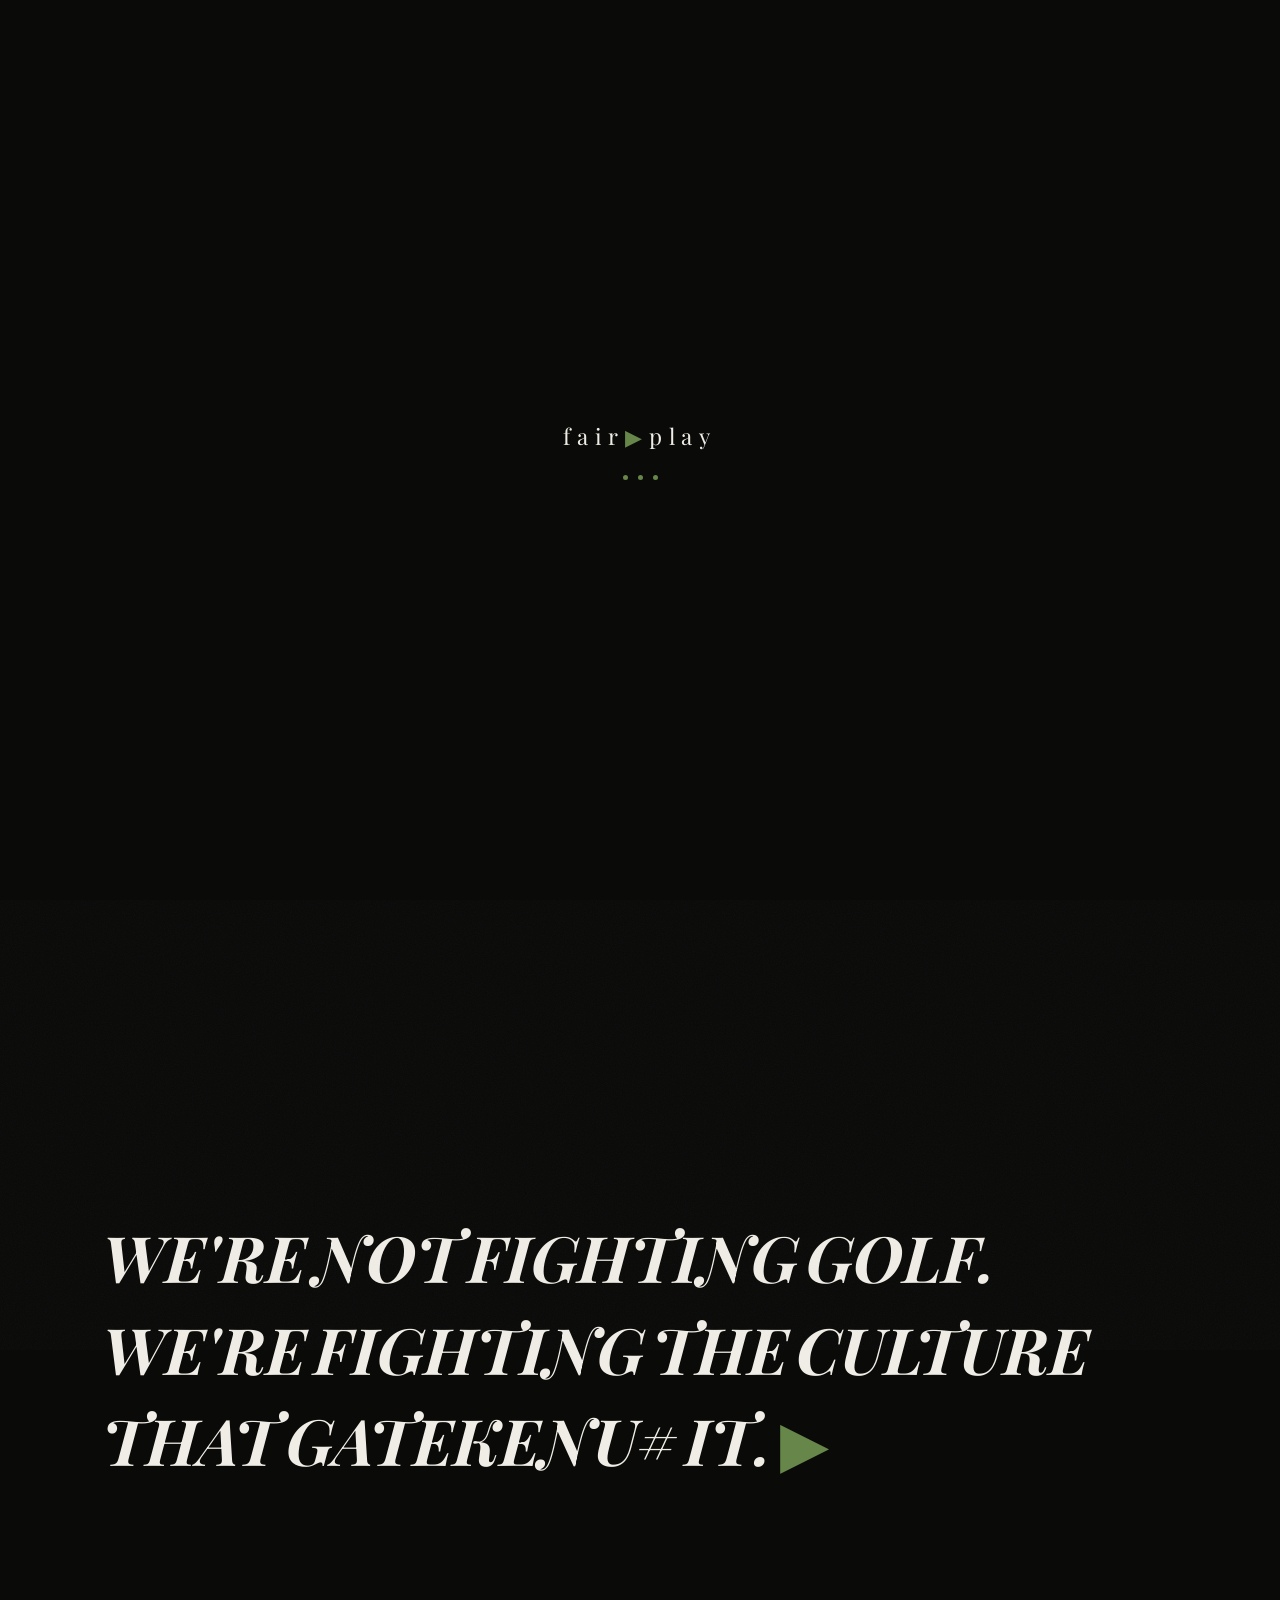
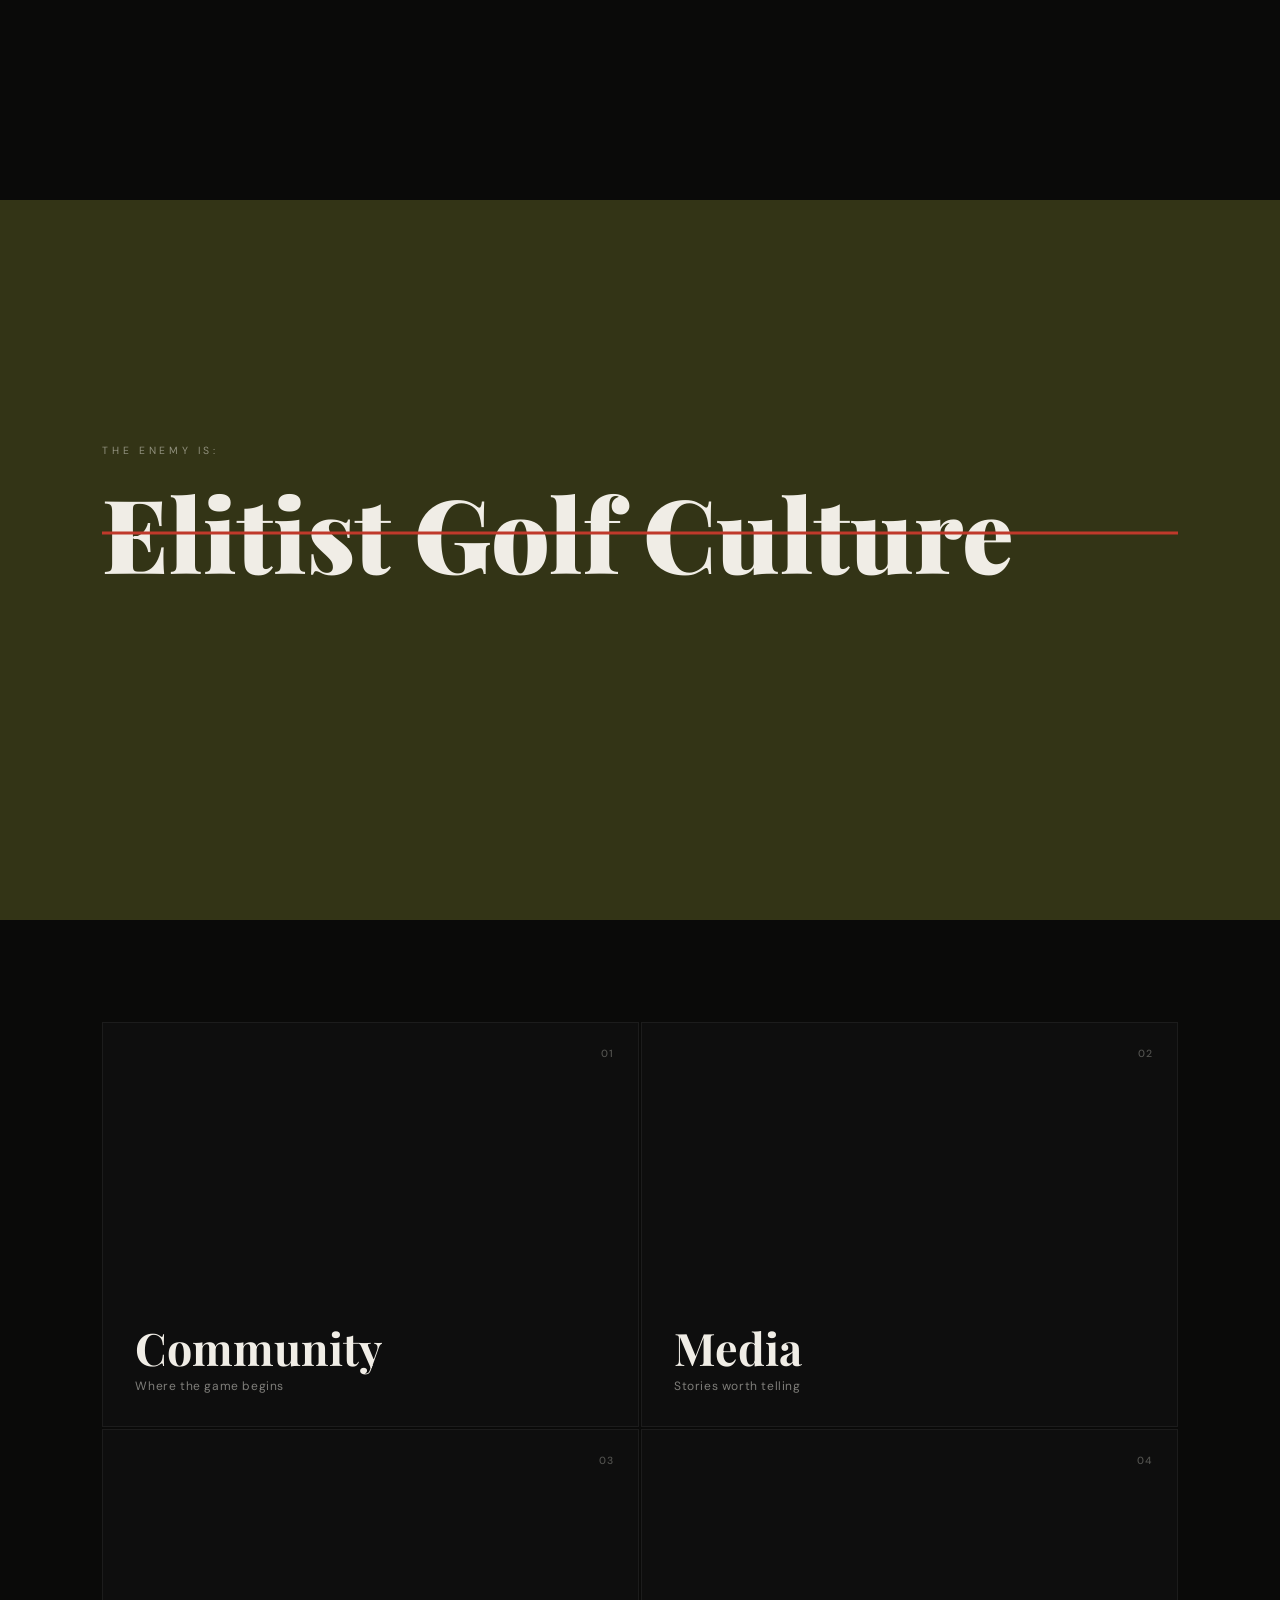
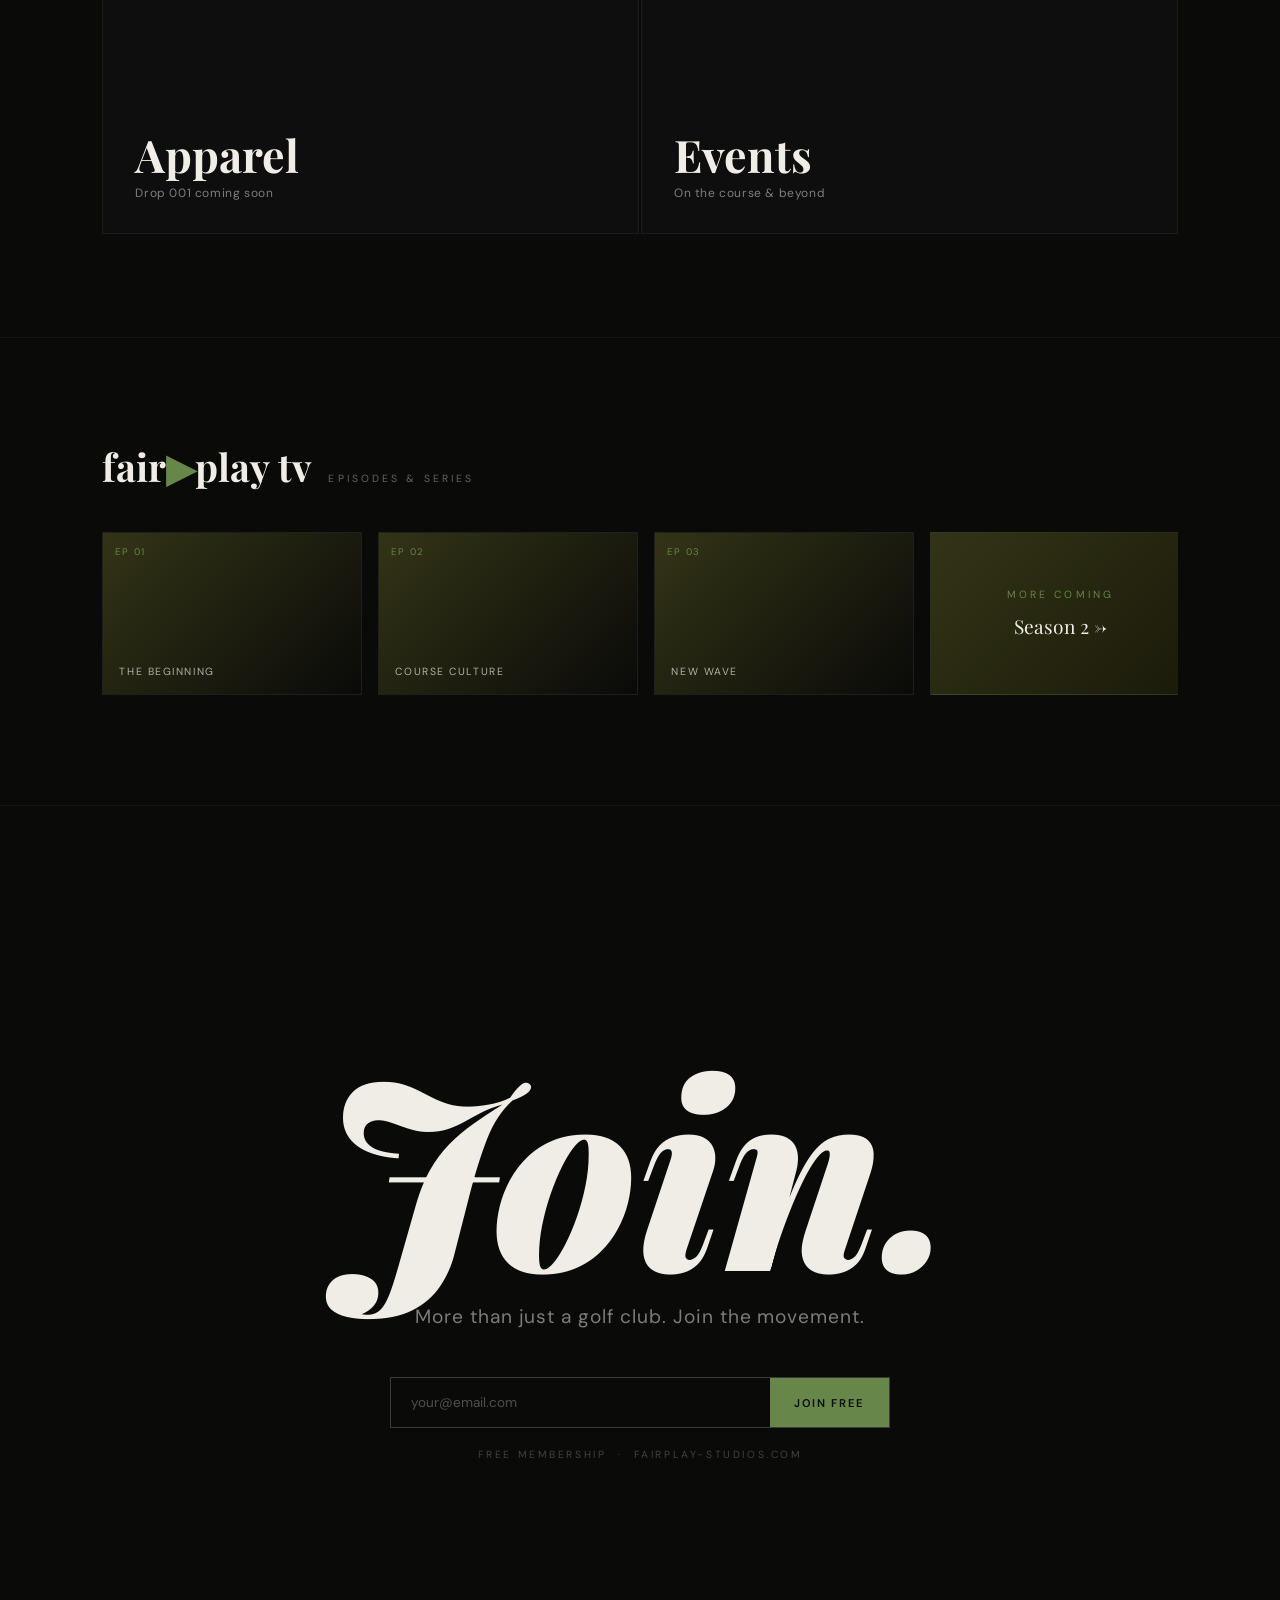
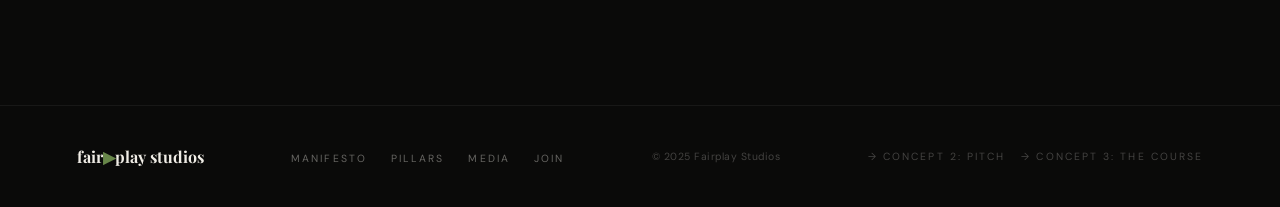
==== concept1/index.html @ d4b08637 "Add 3 concept designs + concept selector hub" ====
<!DOCTYPE html>
<html lang="en">
<head>
  <meta charset="UTF-8" />
  <meta name="viewport" content="width=device-width, initial-scale=1.0" />
  <title>fair▶play — Signal</title>
  <link rel="preconnect" href="https://fonts.googleapis.com" />
  <link rel="preconnect" href="https://fonts.gstatic.com" crossorigin />
  <link href="https://fonts.googleapis.com/css2?family=Playfair+Display:ital,wght@0,400;0,700;0,900;1,400;1,700;1,900&family=DM+Sans:wght@300;400;500;600&display=swap" rel="stylesheet" />
  <style>
    :root {
      --black: #0a0a09;
      --near-black: #0e0e0e;
      --dark-olive: #333416;
      --green: #678649;
      --cream: #F4EDD6;
      --grey: #4A4A4A;
      --white: #f0ede6;
    }

    *, *::before, *::after { margin: 0; padding: 0; box-sizing: border-box; }

    html { scroll-behavior: smooth; }

    body {
      background: var(--black);
      color: var(--white);
      font-family: 'DM Sans', sans-serif;
      overflow-x: hidden;
      cursor: none;
    }

    /* ── GRAIN OVERLAY ── */
    .grain {
      position: fixed;
      inset: -50%;
      width: 200%;
      height: 200%;
      pointer-events: none;
      z-index: 9998;
      opacity: 0.035;
      animation: grainShift 0.4s steps(1) infinite;
      background-image: url("data:image/svg+xml,%3Csvg xmlns='http://www.w3.org/2000/svg' width='300' height='300'%3E%3Cfilter id='n'%3E%3CfeTurbulence type='fractalNoise' baseFrequency='0.9' numOctaves='4' stitchTiles='stitch'/%3E%3C/filter%3E%3Crect width='300' height='300' filter='url(%23n)' opacity='1'/%3E%3C/svg%3E");
    }
    @keyframes grainShift {
      0%   { transform: translate(0, 0); }
      10%  { transform: translate(-2%, -3%); }
      20%  { transform: translate(3%, 1%); }
      30%  { transform: translate(-1%, 4%); }
      40%  { transform: translate(4%, -2%); }
      50%  { transform: translate(-3%, 2%); }
      60%  { transform: translate(2%, -4%); }
      70%  { transform: translate(-4%, 1%); }
      80%  { transform: translate(1%, 3%); }
      90%  { transform: translate(-2%, -1%); }
      100% { transform: translate(3%, -3%); }
    }

    /* ── PAGE VEIL ── */
    .page-veil {
      position: fixed;
      inset: 0;
      background: var(--black);
      z-index: 9997;
      pointer-events: none;
      transition: opacity 0.8s ease;
    }
    .page-veil.hidden { opacity: 0; }

    /* ── CUSTOM CURSOR ── */
    .cursor {
      position: fixed;
      pointer-events: none;
      z-index: 9999;
      top: 0; left: 0;
      transform: translate(-50%, -50%);
    }
    .cursor-cross {
      position: relative;
      width: 20px;
      height: 20px;
    }
    .cursor-cross::before,
    .cursor-cross::after {
      content: '';
      position: absolute;
      background: var(--green);
    }
    .cursor-cross::before {
      width: 1px;
      height: 100%;
      left: 50%;
      top: 0;
      transform: translateX(-50%);
    }
    .cursor-cross::after {
      height: 1px;
      width: 100%;
      top: 50%;
      left: 0;
      transform: translateY(-50%);
    }
    .cursor-dot {
      width: 3px;
      height: 3px;
      background: var(--green);
      border-radius: 50%;
      position: absolute;
      top: 50%; left: 50%;
      transform: translate(-50%, -50%);
    }

    /* ── PRELOADER ── */
    #preloader {
      position: fixed;
      inset: 0;
      background: var(--black);
      z-index: 10000;
      display: flex;
      align-items: center;
      justify-content: center;
      flex-direction: column;
      gap: 24px;
    }
    #preloader .pre-logo {
      font-family: 'Playfair Display', serif;
      font-size: clamp(1rem, 2vw, 1.4rem);
      font-weight: 400;
      letter-spacing: 0.3em;
      color: var(--white);
      opacity: 0;
      transition: opacity 0.4s ease, transform 0.6s ease;
    }
    #preloader.visible .pre-logo { opacity: 1; }
    #preloader.dissolve .pre-logo {
      transform: scale(1.6);
      opacity: 0;
      transition: transform 0.7s ease, opacity 0.7s ease;
    }
    .pre-dots {
      display: flex;
      gap: 10px;
    }
    .pre-dot {
      width: 5px;
      height: 5px;
      background: var(--green);
      border-radius: 50%;
      animation: pulseDot 1s ease-in-out infinite;
      opacity: 0;
      transition: opacity 0.3s ease;
    }
    #preloader.visible .pre-dot { opacity: 1; }
    #preloader.dissolve .pre-dot { opacity: 0; transition: opacity 0.3s ease; }
    .pre-dot:nth-child(2) { animation-delay: 0.2s; }
    .pre-dot:nth-child(3) { animation-delay: 0.4s; }
    @keyframes pulseDot {
      0%, 100% { transform: scale(1); opacity: 0.4; }
      50% { transform: scale(1.5); opacity: 1; }
    }
    #preloader.gone { display: none; }

    /* ── FLOATING NAV ── */
    #float-nav {
      position: fixed;
      top: 24px;
      left: 50%;
      transform: translateX(-50%) translateY(-100px);
      z-index: 1000;
      background: rgba(10, 10, 9, 0.75);
      backdrop-filter: blur(16px);
      -webkit-backdrop-filter: blur(16px);
      border: 1px solid rgba(255,255,255,0.08);
      border-radius: 100px;
      padding: 10px 16px 10px 20px;
      display: flex;
      align-items: center;
      gap: 32px;
      transition: transform 0.5s cubic-bezier(0.16, 1, 0.3, 1);
      white-space: nowrap;
    }
    #float-nav.visible { transform: translateX(-50%) translateY(0); }
    .float-logo {
      font-family: 'Playfair Display', serif;
      font-size: 0.85rem;
      font-weight: 700;
      color: var(--white);
      letter-spacing: 0.05em;
      text-decoration: none;
    }
    .float-logo span { color: var(--green); }
    .float-links {
      display: flex;
      gap: 24px;
      list-style: none;
    }
    .float-links a {
      font-size: 0.7rem;
      text-transform: uppercase;
      letter-spacing: 0.15em;
      color: rgba(240,237,230,0.6);
      text-decoration: none;
      transition: color 0.2s;
    }
    .float-links a:hover { color: var(--white); }
    .float-join {
      background: var(--green);
      color: var(--black);
      font-family: 'DM Sans', sans-serif;
      font-size: 0.7rem;
      font-weight: 600;
      text-transform: uppercase;
      letter-spacing: 0.12em;
      border: none;
      border-radius: 100px;
      padding: 7px 16px;
      cursor: none;
      transition: background 0.2s;
    }
    .float-join:hover { background: var(--white); }

    /* ── HERO ── */
    #hero {
      position: relative;
      height: 100vh;
      min-height: 600px;
      display: flex;
      flex-direction: column;
      justify-content: center;
      overflow: hidden;
      padding: 0 6vw;
    }
    #hero-video {
      position: absolute;
      inset: 0;
      width: 100%;
      height: 100%;
      object-fit: cover;
      opacity: 0.15;
      z-index: 0;
    }
    .hero-video-fallback {
      position: absolute;
      inset: 0;
      background: linear-gradient(135deg, #1a1f0a 0%, #0a0a09 40%, #0d1a0d 100%);
      z-index: 0;
    }
    .hero-content {
      position: relative;
      z-index: 2;
    }
    .hero-line {
      display: block;
      overflow: hidden;
      line-height: 0.95;
    }
    .hero-line-inner {
      display: block;
      transform: translateY(100%);
      transition: transform 0.9s cubic-bezier(0.16, 1, 0.3, 1);
    }
    .hero-line-inner.revealed { transform: translateY(0); }
    .hero-title-thin {
      font-family: 'Playfair Display', serif;
      font-size: clamp(8vw, 14vw, 14vw);
      font-weight: 300;
      font-style: italic;
      color: var(--white);
      letter-spacing: -0.02em;
    }
    .hero-title-bold {
      font-family: 'Playfair Display', serif;
      font-size: clamp(8vw, 14vw, 14vw);
      font-weight: 900;
      font-style: italic;
      color: var(--white);
      letter-spacing: -0.02em;
    }
    .hero-title-outline {
      font-family: 'Playfair Display', serif;
      font-size: clamp(8vw, 14vw, 14vw);
      font-weight: 900;
      font-style: italic;
      color: transparent;
      -webkit-text-stroke: 1.5px var(--white);
      letter-spacing: -0.02em;
    }
    .hero-sub {
      margin-top: 32px;
      font-size: 0.65rem;
      text-transform: uppercase;
      letter-spacing: 0.35em;
      color: rgba(240,237,230,0.3);
      font-family: 'DM Sans', sans-serif;
      opacity: 0;
      transform: translateY(16px);
      transition: opacity 1s ease 1.5s, transform 1s ease 1.5s;
    }
    .hero-sub.revealed { opacity: 1; transform: translateY(0); }
    .hero-cta {
      display: inline-block;
      margin-top: 28px;
      font-size: 0.75rem;
      text-transform: uppercase;
      letter-spacing: 0.2em;
      color: var(--white);
      border: 1px solid rgba(240,237,230,0.4);
      padding: 14px 28px;
      text-decoration: none;
      font-family: 'DM Sans', sans-serif;
      font-weight: 500;
      transition: background 0.3s, color 0.3s, border-color 0.3s;
      opacity: 0;
      transform: translateY(16px);
      transition: opacity 1s ease 1.8s, transform 1s ease 1.8s, background 0.3s, color 0.3s;
      cursor: none;
    }
    .hero-cta.revealed { opacity: 1; transform: translateY(0); }
    .hero-cta:hover { background: var(--green); border-color: var(--green); color: var(--black); }

    /* ── MANIFESTO ── */
    #manifesto {
      min-height: 100vh;
      background: var(--black);
      display: flex;
      align-items: center;
      justify-content: center;
      padding: 10vh 8vw;
    }
    .manifesto-words {
      max-width: 1100px;
      display: flex;
      flex-wrap: wrap;
      gap: 0.4em 0.5em;
      align-items: baseline;
    }
    .mword {
      font-family: 'Playfair Display', serif;
      font-size: clamp(2rem, 5vw, 5rem);
      font-weight: 700;
      font-style: italic;
      color: var(--white);
      transform: translateY(50px);
      opacity: 0;
      transition: transform 0.6s cubic-bezier(0.16, 1, 0.3, 1), opacity 0.6s ease;
      display: inline-block;
    }
    .mword.revealed { transform: translateY(0); opacity: 1; }
    .mword.scrambling { color: var(--green); }
    .mword-mark {
      font-family: 'DM Sans', sans-serif;
      font-size: clamp(2rem, 5vw, 5rem);
      color: var(--green);
      transform: translateY(50px);
      opacity: 0;
      transition: transform 0.6s cubic-bezier(0.16, 1, 0.3, 1), opacity 0.6s ease;
      display: inline-block;
    }
    .mword-mark.revealed { transform: translateY(0); opacity: 1; }

    /* ── ENEMY ── */
    #enemy {
      min-height: 80vh;
      background: var(--dark-olive);
      display: flex;
      flex-direction: column;
      justify-content: center;
      padding: 10vh 8vw;
      overflow: hidden;
    }
    .enemy-label {
      font-family: 'DM Sans', sans-serif;
      font-size: 0.65rem;
      text-transform: uppercase;
      letter-spacing: 0.35em;
      color: rgba(240,237,230,0.5);
      margin-bottom: 24px;
    }
    .enemy-title-wrap {
      position: relative;
      display: inline-block;
      overflow: hidden;
    }
    .enemy-title {
      font-family: 'Playfair Display', serif;
      font-size: clamp(4rem, 8vw, 9rem);
      font-weight: 900;
      color: var(--white);
      line-height: 1;
      position: relative;
    }
    .enemy-strike {
      position: absolute;
      top: 50%;
      left: -5%;
      width: 0%;
      height: 3px;
      background: #c0392b;
      transform: translateY(-50%);
      transition: width 0.8s cubic-bezier(0.16, 1, 0.3, 1);
      z-index: 2;
    }
    .enemy-strike.active { width: 110%; }
    .enemy-different {
      font-family: 'Playfair Display', serif;
      font-size: clamp(1.5rem, 3vw, 3rem);
      color: var(--cream);
      margin-top: 40px;
      font-style: italic;
      opacity: 0;
      transform: translateY(20px);
      transition: opacity 0.8s ease 0.5s, transform 0.8s ease 0.5s;
    }
    .enemy-different.revealed { opacity: 1; transform: translateY(0); }

    /* ── BENTO GRID ── */
    #pillars {
      padding: 8vw;
      background: var(--black);
    }
    .bento-grid {
      display: grid;
      grid-template-columns: 1fr 1fr;
      gap: 2px;
    }
    .bento-cell {
      position: relative;
      height: 45vh;
      min-height: 280px;
      border: 1px solid rgba(255,255,255,0.06);
      overflow: hidden;
      display: flex;
      align-items: flex-end;
      padding: 32px;
      cursor: none;
      transition: background 0.4s ease;
      background: var(--near-black);
    }
    .bento-cell:hover { background: var(--green); }
    .bento-cell:hover .bento-num,
    .bento-cell:hover .bento-name { color: var(--black); }
    .bento-cell:hover .bento-tagline { color: rgba(0,0,0,0.6); }
    .bento-num {
      position: absolute;
      top: 24px;
      right: 24px;
      font-size: 0.65rem;
      font-family: 'DM Sans', sans-serif;
      font-weight: 500;
      color: rgba(240,237,230,0.3);
      letter-spacing: 0.1em;
      transition: color 0.4s ease;
    }
    .bento-name {
      font-family: 'Playfair Display', serif;
      font-size: clamp(2rem, 3.5vw, 4rem);
      font-weight: 700;
      color: var(--white);
      transition: color 0.4s ease;
      line-height: 1;
    }
    .bento-tagline {
      font-size: 0.75rem;
      font-family: 'DM Sans', sans-serif;
      color: rgba(240,237,230,0.5);
      margin-top: 8px;
      letter-spacing: 0.05em;
      transition: color 0.4s ease;
    }
    .bento-text { position: relative; z-index: 1; }

    /* ── MEDIA REEL ── */
    #media-reel {
      padding: 8vw;
      background: var(--black);
      border-top: 1px solid rgba(255,255,255,0.05);
    }
    .reel-header {
      display: flex;
      align-items: baseline;
      gap: 16px;
      margin-bottom: 40px;
    }
    .reel-title {
      font-family: 'Playfair Display', serif;
      font-size: clamp(1.5rem, 3vw, 2.5rem);
      font-weight: 700;
      color: var(--white);
    }
    .reel-title span { color: var(--green); }
    .reel-subtitle {
      font-size: 0.65rem;
      text-transform: uppercase;
      letter-spacing: 0.3em;
      color: rgba(240,237,230,0.4);
    }
    .reel-track {
      display: flex;
      gap: 16px;
      overflow-x: auto;
      scrollbar-width: none;
      padding-bottom: 8px;
    }
    .reel-track::-webkit-scrollbar { display: none; }
    .video-card {
      flex: 0 0 calc(25% - 12px);
      min-width: 260px;
      aspect-ratio: 16/10;
      background: var(--near-black);
      border: 1px solid rgba(255,255,255,0.07);
      position: relative;
      overflow: hidden;
      cursor: none;
    }
    .video-card video {
      width: 100%;
      height: 100%;
      object-fit: cover;
      opacity: 0.5;
      transition: opacity 0.3s;
    }
    .video-card-fallback {
      position: absolute;
      inset: 0;
      background: linear-gradient(135deg, var(--dark-olive), var(--black));
    }
    .video-card:hover video { opacity: 0.8; }
    .video-card-play {
      position: absolute;
      inset: 0;
      display: flex;
      align-items: center;
      justify-content: center;
      opacity: 0;
      transition: opacity 0.3s;
      font-size: 2rem;
      color: var(--white);
    }
    .video-card:hover .video-card-play { opacity: 1; }
    .video-card-label {
      position: absolute;
      bottom: 16px;
      left: 16px;
      font-size: 0.65rem;
      text-transform: uppercase;
      letter-spacing: 0.15em;
      color: rgba(240,237,230,0.7);
      font-family: 'DM Sans', sans-serif;
    }
    .video-card-ep {
      position: absolute;
      top: 12px;
      left: 12px;
      font-size: 0.6rem;
      color: var(--green);
      letter-spacing: 0.15em;
      text-transform: uppercase;
      font-family: 'DM Sans', sans-serif;
    }

    /* ── JOIN ── */
    #join {
      min-height: 100vh;
      background: var(--black);
      display: flex;
      flex-direction: column;
      align-items: center;
      justify-content: center;
      padding: 10vh 6vw;
      text-align: center;
      border-top: 1px solid rgba(255,255,255,0.05);
    }
    .join-headline {
      font-family: 'Playfair Display', serif;
      font-size: clamp(12vw, 20vw, 20vw);
      font-weight: 900;
      font-style: italic;
      color: var(--white);
      line-height: 0.9;
      transform: translateY(40px);
      opacity: 0;
      transition: transform 1s cubic-bezier(0.16, 1, 0.3, 1), opacity 1s ease;
    }
    .join-headline.revealed { transform: translateY(0); opacity: 1; }
    .join-tagline {
      font-family: 'DM Sans', sans-serif;
      font-size: clamp(0.9rem, 1.5vw, 1.2rem);
      color: rgba(240,237,230,0.5);
      margin-top: 24px;
      letter-spacing: 0.05em;
    }
    .join-form {
      display: flex;
      gap: 0;
      margin-top: 48px;
      max-width: 500px;
      width: 100%;
      border: 1px solid rgba(255,255,255,0.2);
    }
    .join-input {
      flex: 1;
      background: transparent;
      border: none;
      outline: none;
      padding: 16px 20px;
      font-family: 'DM Sans', sans-serif;
      font-size: 0.85rem;
      color: var(--white);
      caret-color: var(--green);
    }
    .join-input::placeholder { color: rgba(240,237,230,0.3); }
    .join-btn {
      background: var(--green);
      border: none;
      padding: 16px 24px;
      font-family: 'DM Sans', sans-serif;
      font-size: 0.7rem;
      font-weight: 600;
      text-transform: uppercase;
      letter-spacing: 0.15em;
      color: var(--black);
      cursor: none;
      transition: background 0.2s;
    }
    .join-btn:hover { background: var(--white); }
    .join-meta {
      margin-top: 20px;
      font-size: 0.65rem;
      text-transform: uppercase;
      letter-spacing: 0.25em;
      color: rgba(240,237,230,0.25);
    }

    /* ── FOOTER ── */
    footer {
      background: var(--black);
      border-top: 1px solid rgba(255,255,255,0.06);
      padding: 40px 6vw;
      display: flex;
      align-items: center;
      justify-content: space-between;
      flex-wrap: wrap;
      gap: 20px;
    }
    .footer-logo {
      font-family: 'Playfair Display', serif;
      font-size: 1rem;
      font-weight: 700;
      color: var(--white);
      text-decoration: none;
    }
    .footer-logo span { color: var(--green); }
    .footer-links {
      display: flex;
      gap: 24px;
      list-style: none;
    }
    .footer-links a {
      font-size: 0.65rem;
      text-transform: uppercase;
      letter-spacing: 0.2em;
      color: rgba(240,237,230,0.4);
      text-decoration: none;
      transition: color 0.2s;
    }
    .footer-links a:hover { color: var(--green); }
    .footer-copy {
      font-size: 0.65rem;
      color: rgba(240,237,230,0.25);
      letter-spacing: 0.05em;
    }
    .concept-switch {
      font-size: 0.65rem;
      text-transform: uppercase;
      letter-spacing: 0.2em;
      color: rgba(240,237,230,0.25);
      text-decoration: none;
      transition: color 0.2s;
      cursor: pointer;
    }
    .concept-switch:hover { color: var(--green); }

    /* ── SCROLL REVEAL BASE ── */
    .reveal { opacity: 0; transform: translateY(32px); transition: opacity 0.8s ease, transform 0.8s cubic-bezier(0.16, 1, 0.3, 1); }
    .reveal.revealed { opacity: 1; transform: translateY(0); }

    /* ── MOBILE ── */
    @media (max-width: 768px) {
      .bento-grid { grid-template-columns: 1fr; }
      .bento-cell { height: 40vw; min-height: 200px; }
      .float-links { display: none; }
      #float-nav { padding: 10px 14px; gap: 16px; }
      .video-card { flex: 0 0 80vw; }
      footer { flex-direction: column; align-items: flex-start; }
      .reel-track { gap: 12px; }
      .join-form { flex-direction: column; }
      .join-btn { padding: 14px; }
    }

    /* ── HAMBURGER ── */
    .ham-btn {
      display: none;
      flex-direction: column;
      gap: 5px;
      background: none;
      border: none;
      cursor: none;
      padding: 4px;
    }
    .ham-btn span {
      display: block;
      width: 22px;
      height: 1px;
      background: var(--white);
      transition: transform 0.3s, opacity 0.3s;
    }
    @media (max-width: 768px) {
      .ham-btn { display: flex; }
    }

    /* ── MOBILE NAV OVERLAY ── */
    #mobile-nav {
      display: none;
      position: fixed;
      inset: 0;
      background: var(--black);
      z-index: 999;
      flex-direction: column;
      align-items: center;
      justify-content: center;
      gap: 32px;
    }
    #mobile-nav.open { display: flex; }
    .mobile-nav-link {
      font-family: 'Playfair Display', serif;
      font-size: 2.5rem;
      font-weight: 700;
      color: var(--white);
      text-decoration: none;
      letter-spacing: 0.05em;
    }
    .mobile-nav-link:hover { color: var(--green); }
    .mobile-close {
      position: absolute;
      top: 24px;
      right: 24px;
      background: none;
      border: none;
      color: var(--white);
      font-size: 1.5rem;
      cursor: none;
    }
  </style>
</head>
<body>

  <!-- Grain -->
  <div class="grain"></div>

  <!-- Page veil -->
  <div class="page-veil" id="page-veil"></div>

  <!-- Custom cursor -->
  <div class="cursor" id="cursor">
    <div class="cursor-cross">
      <div class="cursor-dot"></div>
    </div>
  </div>

  <!-- Preloader -->
  <div id="preloader">
    <div class="pre-logo">fair<span style="color:#678649">▶</span>play</div>
    <div class="pre-dots">
      <div class="pre-dot"></div>
      <div class="pre-dot"></div>
      <div class="pre-dot"></div>
    </div>
  </div>

  <!-- Mobile Nav Overlay -->
  <div id="mobile-nav">
    <button class="mobile-close" id="mobile-close">✕</button>
    <a href="#hero" class="mobile-nav-link">Home</a>
    <a href="#manifesto" class="mobile-nav-link">Manifesto</a>
    <a href="#pillars" class="mobile-nav-link">Pillars</a>
    <a href="#media-reel" class="mobile-nav-link">Media</a>
    <a href="#join" class="mobile-nav-link">Join</a>
  </div>

  <!-- Floating Nav -->
  <nav id="float-nav">
    <a href="#hero" class="float-logo">fair<span>▶</span>play</a>
    <ul class="float-links">
      <li><a href="#manifesto">Manifesto</a></li>
      <li><a href="#pillars">Pillars</a></li>
      <li><a href="#media-reel">Media</a></li>
      <li><a href="#join">Join</a></li>
    </ul>
    <button class="float-join" onclick="document.getElementById('join').scrollIntoView({behavior:'smooth'})">Join</button>
    <button class="ham-btn" id="ham-btn"><span></span><span></span><span></span></button>
  </nav>

  <!-- Hero -->
  <section id="hero">
    <video id="hero-video" autoplay muted loop playsinline>
      <source src="../video1.mov" type="video/quicktime" />
      <source src="../video1.mov" type="video/mp4" />
    </video>
    <div class="hero-video-fallback" id="hero-fallback" style="display:none"></div>
    <div class="hero-content">
      <span class="hero-line"><span class="hero-line-inner hero-title-thin">More Than</span></span>
      <span class="hero-line"><span class="hero-line-inner hero-title-bold">Just A</span></span>
      <span class="hero-line"><span class="hero-line-inner hero-title-outline">Golf Club.</span></span>
      <p class="hero-sub">New Era &nbsp;·&nbsp; Golf Culture &nbsp;·&nbsp; Community &nbsp;·&nbsp; Media &nbsp;·&nbsp; Apparel</p>
      <a href="#join" class="hero-cta">▶ Enter the Club</a>
    </div>
  </section>

  <!-- Manifesto -->
  <section id="manifesto">
    <div class="manifesto-words" id="manifesto-words"></div>
  </section>

  <!-- Enemy -->
  <section id="enemy">
    <p class="enemy-label">The Enemy Is:</p>
    <div class="enemy-title-wrap">
      <div class="enemy-title" id="enemy-title">Elitist Golf Culture</div>
      <div class="enemy-strike" id="enemy-strike"></div>
    </div>
    <p class="enemy-different" id="enemy-different">We built something different.</p>
  </section>

  <!-- Bento Pillars -->
  <section id="pillars">
    <div class="bento-grid">
      <div class="bento-cell">
        <span class="bento-num">01</span>
        <div class="bento-text">
          <div class="bento-name">Community</div>
          <div class="bento-tagline">Where the game begins</div>
        </div>
      </div>
      <div class="bento-cell">
        <span class="bento-num">02</span>
        <div class="bento-text">
          <div class="bento-name">Media</div>
          <div class="bento-tagline">Stories worth telling</div>
        </div>
      </div>
      <div class="bento-cell">
        <span class="bento-num">03</span>
        <div class="bento-text">
          <div class="bento-name">Apparel</div>
          <div class="bento-tagline">Drop 001 coming soon</div>
        </div>
      </div>
      <div class="bento-cell">
        <span class="bento-num">04</span>
        <div class="bento-text">
          <div class="bento-name">Events</div>
          <div class="bento-tagline">On the course &amp; beyond</div>
        </div>
      </div>
    </div>
  </section>

  <!-- Media Reel -->
  <section id="media-reel">
    <div class="reel-header">
      <h2 class="reel-title">fair<span>▶</span>play tv</h2>
      <span class="reel-subtitle">Episodes &amp; Series</span>
    </div>
    <div class="reel-track">
      <div class="video-card">
        <div class="video-card-fallback"></div>
        <video muted loop playsinline id="rvc1">
          <source src="../video1.mov" type="video/quicktime" />
        </video>
        <span class="video-card-ep">EP 01</span>
        <span class="video-card-label">The Beginning</span>
        <div class="video-card-play">▶</div>
      </div>
      <div class="video-card">
        <div class="video-card-fallback"></div>
        <video muted loop playsinline id="rvc2">
          <source src="../video2.mov" type="video/quicktime" />
        </video>
        <span class="video-card-ep">EP 02</span>
        <span class="video-card-label">Course Culture</span>
        <div class="video-card-play">▶</div>
      </div>
      <div class="video-card">
        <div class="video-card-fallback"></div>
        <video muted loop playsinline id="rvc3">
          <source src="../video3.mov" type="video/quicktime" />
        </video>
        <span class="video-card-ep">EP 03</span>
        <span class="video-card-label">New Wave</span>
        <div class="video-card-play">▶</div>
      </div>
      <div class="video-card" style="background: linear-gradient(135deg, var(--dark-olive), #1a1a0a); display:flex; align-items:center; justify-content:center;">
        <div style="text-align:center;">
          <div style="font-size:0.65rem;text-transform:uppercase;letter-spacing:0.3em;color:var(--green);margin-bottom:12px;">More Coming</div>
          <div style="font-family:'Playfair Display',serif;font-size:1.2rem;color:var(--white);">Season 2 →</div>
        </div>
      </div>
    </div>
  </section>

  <!-- Join -->
  <section id="join">
    <div class="join-headline" id="join-headline">Join.</div>
    <p class="join-tagline">More than just a golf club. Join the movement.</p>
    <form class="join-form" onsubmit="handleJoin(event)">
      <input class="join-input" type="email" placeholder="your@email.com" required />
      <button class="join-btn" type="submit">Join Free</button>
    </form>
    <p class="join-meta">Free membership &nbsp;·&nbsp; fairplay-studios.com</p>
  </section>

  <!-- Footer -->
  <footer>
    <a href="#hero" class="footer-logo">fair<span>▶</span>play studios</a>
    <ul class="footer-links">
      <li><a href="#manifesto">Manifesto</a></li>
      <li><a href="#pillars">Pillars</a></li>
      <li><a href="#media-reel">Media</a></li>
      <li><a href="#join">Join</a></li>
    </ul>
    <span class="footer-copy">© 2025 Fairplay Studios</span>
    <div style="display:flex;gap:16px;flex-wrap:wrap;">
      <a href="../concept2/index.html" class="concept-switch">→ Concept 2: Pitch</a>
      <a href="../concept3/index.html" class="concept-switch">→ Concept 3: The Course</a>
    </div>
  </footer>

  <script>
    // ── CURSOR ──
    const cursor = document.getElementById('cursor');
    let cx = window.innerWidth / 2, cy = window.innerHeight / 2;
    document.addEventListener('mousemove', e => {
      cx = e.clientX; cy = e.clientY;
      cursor.style.left = cx + 'px';
      cursor.style.top = cy + 'px';
    });

    // ── VIDEO FALLBACK ──
    const heroVideo = document.getElementById('hero-video');
    const heroFallback = document.getElementById('hero-fallback');
    heroVideo.addEventListener('error', () => {
      heroVideo.style.display = 'none';
      heroFallback.style.display = 'block';
    });
    heroVideo.addEventListener('loadeddata', () => { heroFallback.style.display = 'none'; });

    // Reel video fallbacks
    ['rvc1','rvc2','rvc3'].forEach(id => {
      const v = document.getElementById(id);
      if (v) v.addEventListener('error', () => { v.style.display = 'none'; });
    });

    // ── PRELOADER ──
    const preloader = document.getElementById('preloader');
    setTimeout(() => { preloader.classList.add('visible'); }, 100);
    setTimeout(() => {
      preloader.classList.add('dissolve');
    }, 1300);
    setTimeout(() => {
      preloader.classList.add('gone');
      document.getElementById('page-veil').classList.add('hidden');
      revealHero();
    }, 2100);

    // ── HERO REVEAL ──
    function revealHero() {
      const lines = document.querySelectorAll('.hero-line-inner');
      lines.forEach((l, i) => {
        setTimeout(() => l.classList.add('revealed'), i * 120);
      });
      setTimeout(() => document.querySelector('.hero-sub').classList.add('revealed'), 500);
      setTimeout(() => document.querySelector('.hero-cta').classList.add('revealed'), 700);
    }

    // ── FLOAT NAV ON SCROLL ──
    const floatNav = document.getElementById('float-nav');
    window.addEventListener('scroll', () => {
      floatNav.classList.toggle('visible', window.scrollY > 80);
    });

    // ── MANIFESTO WORDS ──
    const manifestoText = "WE'RE NOT FIGHTING GOLF. WE'RE FIGHTING THE CULTURE THAT GATEKEEPS IT.";
    const manifestoEl = document.getElementById('manifesto-words');
    const words = manifestoText.split(' ');
    words.forEach((w, i) => {
      if (w === 'IT.') {
        // Last word: replace period with green ▶
        const span = document.createElement('span');
        span.className = 'mword';
        span.dataset.final = w;
        span.style.transitionDelay = (i * 0.05) + 's';
        span.textContent = w.replace('.', '');
        manifestoEl.appendChild(span);
        const mark = document.createElement('span');
        mark.className = 'mword-mark';
        mark.style.transitionDelay = (i * 0.05 + 0.05) + 's';
        mark.textContent = '▶';
        manifestoEl.appendChild(mark);
      } else {
        const span = document.createElement('span');
        span.className = 'mword';
        span.dataset.final = w;
        span.style.transitionDelay = (i * 0.05) + 's';
        span.textContent = w;
        manifestoEl.appendChild(span);
      }
    });

    // ── TEXT SCRAMBLE ──
    const chars = 'ABCDEFGHIJKLMNOPQRSTUVWXYZ!@#$%&';
    function scramble(el) {
      const final = el.dataset.final || el.textContent;
      let iter = 0;
      const interval = setInterval(() => {
        el.textContent = final.split('').map((c, idx) => {
          if (idx < iter) return final[idx];
          if (c === ' ' || c === '.' || c === '\'') return c;
          return chars[Math.floor(Math.random() * chars.length)];
        }).join('');
        if (iter >= final.length) clearInterval(interval);
        iter += 0.5;
      }, 30);
    }

    // ── INTERSECTION OBSERVER ──
    const io = new IntersectionObserver((entries) => {
      entries.forEach(e => {
        if (e.isIntersecting) {
          if (e.target.classList.contains('mword') || e.target.classList.contains('mword-mark')) {
            e.target.classList.add('revealed');
            if (e.target.classList.contains('mword') && e.target.dataset.final) {
              setTimeout(() => scramble(e.target), parseFloat(e.target.style.transitionDelay || 0) * 1000 + 200);
            }
          } else {
            e.target.classList.add('revealed');
          }
        }
      });
    }, { threshold: 0.1, rootMargin: '0px 0px -60px 0px' });

    document.querySelectorAll('.mword, .mword-mark').forEach(el => io.observe(el));
    document.querySelectorAll('.reveal').forEach(el => io.observe(el));

    // ── ENEMY SECTION ──
    const enemySection = document.getElementById('enemy');
    const enemyStrike = document.getElementById('enemy-strike');
    const enemyDiff = document.getElementById('enemy-different');
    const enemyObs = new IntersectionObserver(entries => {
      if (entries[0].isIntersecting) {
        setTimeout(() => enemyStrike.classList.add('active'), 400);
        setTimeout(() => enemyDiff.classList.add('revealed'), 900);
        enemyObs.disconnect();
      }
    }, { threshold: 0.4 });
    enemyObs.observe(enemySection);

    // ── JOIN HEADLINE REVEAL ──
    const joinHL = document.getElementById('join-headline');
    const joinObs = new IntersectionObserver(entries => {
      if (entries[0].isIntersecting) { joinHL.classList.add('revealed'); joinObs.disconnect(); }
    }, { threshold: 0.3 });
    joinObs.observe(joinHL);

    // ── HAMBURGER ──
    const hamBtn = document.getElementById('ham-btn');
    const mobileNav = document.getElementById('mobile-nav');
    const mobileClose = document.getElementById('mobile-close');
    hamBtn.addEventListener('click', () => mobileNav.classList.add('open'));
    mobileClose.addEventListener('click', () => mobileNav.classList.remove('open'));
    mobileNav.querySelectorAll('a').forEach(a => a.addEventListener('click', () => mobileNav.classList.remove('open')));

    // ── JOIN FORM ──
    function handleJoin(e) {
      e.preventDefault();
      const btn = e.target.querySelector('.join-btn');
      btn.textContent = 'Welcome ▶';
      btn.style.background = 'var(--white)';
    }

    // ── VIDEO HOVER PLAY ──
    document.querySelectorAll('.video-card').forEach(card => {
      const v = card.querySelector('video');
      if (!v) return;
      card.addEventListener('mouseenter', () => v.play());
      card.addEventListener('mouseleave', () => v.pause());
    });

    // ── PAGE VEIL ──
    document.querySelectorAll('a[href]').forEach(a => {
      const href = a.getAttribute('href');
      if (href && !href.startsWith('#')) {
        a.addEventListener('click', e => {
          e.preventDefault();
          const veil = document.getElementById('page-veil');
          veil.classList.remove('hidden');
          setTimeout(() => { window.location.href = href; }, 700);
        });
      }
    });
  </script>
</body>
</html>
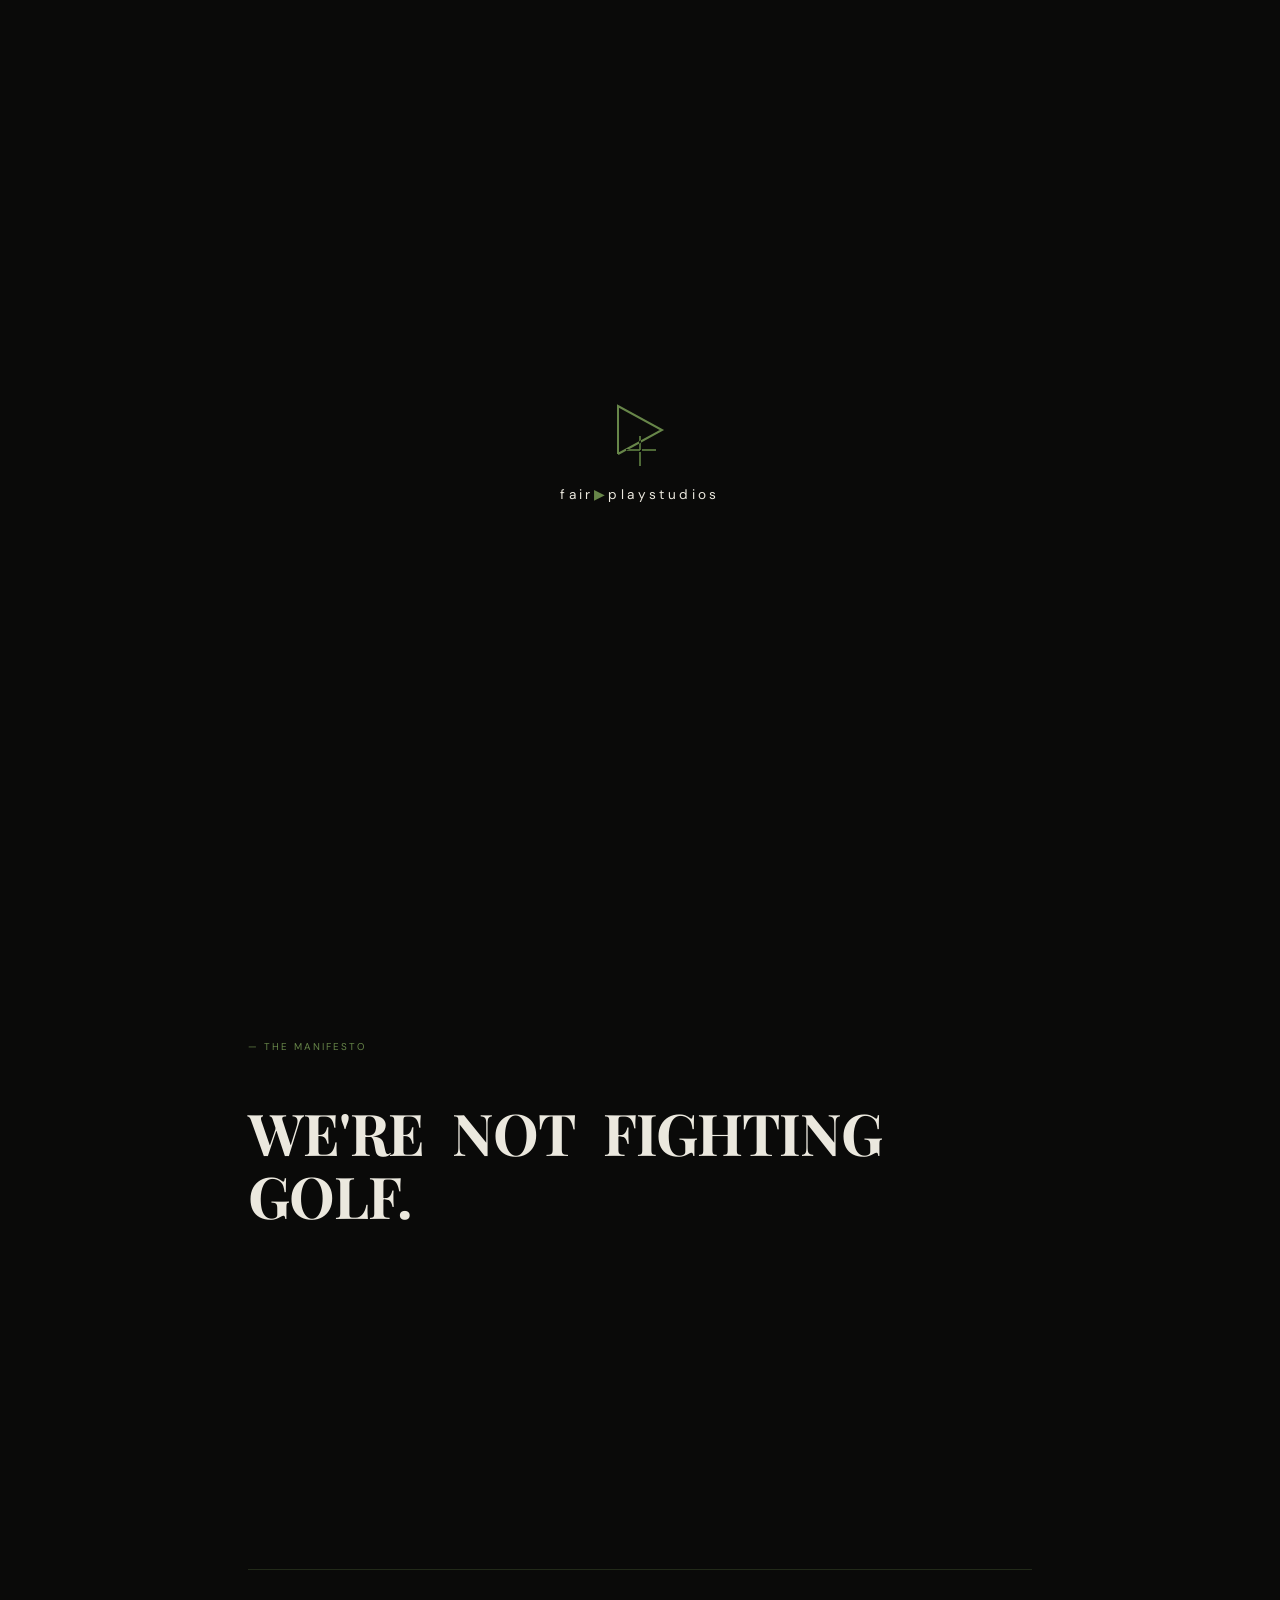
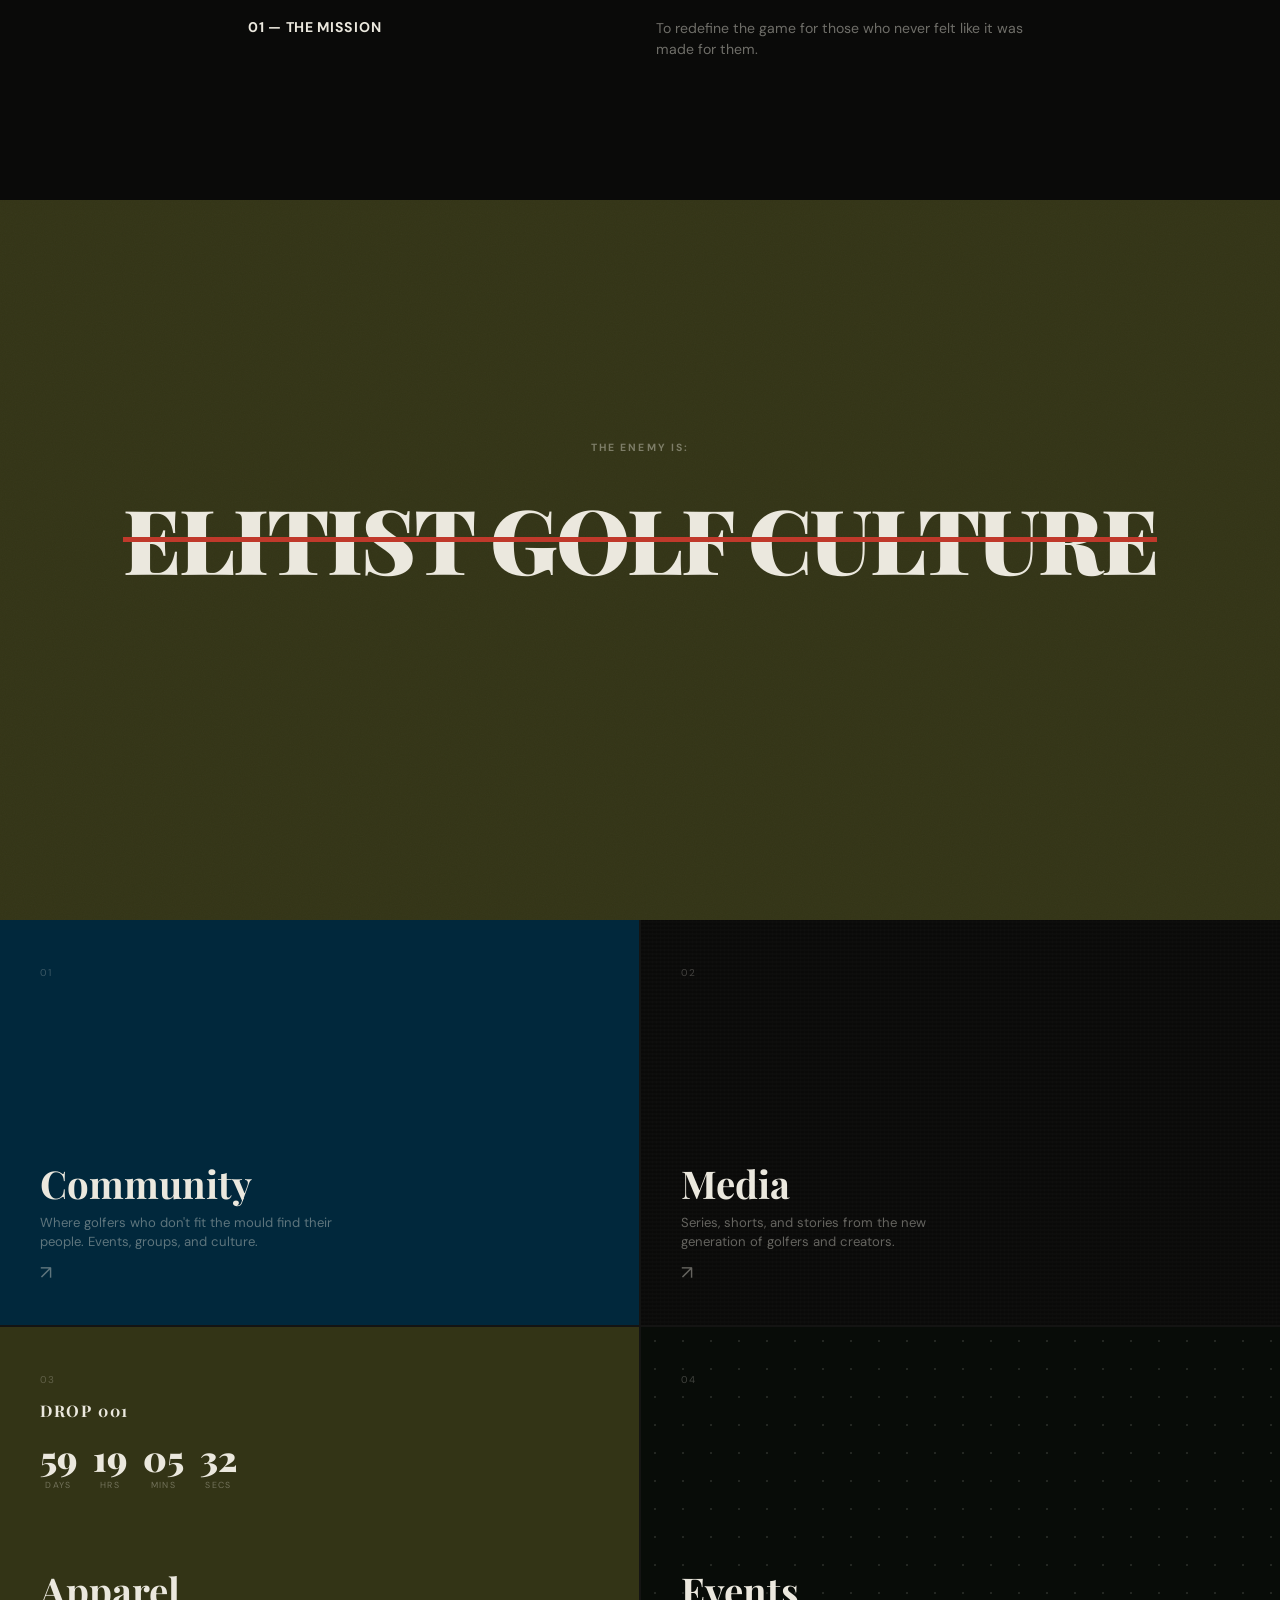
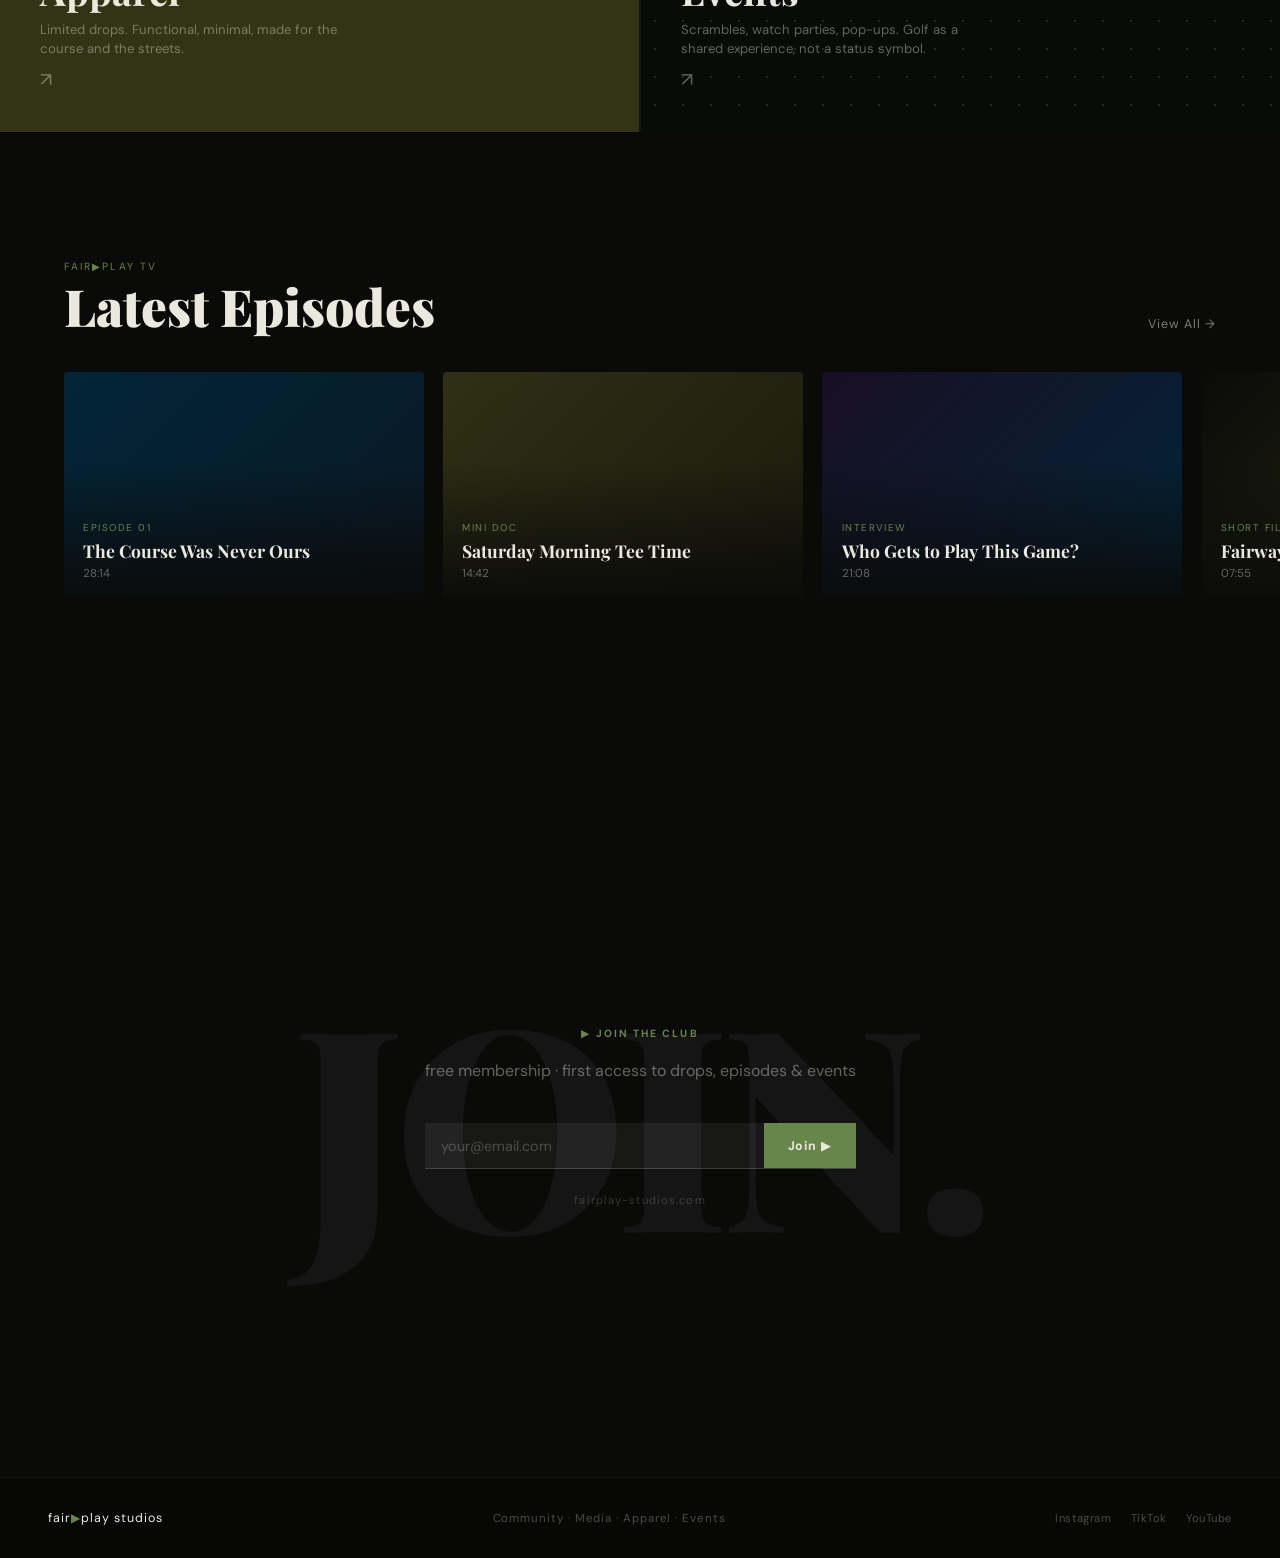
==== commit f881d3e7: "Rebuild concepts 1–3 with premium design, add concept 4 - Concept 1 (SIGNAL): preloader SVG draw, te" ====
--- a/concept1/index.html
+++ b/concept1/index.html
@@ -3,1110 +3,2003 @@
 <head>
   <meta charset="UTF-8" />
   <meta name="viewport" content="width=device-width, initial-scale=1.0" />
-  <title>fair▶play — Signal</title>
+  <title>Fairplay Studios — More Than Just a Golf Club</title>
   <link rel="preconnect" href="https://fonts.googleapis.com" />
   <link rel="preconnect" href="https://fonts.gstatic.com" crossorigin />
-  <link href="https://fonts.googleapis.com/css2?family=Playfair+Display:ital,wght@0,400;0,700;0,900;1,400;1,700;1,900&family=DM+Sans:wght@300;400;500;600&display=swap" rel="stylesheet" />
+  <link href="https://fonts.googleapis.com/css2?family=Playfair+Display:ital,wght@0,700;0,900;1,700;1,900&family=DM+Sans:wght@400;500;700&display=swap" rel="stylesheet" />
   <style>
     :root {
       --black: #0a0a09;
-      --near-black: #0e0e0e;
-      --dark-olive: #333416;
       --green: #678649;
-      --cream: #F4EDD6;
-      --grey: #4A4A4A;
-      --white: #f0ede6;
-    }
-
-    *, *::before, *::after { margin: 0; padding: 0; box-sizing: border-box; }
-
-    html { scroll-behavior: smooth; }
+      --olive: #333416;
+      --cream: #EBE8DE;
+      --navy: #01283C;
+      --red: #c0392b;
+    }
+
+    *, *::before, *::after {
+      margin: 0;
+      padding: 0;
+      box-sizing: border-box;
+    }
+
+    html {
+      scroll-behavior: smooth;
+    }
 
     body {
       background: var(--black);
-      color: var(--white);
+      color: var(--cream);
       font-family: 'DM Sans', sans-serif;
       overflow-x: hidden;
       cursor: none;
     }
 
-    /* ── GRAIN OVERLAY ── */
-    .grain {
-      position: fixed;
-      inset: -50%;
-      width: 200%;
-      height: 200%;
+    body.preloader-active {
+      overflow: hidden;
+    }
+
+    /* ── GRAIN FILTER ── */
+    .grain-overlay {
+      position: absolute;
+      inset: 0;
       pointer-events: none;
-      z-index: 9998;
-      opacity: 0.035;
-      animation: grainShift 0.4s steps(1) infinite;
-      background-image: url("data:image/svg+xml,%3Csvg xmlns='http://www.w3.org/2000/svg' width='300' height='300'%3E%3Cfilter id='n'%3E%3CfeTurbulence type='fractalNoise' baseFrequency='0.9' numOctaves='4' stitchTiles='stitch'/%3E%3C/filter%3E%3Crect width='300' height='300' filter='url(%23n)' opacity='1'/%3E%3C/svg%3E");
-    }
-    @keyframes grainShift {
-      0%   { transform: translate(0, 0); }
-      10%  { transform: translate(-2%, -3%); }
-      20%  { transform: translate(3%, 1%); }
-      30%  { transform: translate(-1%, 4%); }
-      40%  { transform: translate(4%, -2%); }
-      50%  { transform: translate(-3%, 2%); }
-      60%  { transform: translate(2%, -4%); }
-      70%  { transform: translate(-4%, 1%); }
-      80%  { transform: translate(1%, 3%); }
-      90%  { transform: translate(-2%, -1%); }
-      100% { transform: translate(3%, -3%); }
-    }
-
-    /* ── PAGE VEIL ── */
-    .page-veil {
-      position: fixed;
-      inset: 0;
-      background: var(--black);
-      z-index: 9997;
-      pointer-events: none;
-      transition: opacity 0.8s ease;
-    }
-    .page-veil.hidden { opacity: 0; }
-
-    /* ── CUSTOM CURSOR ── */
-    .cursor {
-      position: fixed;
-      pointer-events: none;
-      z-index: 9999;
-      top: 0; left: 0;
-      transform: translate(-50%, -50%);
-    }
-    .cursor-cross {
-      position: relative;
-      width: 20px;
-      height: 20px;
-    }
-    .cursor-cross::before,
-    .cursor-cross::after {
-      content: '';
-      position: absolute;
-      background: var(--green);
-    }
-    .cursor-cross::before {
-      width: 1px;
-      height: 100%;
-      left: 50%;
-      top: 0;
-      transform: translateX(-50%);
-    }
-    .cursor-cross::after {
-      height: 1px;
-      width: 100%;
-      top: 50%;
-      left: 0;
-      transform: translateY(-50%);
-    }
-    .cursor-dot {
-      width: 3px;
-      height: 3px;
-      background: var(--green);
-      border-radius: 50%;
-      position: absolute;
-      top: 50%; left: 50%;
-      transform: translate(-50%, -50%);
-    }
-
-    /* ── PRELOADER ── */
+      z-index: 2;
+      opacity: 0.04;
+      background-image: url("data:image/svg+xml,%3Csvg viewBox='0 0 256 256' xmlns='http://www.w3.org/2000/svg'%3E%3Cfilter id='noise'%3E%3CfeTurbulence type='fractalNoise' baseFrequency='0.9' numOctaves='4' stitchTiles='stitch'/%3E%3C/filter%3E%3Crect width='100%25' height='100%25' filter='url(%23noise)'/%3E%3C/svg%3E");
+      background-size: 256px 256px;
+      animation: grain-shift 0.4s steps(1) infinite;
+    }
+
+    @keyframes grain-shift {
+      0%   { transform: translate(0,0); }
+      10%  { transform: translate(-5%,-10%); }
+      20%  { transform: translate(-15%,5%); }
+      30%  { transform: translate(7%,-25%); }
+      40%  { transform: translate(-5%,25%); }
+      50%  { transform: translate(-15%,10%); }
+      60%  { transform: translate(15%,0%); }
+      70%  { transform: translate(0%,15%); }
+      80%  { transform: translate(3%,35%); }
+      90%  { transform: translate(-10%,10%); }
+      100% { transform: translate(0,0); }
+    }
+
+    /* ══════════════════════════════════════
+       PRELOADER
+    ══════════════════════════════════════ */
     #preloader {
       position: fixed;
       inset: 0;
-      background: var(--black);
-      z-index: 10000;
+      z-index: 9999;
+      background: #0a0a09;
       display: flex;
       align-items: center;
       justify-content: center;
       flex-direction: column;
-      gap: 24px;
-    }
-    #preloader .pre-logo {
-      font-family: 'Playfair Display', serif;
-      font-size: clamp(1rem, 2vw, 1.4rem);
-      font-weight: 400;
-      letter-spacing: 0.3em;
-      color: var(--white);
+      gap: 2rem;
+    }
+
+    #preloader .grain-overlay {
+      opacity: 0.05;
+    }
+
+    #preloader-top,
+    #preloader-bottom {
+      position: absolute;
+      left: 0;
+      right: 0;
+      height: 50%;
+      background: #0a0a09;
+      transition: transform 0.6s cubic-bezier(0.76, 0, 0.24, 1);
+      z-index: 3;
+    }
+
+    #preloader-top {
+      top: 0;
+    }
+
+    #preloader-bottom {
+      bottom: 0;
+    }
+
+    body.preloader-split #preloader-top {
+      transform: translateY(-100%);
+    }
+
+    body.preloader-split #preloader-bottom {
+      transform: translateY(100%);
+    }
+
+    body.preloader-done #preloader {
+      pointer-events: none;
+    }
+
+    .preloader-content {
+      position: relative;
+      z-index: 4;
+      display: flex;
+      flex-direction: column;
+      align-items: center;
+      gap: 1.5rem;
+    }
+
+    #triangle-svg {
+      width: 64px;
+      height: 64px;
+    }
+
+    #triangle-path {
+      stroke: var(--green);
+      stroke-width: 2;
+      fill: none;
+      stroke-dasharray: 200;
+      stroke-dashoffset: 200;
+      animation: draw-triangle 1s ease forwards;
+    }
+
+    @keyframes draw-triangle {
+      to { stroke-dashoffset: 0; }
+    }
+
+    .preloader-wordmark {
+      font-family: 'DM Sans', sans-serif;
+      font-size: 0.85rem;
+      letter-spacing: 0.25em;
+      text-transform: lowercase;
+      color: var(--cream);
+      display: flex;
+      gap: 0;
+    }
+
+    .preloader-wordmark span {
       opacity: 0;
-      transition: opacity 0.4s ease, transform 0.6s ease;
-    }
-    #preloader.visible .pre-logo { opacity: 1; }
-    #preloader.dissolve .pre-logo {
-      transform: scale(1.6);
-      opacity: 0;
-      transition: transform 0.7s ease, opacity 0.7s ease;
-    }
-    .pre-dots {
-      display: flex;
-      gap: 10px;
-    }
-    .pre-dot {
-      width: 5px;
-      height: 5px;
-      background: var(--green);
-      border-radius: 50%;
-      animation: pulseDot 1s ease-in-out infinite;
-      opacity: 0;
-      transition: opacity 0.3s ease;
-    }
-    #preloader.visible .pre-dot { opacity: 1; }
-    #preloader.dissolve .pre-dot { opacity: 0; transition: opacity 0.3s ease; }
-    .pre-dot:nth-child(2) { animation-delay: 0.2s; }
-    .pre-dot:nth-child(3) { animation-delay: 0.4s; }
-    @keyframes pulseDot {
-      0%, 100% { transform: scale(1); opacity: 0.4; }
-      50% { transform: scale(1.5); opacity: 1; }
-    }
-    #preloader.gone { display: none; }
-
-    /* ── FLOATING NAV ── */
-    #float-nav {
+      animation: letter-fade 0.05s ease forwards;
+    }
+
+    .preloader-wordmark .play-arrow {
+      color: var(--green);
+    }
+
+    @keyframes letter-fade {
+      to { opacity: 1; }
+    }
+
+    /* ══════════════════════════════════════
+       CUSTOM CURSOR
+    ══════════════════════════════════════ */
+    #cursor {
       position: fixed;
-      top: 24px;
+      top: 0;
+      left: 0;
+      pointer-events: none;
+      z-index: 99999;
+      mix-blend-mode: difference;
+      transform: translate(-50%, -50%);
+    }
+
+    .cursor-line {
+      position: absolute;
+      background: rgba(103, 134, 73, 0.85);
+    }
+
+    .cursor-top,
+    .cursor-bottom {
+      width: 2px;
+      height: 14px;
       left: 50%;
-      transform: translateX(-50%) translateY(-100px);
+      transform: translateX(-50%);
+    }
+
+    .cursor-top    { top: -14px; }
+    .cursor-bottom { top: 2px; }
+
+    .cursor-left,
+    .cursor-right {
+      width: 14px;
+      height: 2px;
+      top: 50%;
+      transform: translateY(-50%);
+    }
+
+    .cursor-left  { left: -14px; }
+    .cursor-right { left: 2px; }
+
+    @media (max-width: 768px) {
+      #cursor { display: none; }
+      body { cursor: auto; }
+    }
+
+    /* ══════════════════════════════════════
+       FLOATING PILL NAV
+    ══════════════════════════════════════ */
+    #pill-nav {
+      position: fixed;
+      top: 1.5rem;
+      left: 50%;
+      transform: translateX(-50%) translateY(-120%);
       z-index: 1000;
-      background: rgba(10, 10, 9, 0.75);
-      backdrop-filter: blur(16px);
-      -webkit-backdrop-filter: blur(16px);
-      border: 1px solid rgba(255,255,255,0.08);
       border-radius: 100px;
-      padding: 10px 16px 10px 20px;
+      background: rgba(10, 10, 9, 0.88);
+      backdrop-filter: blur(24px);
+      -webkit-backdrop-filter: blur(24px);
+      border: 1px solid rgba(255, 255, 255, 0.08);
+      padding: 0.55rem 0.8rem 0.55rem 1.5rem;
       display: flex;
       align-items: center;
-      gap: 32px;
+      gap: 0;
       transition: transform 0.5s cubic-bezier(0.16, 1, 0.3, 1);
       white-space: nowrap;
     }
-    #float-nav.visible { transform: translateX(-50%) translateY(0); }
-    .float-logo {
-      font-family: 'Playfair Display', serif;
-      font-size: 0.85rem;
-      font-weight: 700;
-      color: var(--white);
-      letter-spacing: 0.05em;
+
+    #pill-nav.visible {
+      transform: translateX(-50%) translateY(0);
+    }
+
+    .pill-logo {
+      font-family: 'DM Sans', sans-serif;
+      font-size: 0.72rem;
+      letter-spacing: 0.08em;
+      color: var(--cream);
+      margin-right: 2rem;
       text-decoration: none;
     }
-    .float-logo span { color: var(--green); }
-    .float-links {
-      display: flex;
-      gap: 24px;
-      list-style: none;
-    }
-    .float-links a {
-      font-size: 0.7rem;
+
+    .pill-logo .play-arrow {
+      color: var(--green);
+    }
+
+    .pill-links {
+      display: flex;
+      gap: 1.5rem;
+      margin-right: 1.5rem;
+    }
+
+    .pill-links a {
+      font-family: 'DM Sans', sans-serif;
+      font-size: 0.72rem;
+      letter-spacing: 0.12em;
       text-transform: uppercase;
-      letter-spacing: 0.15em;
-      color: rgba(240,237,230,0.6);
+      color: rgba(235, 232, 222, 0.55);
       text-decoration: none;
       transition: color 0.2s;
     }
-    .float-links a:hover { color: var(--white); }
-    .float-join {
+
+    .pill-links a:hover {
+      color: var(--cream);
+    }
+
+    .pill-join {
+      font-family: 'DM Sans', sans-serif;
+      font-size: 0.72rem;
+      letter-spacing: 0.1em;
+      text-transform: uppercase;
       background: var(--green);
-      color: var(--black);
-      font-family: 'DM Sans', sans-serif;
-      font-size: 0.7rem;
-      font-weight: 600;
-      text-transform: uppercase;
-      letter-spacing: 0.12em;
+      color: var(--cream);
+      padding: 0.45rem 1rem;
+      border-radius: 100px;
+      text-decoration: none;
+      transition: background 0.2s, opacity 0.2s;
+    }
+
+    .pill-join:hover {
+      background: #7a9c58;
+    }
+
+    /* Mobile pill nav */
+    @media (max-width: 768px) {
+      #pill-nav {
+        left: 1rem;
+        right: 1rem;
+        width: auto;
+        transform: translateY(-120%);
+        border-radius: 14px;
+        padding: 0.75rem 1rem;
+        justify-content: space-between;
+      }
+
+      #pill-nav.visible {
+        transform: translateY(0);
+      }
+
+      .pill-links {
+        display: none;
+      }
+
+      #mobile-hamburger {
+        display: flex;
+        flex-direction: column;
+        gap: 4px;
+        cursor: pointer;
+        background: none;
+        border: none;
+        padding: 4px;
+      }
+
+      #mobile-hamburger span {
+        display: block;
+        width: 22px;
+        height: 2px;
+        background: var(--cream);
+        transition: transform 0.3s, opacity 0.3s;
+      }
+    }
+
+    @media (min-width: 769px) {
+      #mobile-hamburger { display: none; }
+    }
+
+    /* Mobile Drawer */
+    #mobile-drawer {
+      position: fixed;
+      inset: 0;
+      z-index: 990;
+      background: var(--black);
+      display: flex;
+      flex-direction: column;
+      align-items: flex-start;
+      justify-content: center;
+      padding: 3rem;
+      transform: translateX(100%);
+      transition: transform 0.5s cubic-bezier(0.76, 0, 0.24, 1);
+    }
+
+    #mobile-drawer.open {
+      transform: translateX(0);
+    }
+
+    #mobile-drawer a {
+      font-family: 'Playfair Display', serif;
+      font-size: clamp(2.5rem, 10vw, 4rem);
+      font-weight: 700;
+      color: var(--cream);
+      text-decoration: none;
+      line-height: 1.2;
+      display: block;
+      margin-bottom: 0.5rem;
+      transition: color 0.2s;
+    }
+
+    #mobile-drawer a:hover {
+      color: var(--green);
+    }
+
+    #drawer-close {
+      position: absolute;
+      top: 2rem;
+      right: 2rem;
+      background: none;
       border: none;
-      border-radius: 100px;
-      padding: 7px 16px;
-      cursor: none;
-      transition: background 0.2s;
-    }
-    .float-join:hover { background: var(--white); }
-
-    /* ── HERO ── */
+      color: var(--cream);
+      font-size: 1.5rem;
+      cursor: pointer;
+    }
+
+    /* ══════════════════════════════════════
+       HERO
+    ══════════════════════════════════════ */
     #hero {
       position: relative;
+      width: 100%;
       height: 100vh;
-      min-height: 600px;
-      display: flex;
-      flex-direction: column;
-      justify-content: center;
       overflow: hidden;
-      padding: 0 6vw;
-    }
+      background: var(--black);
+    }
+
     #hero-video {
       position: absolute;
       inset: 0;
       width: 100%;
       height: 100%;
       object-fit: cover;
-      opacity: 0.15;
+      opacity: 0.3;
+      filter: grayscale(20%);
       z-index: 0;
     }
-    .hero-video-fallback {
+
+    .hero-overlay {
       position: absolute;
       inset: 0;
-      background: linear-gradient(135deg, #1a1f0a 0%, #0a0a09 40%, #0d1a0d 100%);
-      z-index: 0;
-    }
+      background: linear-gradient(to top, rgba(10,10,9,0.95) 0%, rgba(10,10,9,0.3) 60%, rgba(10,10,9,0.1) 100%);
+      z-index: 1;
+    }
+
     .hero-content {
-      position: relative;
-      z-index: 2;
-    }
-    .hero-line {
+      position: absolute;
+      bottom: 0;
+      left: 0;
+      right: 0;
+      padding: 0 5vw 6vh;
+      z-index: 3;
+    }
+
+    .hero-title-wrap {
+      overflow: hidden;
+      line-height: 1;
+    }
+
+    .hero-title-inner {
       display: block;
-      overflow: hidden;
+      transform: translateY(110%);
+      transition: transform 0.9s cubic-bezier(0.16, 1, 0.3, 1);
+    }
+
+    .hero-title-inner.revealed {
+      transform: translateY(0);
+    }
+
+    .line-1 {
+      font-family: 'Playfair Display', serif;
+      font-style: italic;
+      font-weight: 700;
+      font-size: clamp(4rem, 11vw, 12rem);
+      color: var(--cream);
+      display: block;
       line-height: 0.95;
     }
-    .hero-line-inner {
+
+    .line-2 {
+      font-family: 'Playfair Display', serif;
+      font-weight: 900;
+      font-size: clamp(4rem, 11vw, 12rem);
+      color: var(--cream);
       display: block;
-      transform: translateY(100%);
-      transition: transform 0.9s cubic-bezier(0.16, 1, 0.3, 1);
-    }
-    .hero-line-inner.revealed { transform: translateY(0); }
-    .hero-title-thin {
+      line-height: 0.95;
+    }
+
+    .line-3 {
       font-family: 'Playfair Display', serif;
-      font-size: clamp(8vw, 14vw, 14vw);
-      font-weight: 300;
-      font-style: italic;
-      color: var(--white);
-      letter-spacing: -0.02em;
-    }
-    .hero-title-bold {
-      font-family: 'Playfair Display', serif;
-      font-size: clamp(8vw, 14vw, 14vw);
       font-weight: 900;
-      font-style: italic;
-      color: var(--white);
-      letter-spacing: -0.02em;
-    }
-    .hero-title-outline {
-      font-family: 'Playfair Display', serif;
-      font-size: clamp(8vw, 14vw, 14vw);
-      font-weight: 900;
-      font-style: italic;
+      font-size: clamp(4rem, 11vw, 12rem);
+      -webkit-text-stroke: 2px rgba(240, 237, 230, 0.5);
       color: transparent;
-      -webkit-text-stroke: 1.5px var(--white);
-      letter-spacing: -0.02em;
-    }
-    .hero-sub {
-      margin-top: 32px;
-      font-size: 0.65rem;
+      display: block;
+      line-height: 0.95;
+    }
+
+    @media (max-width: 768px) {
+      .line-1, .line-2, .line-3 {
+        font-size: clamp(2.8rem, 13vw, 5rem);
+      }
+    }
+
+    .hero-tagline-wrap {
+      margin-top: 1.5rem;
+      display: flex;
+      align-items: center;
+      gap: 1.2rem;
+      opacity: 0;
+      transform: translateY(12px);
+      transition: opacity 0.6s ease, transform 0.6s ease;
+    }
+
+    .hero-tagline-wrap.revealed {
+      opacity: 1;
+      transform: translateY(0);
+    }
+
+    .hero-rule {
+      height: 1px;
+      background: var(--green);
+      width: 0;
+      transition: width 0.7s ease;
+      flex-shrink: 0;
+    }
+
+    .hero-rule.expanded {
+      width: 100px;
+    }
+
+    .hero-tagline {
+      font-family: 'DM Sans', sans-serif;
+      font-size: 0.62rem;
       text-transform: uppercase;
-      letter-spacing: 0.35em;
-      color: rgba(240,237,230,0.3);
-      font-family: 'DM Sans', sans-serif;
+      letter-spacing: 0.15em;
+      color: rgba(235, 232, 222, 0.38);
+    }
+
+    .hero-cta-wrap {
+      margin-top: 2.5rem;
       opacity: 0;
-      transform: translateY(16px);
-      transition: opacity 1s ease 1.5s, transform 1s ease 1.5s;
-    }
-    .hero-sub.revealed { opacity: 1; transform: translateY(0); }
+      transform: translateY(12px);
+      transition: opacity 0.6s ease 0.2s, transform 0.6s ease 0.2s;
+    }
+
+    .hero-cta-wrap.revealed {
+      opacity: 1;
+      transform: translateY(0);
+    }
+
     .hero-cta {
-      display: inline-block;
-      margin-top: 28px;
-      font-size: 0.75rem;
+      display: inline-flex;
+      align-items: center;
+      gap: 0.6rem;
+      border: 1px solid rgba(240, 237, 230, 0.3);
+      padding: 1rem 2.2rem;
+      background: transparent;
+      color: var(--cream);
+      font-family: 'DM Sans', sans-serif;
+      font-size: 0.78rem;
+      letter-spacing: 0.15em;
       text-transform: uppercase;
+      text-decoration: none;
+      cursor: none;
+      transition: background 0.3s, border-color 0.3s, color 0.3s;
+    }
+
+    .hero-cta:hover {
+      background: var(--green);
+      border-color: var(--green);
+    }
+
+    /* Rotating text top-right */
+    .rotating-text-wrap {
+      position: absolute;
+      top: 2rem;
+      right: 2rem;
+      width: 100px;
+      height: 100px;
+      z-index: 5;
+    }
+
+    .rotating-text-wrap svg {
+      width: 100%;
+      height: 100%;
+      animation: rotate-cw 14s linear infinite;
+    }
+
+    @keyframes rotate-cw {
+      from { transform: rotate(0deg); }
+      to   { transform: rotate(360deg); }
+    }
+
+    .rotating-text-wrap textPath {
+      font-family: 'DM Sans', sans-serif;
+      font-size: 7.2px;
+      fill: rgba(235, 232, 222, 0.5);
+      letter-spacing: 1.7px;
+      text-transform: uppercase;
+    }
+
+    /* Scroll indicator */
+    .scroll-indicator {
+      position: absolute;
+      bottom: 4vh;
+      right: 3vw;
+      display: flex;
+      flex-direction: column;
+      align-items: center;
+      gap: 0.5rem;
+      z-index: 5;
+      opacity: 0;
+      transition: opacity 0.5s ease;
+    }
+
+    .scroll-indicator.revealed {
+      opacity: 1;
+    }
+
+    .scroll-label {
+      font-family: 'DM Sans', sans-serif;
+      font-size: 0.55rem;
       letter-spacing: 0.2em;
-      color: var(--white);
-      border: 1px solid rgba(240,237,230,0.4);
-      padding: 14px 28px;
-      text-decoration: none;
-      font-family: 'DM Sans', sans-serif;
-      font-weight: 500;
-      transition: background 0.3s, color 0.3s, border-color 0.3s;
-      opacity: 0;
-      transform: translateY(16px);
-      transition: opacity 1s ease 1.8s, transform 1s ease 1.8s, background 0.3s, color 0.3s;
-      cursor: none;
-    }
-    .hero-cta.revealed { opacity: 1; transform: translateY(0); }
-    .hero-cta:hover { background: var(--green); border-color: var(--green); color: var(--black); }
-
-    /* ── MANIFESTO ── */
+      text-transform: uppercase;
+      color: rgba(235, 232, 222, 0.35);
+      writing-mode: vertical-rl;
+      transform: rotate(180deg);
+    }
+
+    .scroll-line {
+      width: 1px;
+      height: 0;
+      background: rgba(235, 232, 222, 0.3);
+      animation: scroll-line-grow 1.5s ease forwards;
+      animation-delay: 4s;
+    }
+
+    @keyframes scroll-line-grow {
+      to { height: 50px; }
+    }
+
+    /* ══════════════════════════════════════
+       MANIFESTO
+    ══════════════════════════════════════ */
     #manifesto {
       min-height: 100vh;
       background: var(--black);
       display: flex;
       align-items: center;
-      justify-content: center;
-      padding: 10vh 8vw;
-    }
-    .manifesto-words {
-      max-width: 1100px;
-      display: flex;
-      flex-wrap: wrap;
-      gap: 0.4em 0.5em;
-      align-items: baseline;
-    }
-    .mword {
+    }
+
+    .manifesto-inner {
+      max-width: 880px;
+      margin: 0 auto;
+      padding: 15vh 3rem;
+    }
+
+    .section-label {
+      font-family: 'DM Sans', sans-serif;
+      font-size: 0.62rem;
+      color: var(--green);
+      letter-spacing: 0.2em;
+      text-transform: uppercase;
+      margin-bottom: 3rem;
+    }
+
+    .scramble-text {
       font-family: 'Playfair Display', serif;
-      font-size: clamp(2rem, 5vw, 5rem);
       font-weight: 700;
-      font-style: italic;
-      color: var(--white);
-      transform: translateY(50px);
+      font-size: clamp(2.2rem, 4.5vw, 5rem);
+      color: var(--cream);
+      line-height: 1.1;
+      letter-spacing: -0.02em;
+      margin-bottom: 0.4em;
+    }
+
+    .scramble-text .word {
+      display: inline-block;
+      margin-right: 0.28em;
       opacity: 0;
-      transition: transform 0.6s cubic-bezier(0.16, 1, 0.3, 1), opacity 0.6s ease;
+      transition: opacity 0.05s;
+    }
+
+    .manifesto-play {
+      font-size: 2rem;
+      color: var(--green);
+      opacity: 0;
+      transition: opacity 0.5s ease;
+      margin-top: 1rem;
       display: inline-block;
     }
-    .mword.revealed { transform: translateY(0); opacity: 1; }
-    .mword.scrambling { color: var(--green); }
-    .mword-mark {
-      font-family: 'DM Sans', sans-serif;
-      font-size: clamp(2rem, 5vw, 5rem);
-      color: var(--green);
-      transform: translateY(50px);
-      opacity: 0;
-      transition: transform 0.6s cubic-bezier(0.16, 1, 0.3, 1), opacity 0.6s ease;
-      display: inline-block;
-    }
-    .mword-mark.revealed { transform: translateY(0); opacity: 1; }
-
-    /* ── ENEMY ── */
+
+    .manifesto-rule {
+      width: 100%;
+      height: 1px;
+      background: var(--green);
+      opacity: 0.25;
+      margin: 3rem 0;
+    }
+
+    .manifesto-stats {
+      display: grid;
+      grid-template-columns: 1fr 1fr;
+      gap: 2rem;
+    }
+
+    @media (max-width: 768px) {
+      .manifesto-stats {
+        grid-template-columns: 1fr;
+      }
+    }
+
+    .stat-label {
+      font-family: 'DM Sans', sans-serif;
+      font-size: 0.88rem;
+      color: var(--cream);
+      font-weight: 700;
+      letter-spacing: 0.05em;
+    }
+
+    .stat-value {
+      font-family: 'DM Sans', sans-serif;
+      font-size: 0.88rem;
+      color: rgba(235, 232, 222, 0.45);
+      line-height: 1.5;
+    }
+
+    /* ══════════════════════════════════════
+       ENEMY SECTION
+    ══════════════════════════════════════ */
     #enemy {
       min-height: 80vh;
-      background: var(--dark-olive);
-      display: flex;
-      flex-direction: column;
+      background: var(--olive);
+      display: flex;
+      align-items: center;
       justify-content: center;
-      padding: 10vh 8vw;
+      position: relative;
       overflow: hidden;
-    }
-    .enemy-label {
+      text-align: center;
+    }
+
+    .enemy-inner {
+      position: relative;
+      z-index: 3;
+    }
+
+    .enemy-eyebrow {
       font-family: 'DM Sans', sans-serif;
       font-size: 0.65rem;
+      font-weight: 700;
+      letter-spacing: 0.2em;
       text-transform: uppercase;
-      letter-spacing: 0.35em;
-      color: rgba(240,237,230,0.5);
-      margin-bottom: 24px;
-    }
-    .enemy-title-wrap {
+      color: rgba(235, 232, 222, 0.4);
+      margin-bottom: 1.5rem;
+    }
+
+    .enemy-title {
+      font-family: 'Playfair Display', serif;
+      font-weight: 900;
+      font-size: clamp(3rem, 7vw, 8rem);
+      color: var(--cream);
+      letter-spacing: -0.025em;
       position: relative;
       display: inline-block;
-      overflow: hidden;
-    }
-    .enemy-title {
-      font-family: 'Playfair Display', serif;
-      font-size: clamp(4rem, 8vw, 9rem);
-      font-weight: 900;
-      color: var(--white);
-      line-height: 1;
-      position: relative;
-    }
-    .enemy-strike {
+    }
+
+    .enemy-strikethrough {
       position: absolute;
       top: 50%;
-      left: -5%;
-      width: 0%;
-      height: 3px;
-      background: #c0392b;
-      transform: translateY(-50%);
-      transition: width 0.8s cubic-bezier(0.16, 1, 0.3, 1);
-      z-index: 2;
-    }
-    .enemy-strike.active { width: 110%; }
-    .enemy-different {
+      left: 0;
+      height: 5px;
+      width: 100%;
+      background: var(--red);
+      transform-origin: left;
+      transform: scaleX(0);
+      transition: transform 0.7s cubic-bezier(0.16, 1, 0.3, 1);
+    }
+
+    .enemy-strikethrough.active {
+      transform: scaleX(1);
+    }
+
+    .enemy-response {
       font-family: 'Playfair Display', serif;
-      font-size: clamp(1.5rem, 3vw, 3rem);
-      color: var(--cream);
-      margin-top: 40px;
       font-style: italic;
+      font-size: clamp(1.2rem, 2.5vw, 2rem);
+      color: var(--green);
+      margin-top: 2.5rem;
       opacity: 0;
-      transform: translateY(20px);
-      transition: opacity 0.8s ease 0.5s, transform 0.8s ease 0.5s;
-    }
-    .enemy-different.revealed { opacity: 1; transform: translateY(0); }
-
-    /* ── BENTO GRID ── */
-    #pillars {
-      padding: 8vw;
-      background: var(--black);
-    }
-    .bento-grid {
+      transition: opacity 0.7s ease;
+    }
+
+    .enemy-response.revealed {
+      opacity: 1;
+    }
+
+    /* ══════════════════════════════════════
+       BENTO GRID
+    ══════════════════════════════════════ */
+    #bento {
       display: grid;
       grid-template-columns: 1fr 1fr;
       gap: 2px;
-    }
+      background: rgba(255, 255, 255, 0.04);
+    }
+
+    @media (max-width: 768px) {
+      #bento {
+        grid-template-columns: 1fr;
+      }
+    }
+
     .bento-cell {
-      position: relative;
-      height: 45vh;
-      min-height: 280px;
-      border: 1px solid rgba(255,255,255,0.06);
-      overflow: hidden;
-      display: flex;
-      align-items: flex-end;
-      padding: 32px;
-      cursor: none;
-      transition: background 0.4s ease;
-      background: var(--near-black);
-    }
-    .bento-cell:hover { background: var(--green); }
-    .bento-cell:hover .bento-num,
-    .bento-cell:hover .bento-name { color: var(--black); }
-    .bento-cell:hover .bento-tagline { color: rgba(0,0,0,0.6); }
-    .bento-num {
-      position: absolute;
-      top: 24px;
-      right: 24px;
-      font-size: 0.65rem;
-      font-family: 'DM Sans', sans-serif;
-      font-weight: 500;
-      color: rgba(240,237,230,0.3);
-      letter-spacing: 0.1em;
-      transition: color 0.4s ease;
-    }
-    .bento-name {
-      font-family: 'Playfair Display', serif;
-      font-size: clamp(2rem, 3.5vw, 4rem);
-      font-weight: 700;
-      color: var(--white);
-      transition: color 0.4s ease;
-      line-height: 1;
-    }
-    .bento-tagline {
-      font-size: 0.75rem;
-      font-family: 'DM Sans', sans-serif;
-      color: rgba(240,237,230,0.5);
-      margin-top: 8px;
-      letter-spacing: 0.05em;
-      transition: color 0.4s ease;
-    }
-    .bento-text { position: relative; z-index: 1; }
-
-    /* ── MEDIA REEL ── */
-    #media-reel {
-      padding: 8vw;
-      background: var(--black);
-      border-top: 1px solid rgba(255,255,255,0.05);
-    }
-    .reel-header {
-      display: flex;
-      align-items: baseline;
-      gap: 16px;
-      margin-bottom: 40px;
-    }
-    .reel-title {
-      font-family: 'Playfair Display', serif;
-      font-size: clamp(1.5rem, 3vw, 2.5rem);
-      font-weight: 700;
-      color: var(--white);
-    }
-    .reel-title span { color: var(--green); }
-    .reel-subtitle {
-      font-size: 0.65rem;
-      text-transform: uppercase;
-      letter-spacing: 0.3em;
-      color: rgba(240,237,230,0.4);
-    }
-    .reel-track {
-      display: flex;
-      gap: 16px;
-      overflow-x: auto;
-      scrollbar-width: none;
-      padding-bottom: 8px;
-    }
-    .reel-track::-webkit-scrollbar { display: none; }
-    .video-card {
-      flex: 0 0 calc(25% - 12px);
-      min-width: 260px;
-      aspect-ratio: 16/10;
-      background: var(--near-black);
-      border: 1px solid rgba(255,255,255,0.07);
+      min-height: 45vh;
       position: relative;
       overflow: hidden;
+      padding: 2.5rem;
+      display: flex;
+      flex-direction: column;
+      justify-content: space-between;
       cursor: none;
     }
-    .video-card video {
+
+    .bento-cell-01 { background: var(--navy); }
+    .bento-cell-02 { background: var(--black); }
+    .bento-cell-03 { background: var(--olive); }
+    .bento-cell-04 { background: #080c08; }
+
+    /* TV static for cell 02 */
+    .bento-cell-02::before {
+      content: '';
+      position: absolute;
+      inset: 0;
+      background-image:
+        repeating-linear-gradient(
+          0deg,
+          transparent,
+          transparent 2px,
+          rgba(255,255,255,0.012) 2px,
+          rgba(255,255,255,0.012) 4px
+        ),
+        repeating-linear-gradient(
+          90deg,
+          transparent,
+          transparent 3px,
+          rgba(255,255,255,0.008) 3px,
+          rgba(255,255,255,0.008) 4px
+        );
+      pointer-events: none;
+      z-index: 1;
+    }
+
+    /* Dot grid for cell 04 */
+    .bento-cell-04::before {
+      content: '';
+      position: absolute;
+      inset: 0;
+      background-image: radial-gradient(circle, rgba(235,232,222,0.12) 1px, transparent 1px);
+      background-size: 28px 28px;
+      pointer-events: none;
+      z-index: 1;
+      transition: background-size 0.4s ease;
+    }
+
+    .bento-cell-04:hover::before {
+      background-size: 24px 24px;
+    }
+
+    /* Green hover flood for cell 01 */
+    .bento-cell-01::after {
+      content: '';
+      position: absolute;
+      inset: 0;
+      background: var(--green);
+      transform-origin: bottom;
+      transform: scaleY(0);
+      transition: transform 0.4s cubic-bezier(0.16, 1, 0.3, 1);
+      z-index: 0;
+    }
+
+    .bento-cell-01:hover::after {
+      transform: scaleY(1);
+    }
+
+    .bento-cell-01:hover .bento-num,
+    .bento-cell-01:hover .bento-name,
+    .bento-cell-01:hover .bento-desc,
+    .bento-cell-01:hover .bento-arrow {
+      color: rgba(10, 10, 9, 0.8);
+    }
+
+    /* Video for cell 02 */
+    .bento-bg-video {
+      position: absolute;
+      inset: 0;
       width: 100%;
       height: 100%;
       object-fit: cover;
-      opacity: 0.5;
-      transition: opacity 0.3s;
-    }
-    .video-card-fallback {
+      opacity: 0;
+      transition: opacity 0.4s ease;
+      z-index: 0;
+    }
+
+    .bento-cell-02:hover .bento-bg-video {
+      opacity: 0.3;
+    }
+
+    .bento-top,
+    .bento-bottom {
+      position: relative;
+      z-index: 2;
+    }
+
+    .bento-num {
+      font-family: 'DM Sans', sans-serif;
+      font-size: 0.62rem;
+      color: rgba(235, 232, 222, 0.25);
+      letter-spacing: 0.08em;
+      transition: color 0.4s;
+    }
+
+    .bento-name {
+      font-family: 'Playfair Display', serif;
+      font-weight: 700;
+      font-size: clamp(1.8rem, 3vw, 2.8rem);
+      color: var(--cream);
+      margin-bottom: 0.5rem;
+      transition: color 0.4s;
+      line-height: 1.1;
+    }
+
+    .bento-desc {
+      font-family: 'DM Sans', sans-serif;
+      font-size: 0.82rem;
+      color: rgba(235, 232, 222, 0.4);
+      line-height: 1.5;
+      max-width: 300px;
+      transition: color 0.4s;
+    }
+
+    .bento-arrow {
+      font-size: 1.2rem;
+      color: rgba(235, 232, 222, 0.4);
+      text-decoration: none;
+      display: inline-block;
+      transition: color 0.4s, transform 0.3s;
+      margin-top: 0.5rem;
+      align-self: flex-end;
+    }
+
+    .bento-cell:hover .bento-arrow {
+      transform: translate(4px, -4px);
+    }
+
+    /* Countdown */
+    .bento-countdown-label {
+      font-family: 'Playfair Display', serif;
+      font-weight: 700;
+      font-size: 1rem;
+      color: var(--cream);
+      letter-spacing: 0.1em;
+      margin-bottom: 1.2rem;
+    }
+
+    .countdown-blocks {
+      display: flex;
+      gap: 1rem;
+    }
+
+    .countdown-block {
+      display: flex;
+      flex-direction: column;
+      align-items: center;
+    }
+
+    .countdown-num {
+      font-family: 'Playfair Display', serif;
+      font-size: clamp(1.5rem, 3vw, 2.2rem);
+      font-weight: 900;
+      color: var(--cream);
+      line-height: 1;
+    }
+
+    .countdown-unit {
+      font-family: 'DM Sans', sans-serif;
+      font-size: 0.55rem;
+      letter-spacing: 0.15em;
+      text-transform: uppercase;
+      color: rgba(235, 232, 222, 0.35);
+      margin-top: 0.25rem;
+    }
+
+    /* ══════════════════════════════════════
+       MEDIA REEL
+    ══════════════════════════════════════ */
+    #media-reel {
+      background: var(--black);
+      padding: 8rem 0;
+    }
+
+    .reel-header {
+      display: flex;
+      align-items: flex-end;
+      justify-content: space-between;
+      padding: 0 5vw;
+      margin-bottom: 2.5rem;
+    }
+
+    .reel-header-left {
+      display: flex;
+      flex-direction: column;
+      gap: 0.5rem;
+    }
+
+    .reel-eyebrow {
+      font-family: 'DM Sans', sans-serif;
+      font-size: 0.65rem;
+      color: var(--green);
+      letter-spacing: 0.2em;
+      text-transform: uppercase;
+    }
+
+    .reel-title {
+      font-family: 'Playfair Display', serif;
+      font-weight: 900;
+      font-size: clamp(2rem, 4vw, 3.5rem);
+      color: var(--cream);
+      line-height: 1;
+    }
+
+    .reel-view-all {
+      font-family: 'DM Sans', sans-serif;
+      font-size: 0.78rem;
+      color: rgba(235, 232, 222, 0.5);
+      text-decoration: none;
+      letter-spacing: 0.08em;
+      transition: color 0.2s;
+    }
+
+    .reel-view-all:hover {
+      color: var(--cream);
+    }
+
+    .reel-track-wrap {
+      overflow-x: auto;
+      scrollbar-width: none;
+      -ms-overflow-style: none;
+      padding: 0 5vw 2rem;
+      cursor: grab;
+      user-select: none;
+    }
+
+    .reel-track-wrap::-webkit-scrollbar { display: none; }
+    .reel-track-wrap.grabbing { cursor: grabbing; }
+
+    .reel-track {
+      display: flex;
+      gap: 1.2rem;
+      width: max-content;
+    }
+
+    .reel-card {
+      width: 360px;
+      flex-shrink: 0;
+      aspect-ratio: 16/10;
+      position: relative;
+      overflow: hidden;
+      border-radius: 4px;
+      transition: transform 0.4s cubic-bezier(0.16, 1, 0.3, 1), box-shadow 0.4s ease;
+      cursor: none;
+    }
+
+    @media (max-width: 768px) {
+      .reel-card { width: 280px; }
+    }
+
+    .reel-card:hover {
+      transform: translateY(-6px);
+      box-shadow: 0 20px 60px rgba(0, 0, 0, 0.5);
+    }
+
+    .reel-card-bg {
       position: absolute;
       inset: 0;
-      background: linear-gradient(135deg, var(--dark-olive), var(--black));
-    }
-    .video-card:hover video { opacity: 0.8; }
-    .video-card-play {
+      background: linear-gradient(135deg, var(--navy) 0%, var(--olive) 100%);
+    }
+
+    .reel-card-bg:nth-child(1) { background: linear-gradient(135deg, #01283C 0%, #333416 100%); }
+
+    .reel-card-overlay {
       position: absolute;
       inset: 0;
+      background: linear-gradient(to top, rgba(10,10,9,0.92) 0%, rgba(10,10,9,0.1) 60%);
+    }
+
+    .reel-card-info {
+      position: absolute;
+      bottom: 0;
+      left: 0;
+      right: 0;
+      padding: 1.2rem 1.2rem 1rem;
+      display: flex;
+      flex-direction: column;
+      gap: 0.35rem;
+    }
+
+    .reel-card-tag {
+      font-family: 'DM Sans', sans-serif;
+      font-size: 0.62rem;
+      letter-spacing: 0.15em;
+      text-transform: uppercase;
+      color: var(--green);
+    }
+
+    .reel-card-title {
+      font-family: 'Playfair Display', serif;
+      font-size: 1.1rem;
+      font-weight: 700;
+      color: var(--cream);
+      line-height: 1.2;
+    }
+
+    .reel-card-duration {
+      font-family: 'DM Sans', sans-serif;
+      font-size: 0.72rem;
+      color: rgba(235, 232, 222, 0.4);
+    }
+
+    .reel-play-btn {
+      position: absolute;
+      top: 50%;
+      left: 50%;
+      transform: translate(-50%, -50%) scale(0.7);
+      width: 52px;
+      height: 52px;
+      border: 1.5px solid rgba(235, 232, 222, 0.6);
+      border-radius: 50%;
       display: flex;
       align-items: center;
       justify-content: center;
       opacity: 0;
-      transition: opacity 0.3s;
-      font-size: 2rem;
-      color: var(--white);
-    }
-    .video-card:hover .video-card-play { opacity: 1; }
-    .video-card-label {
-      position: absolute;
-      bottom: 16px;
-      left: 16px;
-      font-size: 0.65rem;
-      text-transform: uppercase;
-      letter-spacing: 0.15em;
-      color: rgba(240,237,230,0.7);
-      font-family: 'DM Sans', sans-serif;
-    }
-    .video-card-ep {
-      position: absolute;
-      top: 12px;
-      left: 12px;
-      font-size: 0.6rem;
-      color: var(--green);
-      letter-spacing: 0.15em;
-      text-transform: uppercase;
-      font-family: 'DM Sans', sans-serif;
-    }
-
-    /* ── JOIN ── */
+      transition: opacity 0.3s ease, transform 0.3s ease;
+      color: var(--cream);
+      font-size: 1rem;
+      padding-left: 3px;
+    }
+
+    .reel-card:hover .reel-play-btn {
+      opacity: 1;
+      transform: translate(-50%, -50%) scale(1);
+    }
+
+    /* ══════════════════════════════════════
+       JOIN SECTION
+    ══════════════════════════════════════ */
     #join {
-      min-height: 100vh;
       background: var(--black);
-      display: flex;
-      flex-direction: column;
+      min-height: 80vh;
+      position: relative;
+      display: flex;
       align-items: center;
       justify-content: center;
-      padding: 10vh 6vw;
+    }
+
+    .join-watermark {
+      position: absolute;
+      font-family: 'Playfair Display', serif;
+      font-weight: 900;
+      font-size: clamp(8rem, 22vw, 20rem);
+      color: rgba(235, 232, 222, 0.05);
+      letter-spacing: -0.03em;
+      user-select: none;
+      pointer-events: none;
+      line-height: 1;
+    }
+
+    .join-content {
+      position: relative;
+      z-index: 2;
       text-align: center;
-      border-top: 1px solid rgba(255,255,255,0.05);
-    }
-    .join-headline {
-      font-family: 'Playfair Display', serif;
-      font-size: clamp(12vw, 20vw, 20vw);
-      font-weight: 900;
-      font-style: italic;
-      color: var(--white);
-      line-height: 0.9;
-      transform: translateY(40px);
-      opacity: 0;
-      transition: transform 1s cubic-bezier(0.16, 1, 0.3, 1), opacity 1s ease;
-    }
-    .join-headline.revealed { transform: translateY(0); opacity: 1; }
-    .join-tagline {
-      font-family: 'DM Sans', sans-serif;
-      font-size: clamp(0.9rem, 1.5vw, 1.2rem);
-      color: rgba(240,237,230,0.5);
-      margin-top: 24px;
-      letter-spacing: 0.05em;
-    }
+      max-width: 560px;
+      padding: 4rem 2rem;
+    }
+
+    .join-eyebrow {
+      font-family: 'DM Sans', sans-serif;
+      font-size: 0.65rem;
+      font-weight: 700;
+      color: var(--green);
+      letter-spacing: 0.2em;
+      text-transform: uppercase;
+      margin-bottom: 1.2rem;
+    }
+
+    .join-sub {
+      font-family: 'DM Sans', sans-serif;
+      font-size: 1rem;
+      color: rgba(235, 232, 222, 0.4);
+      margin-bottom: 2.5rem;
+      line-height: 1.5;
+    }
+
     .join-form {
       display: flex;
       gap: 0;
-      margin-top: 48px;
-      max-width: 500px;
-      width: 100%;
-      border: 1px solid rgba(255,255,255,0.2);
-    }
+      border-bottom: 1px solid rgba(255, 255, 255, 0.2);
+      margin-bottom: 1.5rem;
+    }
+
     .join-input {
       flex: 1;
-      background: transparent;
+      background: rgba(255, 255, 255, 0.06);
       border: none;
+      color: var(--cream);
+      font-family: 'DM Sans', sans-serif;
+      font-size: 0.9rem;
+      padding: 0.85rem 1rem;
       outline: none;
-      padding: 16px 20px;
-      font-family: 'DM Sans', sans-serif;
-      font-size: 0.85rem;
-      color: var(--white);
       caret-color: var(--green);
     }
-    .join-input::placeholder { color: rgba(240,237,230,0.3); }
+
+    .join-input::placeholder {
+      color: rgba(235, 232, 222, 0.25);
+    }
+
     .join-btn {
       background: var(--green);
+      color: var(--cream);
       border: none;
-      padding: 16px 24px;
+      font-family: 'DM Sans', sans-serif;
+      font-size: 0.78rem;
+      font-weight: 700;
+      letter-spacing: 0.08em;
+      padding: 0.85rem 1.5rem;
+      cursor: pointer;
+      transition: background 0.2s;
+    }
+
+    .join-btn:hover {
+      background: #7a9c58;
+    }
+
+    .join-url {
       font-family: 'DM Sans', sans-serif;
       font-size: 0.7rem;
-      font-weight: 600;
-      text-transform: uppercase;
-      letter-spacing: 0.15em;
-      color: var(--black);
-      cursor: none;
-      transition: background 0.2s;
-    }
-    .join-btn:hover { background: var(--white); }
-    .join-meta {
-      margin-top: 20px;
-      font-size: 0.65rem;
-      text-transform: uppercase;
-      letter-spacing: 0.25em;
-      color: rgba(240,237,230,0.25);
-    }
-
-    /* ── FOOTER ── */
-    footer {
-      background: var(--black);
-      border-top: 1px solid rgba(255,255,255,0.06);
-      padding: 40px 6vw;
+      color: rgba(235, 232, 222, 0.2);
+      letter-spacing: 0.1em;
+    }
+
+    /* ══════════════════════════════════════
+       FOOTER
+    ══════════════════════════════════════ */
+    #footer {
+      background: #070705;
+      padding: 2rem 3rem;
+      border-top: 1px solid rgba(255, 255, 255, 0.05);
+    }
+
+    .footer-inner {
       display: flex;
       align-items: center;
       justify-content: space-between;
-      flex-wrap: wrap;
-      gap: 20px;
-    }
+      gap: 1.5rem;
+    }
+
+    @media (max-width: 768px) {
+      .footer-inner {
+        flex-direction: column;
+        text-align: center;
+        gap: 1rem;
+      }
+
+      #footer {
+        padding: 1.5rem;
+      }
+    }
+
     .footer-logo {
-      font-family: 'Playfair Display', serif;
-      font-size: 1rem;
-      font-weight: 700;
-      color: var(--white);
+      font-family: 'DM Sans', sans-serif;
+      font-size: 0.78rem;
+      letter-spacing: 0.08em;
+      color: var(--cream);
       text-decoration: none;
     }
-    .footer-logo span { color: var(--green); }
+
+    .footer-logo .play-arrow {
+      color: var(--green);
+    }
+
     .footer-links {
-      display: flex;
-      gap: 24px;
-      list-style: none;
-    }
-    .footer-links a {
-      font-size: 0.65rem;
-      text-transform: uppercase;
-      letter-spacing: 0.2em;
-      color: rgba(240,237,230,0.4);
-      text-decoration: none;
-      transition: color 0.2s;
-    }
-    .footer-links a:hover { color: var(--green); }
-    .footer-copy {
-      font-size: 0.65rem;
-      color: rgba(240,237,230,0.25);
-      letter-spacing: 0.05em;
-    }
-    .concept-switch {
-      font-size: 0.65rem;
-      text-transform: uppercase;
-      letter-spacing: 0.2em;
-      color: rgba(240,237,230,0.25);
-      text-decoration: none;
-      transition: color 0.2s;
-      cursor: pointer;
-    }
-    .concept-switch:hover { color: var(--green); }
-
-    /* ── SCROLL REVEAL BASE ── */
-    .reveal { opacity: 0; transform: translateY(32px); transition: opacity 0.8s ease, transform 0.8s cubic-bezier(0.16, 1, 0.3, 1); }
-    .reveal.revealed { opacity: 1; transform: translateY(0); }
-
-    /* ── MOBILE ── */
-    @media (max-width: 768px) {
-      .bento-grid { grid-template-columns: 1fr; }
-      .bento-cell { height: 40vw; min-height: 200px; }
-      .float-links { display: none; }
-      #float-nav { padding: 10px 14px; gap: 16px; }
-      .video-card { flex: 0 0 80vw; }
-      footer { flex-direction: column; align-items: flex-start; }
-      .reel-track { gap: 12px; }
-      .join-form { flex-direction: column; }
-      .join-btn { padding: 14px; }
-    }
-
-    /* ── HAMBURGER ── */
-    .ham-btn {
-      display: none;
-      flex-direction: column;
-      gap: 5px;
-      background: none;
-      border: none;
-      cursor: none;
-      padding: 4px;
-    }
-    .ham-btn span {
-      display: block;
-      width: 22px;
-      height: 1px;
-      background: var(--white);
-      transition: transform 0.3s, opacity 0.3s;
-    }
-    @media (max-width: 768px) {
-      .ham-btn { display: flex; }
-    }
-
-    /* ── MOBILE NAV OVERLAY ── */
-    #mobile-nav {
-      display: none;
-      position: fixed;
-      inset: 0;
-      background: var(--black);
-      z-index: 999;
-      flex-direction: column;
-      align-items: center;
-      justify-content: center;
-      gap: 32px;
-    }
-    #mobile-nav.open { display: flex; }
-    .mobile-nav-link {
-      font-family: 'Playfair Display', serif;
-      font-size: 2.5rem;
-      font-weight: 700;
-      color: var(--white);
+      font-family: 'DM Sans', sans-serif;
+      font-size: 0.72rem;
+      color: rgba(235, 232, 222, 0.3);
+      letter-spacing: 0.08em;
+    }
+
+    .footer-social {
+      display: flex;
+      gap: 1.2rem;
+    }
+
+    .footer-social a {
+      font-family: 'DM Sans', sans-serif;
+      font-size: 0.7rem;
+      color: rgba(235, 232, 222, 0.3);
       text-decoration: none;
       letter-spacing: 0.05em;
-    }
-    .mobile-nav-link:hover { color: var(--green); }
-    .mobile-close {
-      position: absolute;
-      top: 24px;
-      right: 24px;
-      background: none;
-      border: none;
-      color: var(--white);
-      font-size: 1.5rem;
-      cursor: none;
+      transition: color 0.2s;
+    }
+
+    .footer-social a:hover {
+      color: var(--cream);
+    }
+
+    /* ══════════════════════════════════════
+       PAGE LEAVE TRANSITION
+    ══════════════════════════════════════ */
+    #page-transition {
+      position: fixed;
+      top: 0;
+      left: -100%;
+      width: 100%;
+      height: 3px;
+      background: var(--green);
+      z-index: 99998;
+      transition: left 0.5s cubic-bezier(0.16, 1, 0.3, 1);
+    }
+
+    #page-transition.active {
+      left: 100%;
+    }
+
+    /* ══════════════════════════════════════
+       INTERSECTION OBSERVER REVEAL BASE
+    ══════════════════════════════════════ */
+    .reveal-fade {
+      opacity: 0;
+      transform: translateY(24px);
+      transition: opacity 0.7s ease, transform 0.7s ease;
+    }
+
+    .reveal-fade.in-view {
+      opacity: 1;
+      transform: translateY(0);
     }
   </style>
 </head>
-<body>
-
-  <!-- Grain -->
-  <div class="grain"></div>
-
-  <!-- Page veil -->
-  <div class="page-veil" id="page-veil"></div>
-
-  <!-- Custom cursor -->
-  <div class="cursor" id="cursor">
-    <div class="cursor-cross">
-      <div class="cursor-dot"></div>
+<body class="preloader-active">
+
+  <!-- PAGE LEAVE TRANSITION -->
+  <div id="page-transition"></div>
+
+  <!-- CUSTOM CURSOR -->
+  <div id="cursor">
+    <div class="cursor-line cursor-top"></div>
+    <div class="cursor-line cursor-bottom"></div>
+    <div class="cursor-line cursor-left"></div>
+    <div class="cursor-line cursor-right"></div>
+  </div>
+
+  <!-- ══════════════════════════════════════
+       PRELOADER
+  ══════════════════════════════════════ -->
+  <div id="preloader">
+    <div class="grain-overlay"></div>
+    <div id="preloader-top"></div>
+    <div id="preloader-bottom"></div>
+    <div class="preloader-content">
+      <svg id="triangle-svg" viewBox="0 0 64 64" xmlns="http://www.w3.org/2000/svg">
+        <path id="triangle-path" d="M 10 56 L 54 32 L 10 8 Z" />
+      </svg>
+      <div class="preloader-wordmark" id="preloader-wordmark"></div>
     </div>
   </div>
 
-  <!-- Preloader -->
-  <div id="preloader">
-    <div class="pre-logo">fair<span style="color:#678649">▶</span>play</div>
-    <div class="pre-dots">
-      <div class="pre-dot"></div>
-      <div class="pre-dot"></div>
-      <div class="pre-dot"></div>
+  <!-- ══════════════════════════════════════
+       FLOATING PILL NAV
+  ══════════════════════════════════════ -->
+  <nav id="pill-nav">
+    <a href="#" class="pill-logo">fair<span class="play-arrow">▶</span>play studios</a>
+    <div class="pill-links">
+      <a href="#bento">Community</a>
+      <a href="#media-reel">Media</a>
+      <a href="#bento">Drops</a>
     </div>
+    <a href="#join" class="pill-join">Join</a>
+    <button id="mobile-hamburger" aria-label="Menu">
+      <span></span><span></span><span></span>
+    </button>
+  </nav>
+
+  <!-- MOBILE DRAWER -->
+  <div id="mobile-drawer">
+    <button id="drawer-close">✕</button>
+    <a href="#bento" class="drawer-link">Community</a>
+    <a href="#media-reel" class="drawer-link">Media</a>
+    <a href="#bento" class="drawer-link">Drops</a>
+    <a href="#enemy" class="drawer-link">About</a>
+    <a href="#join" class="drawer-link">Join</a>
   </div>
 
-  <!-- Mobile Nav Overlay -->
-  <div id="mobile-nav">
-    <button class="mobile-close" id="mobile-close">✕</button>
-    <a href="#hero" class="mobile-nav-link">Home</a>
-    <a href="#manifesto" class="mobile-nav-link">Manifesto</a>
-    <a href="#pillars" class="mobile-nav-link">Pillars</a>
-    <a href="#media-reel" class="mobile-nav-link">Media</a>
-    <a href="#join" class="mobile-nav-link">Join</a>
-  </div>
-
-  <!-- Floating Nav -->
-  <nav id="float-nav">
-    <a href="#hero" class="float-logo">fair<span>▶</span>play</a>
-    <ul class="float-links">
-      <li><a href="#manifesto">Manifesto</a></li>
-      <li><a href="#pillars">Pillars</a></li>
-      <li><a href="#media-reel">Media</a></li>
-      <li><a href="#join">Join</a></li>
-    </ul>
-    <button class="float-join" onclick="document.getElementById('join').scrollIntoView({behavior:'smooth'})">Join</button>
-    <button class="ham-btn" id="ham-btn"><span></span><span></span><span></span></button>
-  </nav>
-
-  <!-- Hero -->
+  <!-- ══════════════════════════════════════
+       HERO
+  ══════════════════════════════════════ -->
   <section id="hero">
     <video id="hero-video" autoplay muted loop playsinline>
-      <source src="../video1.mov" type="video/quicktime" />
       <source src="../video1.mov" type="video/mp4" />
     </video>
-    <div class="hero-video-fallback" id="hero-fallback" style="display:none"></div>
+    <div class="hero-overlay"></div>
+    <div class="grain-overlay" style="opacity:0.04;"></div>
+
+    <!-- Rotating text top-right -->
+    <div class="rotating-text-wrap">
+      <svg viewBox="0 0 100 100" xmlns="http://www.w3.org/2000/svg">
+        <defs>
+          <path id="circle-path" d="M 50,50 m -37,0 a 37,37 0 1,1 74,0 a 37,37 0 1,1 -74,0" />
+        </defs>
+        <text>
+          <textPath href="#circle-path">FAIRPLAY STUDIOS ® · GOLF CULTURE · EST. 2025 ·</textPath>
+        </text>
+      </svg>
+    </div>
+
     <div class="hero-content">
-      <span class="hero-line"><span class="hero-line-inner hero-title-thin">More Than</span></span>
-      <span class="hero-line"><span class="hero-line-inner hero-title-bold">Just A</span></span>
-      <span class="hero-line"><span class="hero-line-inner hero-title-outline">Golf Club.</span></span>
-      <p class="hero-sub">New Era &nbsp;·&nbsp; Golf Culture &nbsp;·&nbsp; Community &nbsp;·&nbsp; Media &nbsp;·&nbsp; Apparel</p>
-      <a href="#join" class="hero-cta">▶ Enter the Club</a>
+      <div class="hero-title-wrap">
+        <span class="hero-title-inner" id="hero-line-1"><span class="line-1">MORE THAN</span></span>
+      </div>
+      <div class="hero-title-wrap">
+        <span class="hero-title-inner" id="hero-line-2"><span class="line-2">JUST A</span></span>
+      </div>
+      <div class="hero-title-wrap">
+        <span class="hero-title-inner" id="hero-line-3"><span class="line-3">GOLF CLUB.</span></span>
+      </div>
+
+      <div class="hero-tagline-wrap" id="hero-tagline">
+        <div class="hero-rule" id="hero-rule"></div>
+        <span class="hero-tagline">NEW ERA · COMMUNITY · MEDIA · APPAREL · EVENTS</span>
+      </div>
+
+      <div class="hero-cta-wrap" id="hero-cta">
+        <a href="#join" class="hero-cta">▶ ENTER THE CLUB</a>
+      </div>
+    </div>
+
+    <!-- Scroll indicator -->
+    <div class="scroll-indicator" id="scroll-indicator">
+      <span class="scroll-label">Scroll</span>
+      <div class="scroll-line"></div>
     </div>
   </section>
 
-  <!-- Manifesto -->
+  <!-- ══════════════════════════════════════
+       MANIFESTO
+  ══════════════════════════════════════ -->
   <section id="manifesto">
-    <div class="manifesto-words" id="manifesto-words"></div>
-  </section>
-
-  <!-- Enemy -->
-  <section id="enemy">
-    <p class="enemy-label">The Enemy Is:</p>
-    <div class="enemy-title-wrap">
-      <div class="enemy-title" id="enemy-title">Elitist Golf Culture</div>
-      <div class="enemy-strike" id="enemy-strike"></div>
-    </div>
-    <p class="enemy-different" id="enemy-different">We built something different.</p>
-  </section>
-
-  <!-- Bento Pillars -->
-  <section id="pillars">
-    <div class="bento-grid">
-      <div class="bento-cell">
-        <span class="bento-num">01</span>
-        <div class="bento-text">
-          <div class="bento-name">Community</div>
-          <div class="bento-tagline">Where the game begins</div>
+    <div class="manifesto-inner">
+      <p class="section-label">— THE MANIFESTO</p>
+
+      <p class="scramble-text" id="scramble-1">
+        <span class="word" data-word="WE'RE">WE'RE</span>
+        <span class="word" data-word="NOT">NOT</span>
+        <span class="word" data-word="FIGHTING">FIGHTING</span>
+        <span class="word" data-word="GOLF.">GOLF.</span>
+      </p>
+
+      <p class="scramble-text" id="scramble-2">
+        <span class="word" data-word="WE'RE">WE'RE</span>
+        <span class="word" data-word="FIGHTING">FIGHTING</span>
+        <span class="word" data-word="THE">THE</span>
+        <span class="word" data-word="CULTURE">CULTURE</span>
+        <span class="word" data-word="THAT">THAT</span>
+        <span class="word" data-word="GATEKEEPS">GATEKEEPS</span>
+        <span class="word" data-word="IT.">IT.</span>
+      </p>
+
+      <div class="manifesto-play" id="manifesto-play">▶</div>
+
+      <div class="manifesto-rule"></div>
+
+      <div class="manifesto-stats">
+        <div>
+          <p class="stat-label">01 — THE MISSION</p>
         </div>
-      </div>
-      <div class="bento-cell">
-        <span class="bento-num">02</span>
-        <div class="bento-text">
-          <div class="bento-name">Media</div>
-          <div class="bento-tagline">Stories worth telling</div>
-        </div>
-      </div>
-      <div class="bento-cell">
-        <span class="bento-num">03</span>
-        <div class="bento-text">
-          <div class="bento-name">Apparel</div>
-          <div class="bento-tagline">Drop 001 coming soon</div>
-        </div>
-      </div>
-      <div class="bento-cell">
-        <span class="bento-num">04</span>
-        <div class="bento-text">
-          <div class="bento-name">Events</div>
-          <div class="bento-tagline">On the course &amp; beyond</div>
+        <div>
+          <p class="stat-value">To redefine the game for those who never felt like it was made for them.</p>
         </div>
       </div>
     </div>
   </section>
 
-  <!-- Media Reel -->
-  <section id="media-reel">
-    <div class="reel-header">
-      <h2 class="reel-title">fair<span>▶</span>play tv</h2>
-      <span class="reel-subtitle">Episodes &amp; Series</span>
+  <!-- ══════════════════════════════════════
+       ENEMY
+  ══════════════════════════════════════ -->
+  <section id="enemy">
+    <div class="grain-overlay" style="opacity:0.03;"></div>
+    <div class="enemy-inner">
+      <p class="enemy-eyebrow">THE ENEMY IS:</p>
+      <div style="display:inline-block; position:relative;">
+        <h2 class="enemy-title" id="enemy-title">ELITIST GOLF CULTURE</h2>
+        <div class="enemy-strikethrough" id="enemy-strike"></div>
+      </div>
+      <p class="enemy-response" id="enemy-response">WE BUILT SOMETHING DIFFERENT.</p>
     </div>
-    <div class="reel-track">
-      <div class="video-card">
-        <div class="video-card-fallback"></div>
-        <video muted loop playsinline id="rvc1">
-          <source src="../video1.mov" type="video/quicktime" />
-        </video>
-        <span class="video-card-ep">EP 01</span>
-        <span class="video-card-label">The Beginning</span>
-        <div class="video-card-play">▶</div>
+  </section>
+
+  <!-- ══════════════════════════════════════
+       BENTO GRID
+  ══════════════════════════════════════ -->
+  <section id="bento">
+    <!-- 01 COMMUNITY -->
+    <div class="bento-cell bento-cell-01">
+      <div class="bento-top">
+        <span class="bento-num">01</span>
       </div>
-      <div class="video-card">
-        <div class="video-card-fallback"></div>
-        <video muted loop playsinline id="rvc2">
-          <source src="../video2.mov" type="video/quicktime" />
-        </video>
-        <span class="video-card-ep">EP 02</span>
-        <span class="video-card-label">Course Culture</span>
-        <div class="video-card-play">▶</div>
+      <div class="bento-bottom">
+        <h3 class="bento-name">Community</h3>
+        <p class="bento-desc">Where golfers who don't fit the mould find their people. Events, groups, and culture.</p>
+        <a href="#" class="bento-arrow">↗</a>
       </div>
-      <div class="video-card">
-        <div class="video-card-fallback"></div>
-        <video muted loop playsinline id="rvc3">
-          <source src="../video3.mov" type="video/quicktime" />
-        </video>
-        <span class="video-card-ep">EP 03</span>
-        <span class="video-card-label">New Wave</span>
-        <div class="video-card-play">▶</div>
+    </div>
+
+    <!-- 02 MEDIA -->
+    <div class="bento-cell bento-cell-02">
+      <video class="bento-bg-video" autoplay muted loop playsinline>
+        <source src="../video2.mov" type="video/mp4" />
+      </video>
+      <div class="bento-top">
+        <span class="bento-num">02</span>
       </div>
-      <div class="video-card" style="background: linear-gradient(135deg, var(--dark-olive), #1a1a0a); display:flex; align-items:center; justify-content:center;">
-        <div style="text-align:center;">
-          <div style="font-size:0.65rem;text-transform:uppercase;letter-spacing:0.3em;color:var(--green);margin-bottom:12px;">More Coming</div>
-          <div style="font-family:'Playfair Display',serif;font-size:1.2rem;color:var(--white);">Season 2 →</div>
+      <div class="bento-bottom">
+        <h3 class="bento-name">Media</h3>
+        <p class="bento-desc">Series, shorts, and stories from the new generation of golfers and creators.</p>
+        <a href="#media-reel" class="bento-arrow">↗</a>
+      </div>
+    </div>
+
+    <!-- 03 APPAREL -->
+    <div class="bento-cell bento-cell-03">
+      <div class="bento-top">
+        <span class="bento-num">03</span>
+        <p class="bento-countdown-label" style="margin-top:0.75rem;">DROP 001</p>
+        <div class="countdown-blocks">
+          <div class="countdown-block">
+            <span class="countdown-num" id="cd-days">--</span>
+            <span class="countdown-unit">Days</span>
+          </div>
+          <div class="countdown-block">
+            <span class="countdown-num" id="cd-hrs">--</span>
+            <span class="countdown-unit">Hrs</span>
+          </div>
+          <div class="countdown-block">
+            <span class="countdown-num" id="cd-mins">--</span>
+            <span class="countdown-unit">Mins</span>
+          </div>
+          <div class="countdown-block">
+            <span class="countdown-num" id="cd-secs">--</span>
+            <span class="countdown-unit">Secs</span>
+          </div>
         </div>
+      </div>
+      <div class="bento-bottom">
+        <h3 class="bento-name">Apparel</h3>
+        <p class="bento-desc">Limited drops. Functional, minimal, made for the course and the streets.</p>
+        <a href="#" class="bento-arrow">↗</a>
+      </div>
+    </div>
+
+    <!-- 04 EVENTS -->
+    <div class="bento-cell bento-cell-04">
+      <div class="bento-top">
+        <span class="bento-num">04</span>
+      </div>
+      <div class="bento-bottom">
+        <h3 class="bento-name">Events</h3>
+        <p class="bento-desc">Scrambles, watch parties, pop-ups. Golf as a shared experience, not a status symbol.</p>
+        <a href="#" class="bento-arrow">↗</a>
       </div>
     </div>
   </section>
 
-  <!-- Join -->
+  <!-- ══════════════════════════════════════
+       MEDIA REEL
+  ══════════════════════════════════════ -->
+  <section id="media-reel">
+    <div class="reel-header">
+      <div class="reel-header-left">
+        <span class="reel-eyebrow">fair▶play tv</span>
+        <h2 class="reel-title">Latest Episodes</h2>
+      </div>
+      <a href="#" class="reel-view-all">View All →</a>
+    </div>
+
+    <div class="reel-track-wrap" id="reel-track-wrap">
+      <div class="reel-track" id="reel-track">
+
+        <div class="reel-card">
+          <div class="reel-card-bg" style="background: linear-gradient(135deg, #01283C 0%, #0a1a28 100%);"></div>
+          <div class="reel-card-overlay"></div>
+          <div class="reel-card-info">
+            <span class="reel-card-tag">Episode 01</span>
+            <p class="reel-card-title">The Course Was Never Ours</p>
+            <span class="reel-card-duration">28:14</span>
+          </div>
+          <div class="reel-play-btn">▶</div>
+        </div>
+
+        <div class="reel-card">
+          <div class="reel-card-bg" style="background: linear-gradient(135deg, #333416 0%, #1c1c0d 100%);"></div>
+          <div class="reel-card-overlay"></div>
+          <div class="reel-card-info">
+            <span class="reel-card-tag">Mini Doc</span>
+            <p class="reel-card-title">Saturday Morning Tee Time</p>
+            <span class="reel-card-duration">14:42</span>
+          </div>
+          <div class="reel-play-btn">▶</div>
+        </div>
+
+        <div class="reel-card">
+          <div class="reel-card-bg" style="background: linear-gradient(135deg, #1a0f28 0%, #01283C 100%);"></div>
+          <div class="reel-card-overlay"></div>
+          <div class="reel-card-info">
+            <span class="reel-card-tag">Interview</span>
+            <p class="reel-card-title">Who Gets to Play This Game?</p>
+            <span class="reel-card-duration">21:08</span>
+          </div>
+          <div class="reel-play-btn">▶</div>
+        </div>
+
+        <div class="reel-card">
+          <div class="reel-card-bg" style="background: linear-gradient(135deg, #0a0a09 0%, #333416 100%);"></div>
+          <div class="reel-card-overlay"></div>
+          <div class="reel-card-info">
+            <span class="reel-card-tag">Short Film</span>
+            <p class="reel-card-title">Fairway to Heaven</p>
+            <span class="reel-card-duration">07:55</span>
+          </div>
+          <div class="reel-play-btn">▶</div>
+        </div>
+
+      </div>
+    </div>
+  </section>
+
+  <!-- ══════════════════════════════════════
+       JOIN
+  ══════════════════════════════════════ -->
   <section id="join">
-    <div class="join-headline" id="join-headline">Join.</div>
-    <p class="join-tagline">More than just a golf club. Join the movement.</p>
-    <form class="join-form" onsubmit="handleJoin(event)">
-      <input class="join-input" type="email" placeholder="your@email.com" required />
-      <button class="join-btn" type="submit">Join Free</button>
-    </form>
-    <p class="join-meta">Free membership &nbsp;·&nbsp; fairplay-studios.com</p>
+    <div class="join-watermark">JOIN.</div>
+    <div class="join-content">
+      <p class="join-eyebrow">▶ join the club</p>
+      <p class="join-sub">free membership · first access to drops, episodes &amp; events</p>
+      <form class="join-form" onsubmit="return false;">
+        <input class="join-input" type="email" placeholder="your@email.com" />
+        <button class="join-btn" type="submit">Join ▶</button>
+      </form>
+      <p class="join-url">fairplay-studios.com</p>
+    </div>
   </section>
 
-  <!-- Footer -->
-  <footer>
-    <a href="#hero" class="footer-logo">fair<span>▶</span>play studios</a>
-    <ul class="footer-links">
-      <li><a href="#manifesto">Manifesto</a></li>
-      <li><a href="#pillars">Pillars</a></li>
-      <li><a href="#media-reel">Media</a></li>
-      <li><a href="#join">Join</a></li>
-    </ul>
-    <span class="footer-copy">© 2025 Fairplay Studios</span>
-    <div style="display:flex;gap:16px;flex-wrap:wrap;">
-      <a href="../concept2/index.html" class="concept-switch">→ Concept 2: Pitch</a>
-      <a href="../concept3/index.html" class="concept-switch">→ Concept 3: The Course</a>
+  <!-- ══════════════════════════════════════
+       FOOTER
+  ══════════════════════════════════════ -->
+  <footer id="footer">
+    <div class="footer-inner">
+      <a href="#" class="footer-logo">fair<span class="play-arrow">▶</span>play studios</a>
+      <span class="footer-links">Community · Media · Apparel · Events</span>
+      <div class="footer-social">
+        <a href="#">Instagram</a>
+        <a href="#">TikTok</a>
+        <a href="#">YouTube</a>
+      </div>
     </div>
   </footer>
 
   <script>
-    // ── CURSOR ──
-    const cursor = document.getElementById('cursor');
-    let cx = window.innerWidth / 2, cy = window.innerHeight / 2;
-    document.addEventListener('mousemove', e => {
-      cx = e.clientX; cy = e.clientY;
-      cursor.style.left = cx + 'px';
-      cursor.style.top = cy + 'px';
-    });
-
-    // ── VIDEO FALLBACK ──
-    const heroVideo = document.getElementById('hero-video');
-    const heroFallback = document.getElementById('hero-fallback');
-    heroVideo.addEventListener('error', () => {
-      heroVideo.style.display = 'none';
-      heroFallback.style.display = 'block';
-    });
-    heroVideo.addEventListener('loadeddata', () => { heroFallback.style.display = 'none'; });
-
-    // Reel video fallbacks
-    ['rvc1','rvc2','rvc3'].forEach(id => {
-      const v = document.getElementById(id);
-      if (v) v.addEventListener('error', () => { v.style.display = 'none'; });
-    });
-
-    // ── PRELOADER ──
-    const preloader = document.getElementById('preloader');
-    setTimeout(() => { preloader.classList.add('visible'); }, 100);
-    setTimeout(() => {
-      preloader.classList.add('dissolve');
-    }, 1300);
-    setTimeout(() => {
-      preloader.classList.add('gone');
-      document.getElementById('page-veil').classList.add('hidden');
-      revealHero();
-    }, 2100);
-
-    // ── HERO REVEAL ──
-    function revealHero() {
-      const lines = document.querySelectorAll('.hero-line-inner');
-      lines.forEach((l, i) => {
-        setTimeout(() => l.classList.add('revealed'), i * 120);
+    /* ══════════════════════════════════════
+       PRELOADER
+    ══════════════════════════════════════ */
+    (function initPreloader() {
+      const wordmark = document.getElementById('preloader-wordmark');
+      const text = 'fair▶play studios';
+      const letters = text.split('');
+
+      letters.forEach((ch, i) => {
+        const span = document.createElement('span');
+        span.textContent = ch;
+        if (ch === '▶') span.classList.add('play-arrow');
+        // Each letter fades in: starts at 0.9s, staggered by 70ms
+        const delay = 0.9 + i * 0.065;
+        span.style.animationDelay = delay + 's';
+        wordmark.appendChild(span);
       });
-      setTimeout(() => document.querySelector('.hero-sub').classList.add('revealed'), 500);
-      setTimeout(() => document.querySelector('.hero-cta').classList.add('revealed'), 700);
-    }
-
-    // ── FLOAT NAV ON SCROLL ──
-    const floatNav = document.getElementById('float-nav');
-    window.addEventListener('scroll', () => {
-      floatNav.classList.toggle('visible', window.scrollY > 80);
-    });
-
-    // ── MANIFESTO WORDS ──
-    const manifestoText = "WE'RE NOT FIGHTING GOLF. WE'RE FIGHTING THE CULTURE THAT GATEKEEPS IT.";
-    const manifestoEl = document.getElementById('manifesto-words');
-    const words = manifestoText.split(' ');
-    words.forEach((w, i) => {
-      if (w === 'IT.') {
-        // Last word: replace period with green ▶
-        const span = document.createElement('span');
-        span.className = 'mword';
-        span.dataset.final = w;
-        span.style.transitionDelay = (i * 0.05) + 's';
-        span.textContent = w.replace('.', '');
-        manifestoEl.appendChild(span);
-        const mark = document.createElement('span');
-        mark.className = 'mword-mark';
-        mark.style.transitionDelay = (i * 0.05 + 0.05) + 's';
-        mark.textContent = '▶';
-        manifestoEl.appendChild(mark);
-      } else {
-        const span = document.createElement('span');
-        span.className = 'mword';
-        span.dataset.final = w;
-        span.style.transitionDelay = (i * 0.05) + 's';
-        span.textContent = w;
-        manifestoEl.appendChild(span);
+
+      // After 2.2s trigger split
+      setTimeout(() => {
+        document.body.classList.add('preloader-split');
+      }, 2200);
+
+      // After split completes (2.2s + 0.6s), mark done
+      setTimeout(() => {
+        document.body.classList.remove('preloader-active');
+        document.body.classList.add('preloader-done');
+        triggerHeroReveal();
+      }, 2850);
+    })();
+
+    /* ══════════════════════════════════════
+       HERO REVEAL (after preloader)
+    ══════════════════════════════════════ */
+    function triggerHeroReveal() {
+      // Lines staggered
+      const delays = [0, 150, 300];
+      ['hero-line-1', 'hero-line-2', 'hero-line-3'].forEach((id, i) => {
+        setTimeout(() => {
+          document.getElementById(id).classList.add('revealed');
+        }, delays[i]);
+      });
+
+      // Tagline after lines
+      setTimeout(() => {
+        const tagline = document.getElementById('hero-tagline');
+        tagline.classList.add('revealed');
+        setTimeout(() => {
+          document.getElementById('hero-rule').classList.add('expanded');
+        }, 100);
+      }, 600);
+
+      // CTA
+      setTimeout(() => {
+        document.getElementById('hero-cta').classList.add('revealed');
+      }, 900);
+
+      // Scroll indicator
+      setTimeout(() => {
+        document.getElementById('scroll-indicator').classList.add('revealed');
+      }, 1200);
+    }
+
+    /* ══════════════════════════════════════
+       CUSTOM CURSOR
+    ══════════════════════════════════════ */
+    (function initCursor() {
+      if (window.innerWidth <= 768) return;
+      const cursor = document.getElementById('cursor');
+      let cx = window.innerWidth / 2;
+      let cy = window.innerHeight / 2;
+      let mx = cx, my = cy;
+
+      document.addEventListener('mousemove', e => {
+        mx = e.clientX;
+        my = e.clientY;
+      });
+
+      (function loop() {
+        cx += (mx - cx) * 0.12;
+        cy += (my - cy) * 0.12;
+        cursor.style.left = cx + 'px';
+        cursor.style.top  = cy + 'px';
+        requestAnimationFrame(loop);
+      })();
+    })();
+
+    /* ══════════════════════════════════════
+       PILL NAV — scroll direction detection
+    ══════════════════════════════════════ */
+    (function initPillNav() {
+      const nav = document.getElementById('pill-nav');
+      let lastY = 0;
+      let lastScrollTime = 0;
+      let lastScrollY = 0;
+
+      window.addEventListener('scroll', () => {
+        const y = window.scrollY;
+        const now = performance.now();
+        const delta = y - lastScrollY;
+        const dt = now - lastScrollTime;
+
+        if (y > 80) {
+          if (delta > 5 && dt > 50) {
+            // Scrolling down fast
+            nav.classList.remove('visible');
+          } else if (delta < -1) {
+            // Scrolling up
+            nav.classList.add('visible');
+          } else if (delta === 0 || Math.abs(delta) < 2) {
+            nav.classList.add('visible');
+          }
+        } else {
+          nav.classList.remove('visible');
+        }
+
+        lastScrollY = y;
+        lastScrollTime = now;
+      }, { passive: true });
+
+      // Mobile hamburger
+      const hamburger = document.getElementById('mobile-hamburger');
+      const drawer = document.getElementById('mobile-drawer');
+      const drawerClose = document.getElementById('drawer-close');
+
+      hamburger && hamburger.addEventListener('click', () => {
+        drawer.classList.add('open');
+      });
+
+      drawerClose && drawerClose.addEventListener('click', () => {
+        drawer.classList.remove('open');
+      });
+
+      document.querySelectorAll('.drawer-link').forEach(link => {
+        link.addEventListener('click', () => drawer.classList.remove('open'));
+      });
+    })();
+
+    /* ══════════════════════════════════════
+       TEXT SCRAMBLE
+    ══════════════════════════════════════ */
+    const SCRAMBLE_CHARS = 'ABCDEFGHIJKLMNOPQRSTUVWXYZ0123456789!@#$';
+
+    function scrambleWord(el, finalText, duration) {
+      return new Promise(resolve => {
+        el.style.opacity = '1';
+        const totalFrames = Math.round(duration / 16);
+        let frame = 0;
+
+        (function tick() {
+          if (frame >= totalFrames) {
+            el.textContent = finalText;
+            resolve();
+            return;
+          }
+          const progress = frame / totalFrames;
+          // Reveal characters progressively from left
+          let result = '';
+          for (let i = 0; i < finalText.length; i++) {
+            if (i < Math.floor(progress * finalText.length)) {
+              result += finalText[i];
+            } else if (finalText[i] === ' ') {
+              result += ' ';
+            } else {
+              result += SCRAMBLE_CHARS[Math.floor(Math.random() * SCRAMBLE_CHARS.length)];
+            }
+          }
+          el.textContent = result;
+          frame++;
+          requestAnimationFrame(tick);
+        })();
+      });
+    }
+
+    async function scrambleSentence(containerEl, staggerMs) {
+      const words = containerEl.querySelectorAll('.word');
+      for (let i = 0; i < words.length; i++) {
+        const w = words[i];
+        const target = w.getAttribute('data-word');
+        await new Promise(res => setTimeout(res, i === 0 ? 0 : staggerMs));
+        scrambleWord(w, target, 600);
       }
-    });
-
-    // ── TEXT SCRAMBLE ──
-    const chars = 'ABCDEFGHIJKLMNOPQRSTUVWXYZ!@#$%&';
-    function scramble(el) {
-      const final = el.dataset.final || el.textContent;
-      let iter = 0;
-      const interval = setInterval(() => {
-        el.textContent = final.split('').map((c, idx) => {
-          if (idx < iter) return final[idx];
-          if (c === ' ' || c === '.' || c === '\'') return c;
-          return chars[Math.floor(Math.random() * chars.length)];
-        }).join('');
-        if (iter >= final.length) clearInterval(interval);
-        iter += 0.5;
-      }, 30);
-    }
-
-    // ── INTERSECTION OBSERVER ──
-    const io = new IntersectionObserver((entries) => {
-      entries.forEach(e => {
-        if (e.isIntersecting) {
-          if (e.target.classList.contains('mword') || e.target.classList.contains('mword-mark')) {
-            e.target.classList.add('revealed');
-            if (e.target.classList.contains('mword') && e.target.dataset.final) {
-              setTimeout(() => scramble(e.target), parseFloat(e.target.style.transitionDelay || 0) * 1000 + 200);
-            }
-          } else {
-            e.target.classList.add('revealed');
+      // Return after last word completes
+      return new Promise(res => setTimeout(res, 600 + staggerMs * (words.length - 1)));
+    }
+
+    /* ══════════════════════════════════════
+       INTERSECTION OBSERVER — all reveals
+    ══════════════════════════════════════ */
+    (function initObservers() {
+      // Generic fade reveals
+      const fadeObs = new IntersectionObserver((entries) => {
+        entries.forEach(e => {
+          if (e.isIntersecting) {
+            e.target.classList.add('in-view');
+            fadeObs.unobserve(e.target);
+          }
+        });
+      }, { threshold: 0.1 });
+
+      document.querySelectorAll('.reveal-fade').forEach(el => fadeObs.observe(el));
+
+      // Manifesto scramble
+      const manifestoObs = new IntersectionObserver(async (entries) => {
+        for (const e of entries) {
+          if (e.isIntersecting) {
+            manifestoObs.unobserve(e.target);
+            await scrambleSentence(document.getElementById('scramble-1'), 80);
+            await new Promise(res => setTimeout(res, 200));
+            await scrambleSentence(document.getElementById('scramble-2'), 80);
+            await new Promise(res => setTimeout(res, 300));
+            document.getElementById('manifesto-play').style.opacity = '1';
           }
         }
+      }, { threshold: 0.2 });
+
+      const mSection = document.getElementById('manifesto');
+      if (mSection) manifestoObs.observe(mSection);
+
+      // Enemy strikethrough
+      const enemyObs = new IntersectionObserver((entries) => {
+        entries.forEach(e => {
+          if (e.isIntersecting) {
+            enemyObs.unobserve(e.target);
+            setTimeout(() => {
+              document.getElementById('enemy-strike').classList.add('active');
+            }, 200);
+            setTimeout(() => {
+              document.getElementById('enemy-response').classList.add('revealed');
+            }, 900);
+          }
+        });
+      }, { threshold: 0.3 });
+
+      const enemySec = document.getElementById('enemy');
+      if (enemySec) enemyObs.observe(enemySec);
+    })();
+
+    /* ══════════════════════════════════════
+       COUNTDOWN TIMER
+    ══════════════════════════════════════ */
+    (function initCountdown() {
+      const target = new Date();
+      target.setDate(target.getDate() + 60);
+      target.setHours(0, 0, 0, 0);
+
+      function update() {
+        const now = Date.now();
+        const diff = target.getTime() - now;
+        if (diff <= 0) {
+          document.getElementById('cd-days').textContent = '00';
+          document.getElementById('cd-hrs').textContent  = '00';
+          document.getElementById('cd-mins').textContent = '00';
+          document.getElementById('cd-secs').textContent = '00';
+          return;
+        }
+        const d = Math.floor(diff / 86400000);
+        const h = Math.floor((diff % 86400000) / 3600000);
+        const m = Math.floor((diff % 3600000)  / 60000);
+        const s = Math.floor((diff % 60000)    / 1000);
+        const pad = n => String(n).padStart(2, '0');
+        document.getElementById('cd-days').textContent = pad(d);
+        document.getElementById('cd-hrs').textContent  = pad(h);
+        document.getElementById('cd-mins').textContent = pad(m);
+        document.getElementById('cd-secs').textContent = pad(s);
+      }
+
+      update();
+      setInterval(update, 1000);
+    })();
+
+    /* ══════════════════════════════════════
+       DRAG-TO-SCROLL WITH MOMENTUM
+    ══════════════════════════════════════ */
+    (function initDragScroll() {
+      const wrap = document.getElementById('reel-track-wrap');
+      if (!wrap) return;
+
+      let isDown = false;
+      let startX = 0;
+      let scrollStart = 0;
+      let velX = 0;
+      let lastX = 0;
+      let lastTime = 0;
+      let rafId = null;
+
+      wrap.addEventListener('mousedown', e => {
+        isDown = true;
+        startX = e.pageX;
+        scrollStart = wrap.scrollLeft;
+        lastX = e.pageX;
+        lastTime = Date.now();
+        velX = 0;
+        wrap.classList.add('grabbing');
+        if (rafId) cancelAnimationFrame(rafId);
       });
-    }, { threshold: 0.1, rootMargin: '0px 0px -60px 0px' });
-
-    document.querySelectorAll('.mword, .mword-mark').forEach(el => io.observe(el));
-    document.querySelectorAll('.reveal').forEach(el => io.observe(el));
-
-    // ── ENEMY SECTION ──
-    const enemySection = document.getElementById('enemy');
-    const enemyStrike = document.getElementById('enemy-strike');
-    const enemyDiff = document.getElementById('enemy-different');
-    const enemyObs = new IntersectionObserver(entries => {
-      if (entries[0].isIntersecting) {
-        setTimeout(() => enemyStrike.classList.add('active'), 400);
-        setTimeout(() => enemyDiff.classList.add('revealed'), 900);
-        enemyObs.disconnect();
+
+      document.addEventListener('mousemove', e => {
+        if (!isDown) return;
+        const dx = e.pageX - startX;
+        wrap.scrollLeft = scrollStart - dx;
+
+        const now = Date.now();
+        const dt = now - lastTime;
+        if (dt > 0) velX = (e.pageX - lastX) / dt;
+        lastX = e.pageX;
+        lastTime = now;
+      });
+
+      document.addEventListener('mouseup', () => {
+        if (!isDown) return;
+        isDown = false;
+        wrap.classList.remove('grabbing');
+        applyMomentum();
+      });
+
+      function applyMomentum() {
+        let v = -velX * 15;
+        (function step() {
+          if (Math.abs(v) < 0.5) return;
+          wrap.scrollLeft += v;
+          v *= 0.92;
+          rafId = requestAnimationFrame(step);
+        })();
       }
-    }, { threshold: 0.4 });
-    enemyObs.observe(enemySection);
-
-    // ── JOIN HEADLINE REVEAL ──
-    const joinHL = document.getElementById('join-headline');
-    const joinObs = new IntersectionObserver(entries => {
-      if (entries[0].isIntersecting) { joinHL.classList.add('revealed'); joinObs.disconnect(); }
-    }, { threshold: 0.3 });
-    joinObs.observe(joinHL);
-
-    // ── HAMBURGER ──
-    const hamBtn = document.getElementById('ham-btn');
-    const mobileNav = document.getElementById('mobile-nav');
-    const mobileClose = document.getElementById('mobile-close');
-    hamBtn.addEventListener('click', () => mobileNav.classList.add('open'));
-    mobileClose.addEventListener('click', () => mobileNav.classList.remove('open'));
-    mobileNav.querySelectorAll('a').forEach(a => a.addEventListener('click', () => mobileNav.classList.remove('open')));
-
-    // ── JOIN FORM ──
-    function handleJoin(e) {
-      e.preventDefault();
-      const btn = e.target.querySelector('.join-btn');
-      btn.textContent = 'Welcome ▶';
-      btn.style.background = 'var(--white)';
-    }
-
-    // ── VIDEO HOVER PLAY ──
-    document.querySelectorAll('.video-card').forEach(card => {
-      const v = card.querySelector('video');
-      if (!v) return;
-      card.addEventListener('mouseenter', () => v.play());
-      card.addEventListener('mouseleave', () => v.pause());
-    });
-
-    // ── PAGE VEIL ──
-    document.querySelectorAll('a[href]').forEach(a => {
-      const href = a.getAttribute('href');
-      if (href && !href.startsWith('#')) {
-        a.addEventListener('click', e => {
-          e.preventDefault();
-          const veil = document.getElementById('page-veil');
-          veil.classList.remove('hidden');
-          setTimeout(() => { window.location.href = href; }, 700);
-        });
-      }
-    });
+
+      // Touch support
+      let touchStartX = 0;
+      let touchScrollStart = 0;
+
+      wrap.addEventListener('touchstart', e => {
+        touchStartX = e.touches[0].pageX;
+        touchScrollStart = wrap.scrollLeft;
+      }, { passive: true });
+
+      wrap.addEventListener('touchmove', e => {
+        const dx = e.touches[0].pageX - touchStartX;
+        wrap.scrollLeft = touchScrollStart - dx;
+      }, { passive: true });
+    })();
+
+    /* ══════════════════════════════════════
+       PAGE LEAVE TRANSITION
+    ══════════════════════════════════════ */
+    (function initPageTransition() {
+      const bar = document.getElementById('page-transition');
+
+      document.querySelectorAll('a[href]').forEach(link => {
+        const href = link.getAttribute('href');
+        // Only external or real page links (not anchors)
+        if (href && !href.startsWith('#') && !href.startsWith('javascript')) {
+          link.addEventListener('click', e => {
+            e.preventDefault();
+            bar.style.left = '-100%';
+            bar.style.transition = 'none';
+            bar.offsetHeight; // reflow
+            bar.style.transition = 'left 0.5s cubic-bezier(0.16, 1, 0.3, 1)';
+            bar.classList.add('active');
+            setTimeout(() => {
+              window.location.href = href;
+            }, 520);
+          });
+        }
+      });
+    })();
   </script>
 </body>
 </html>
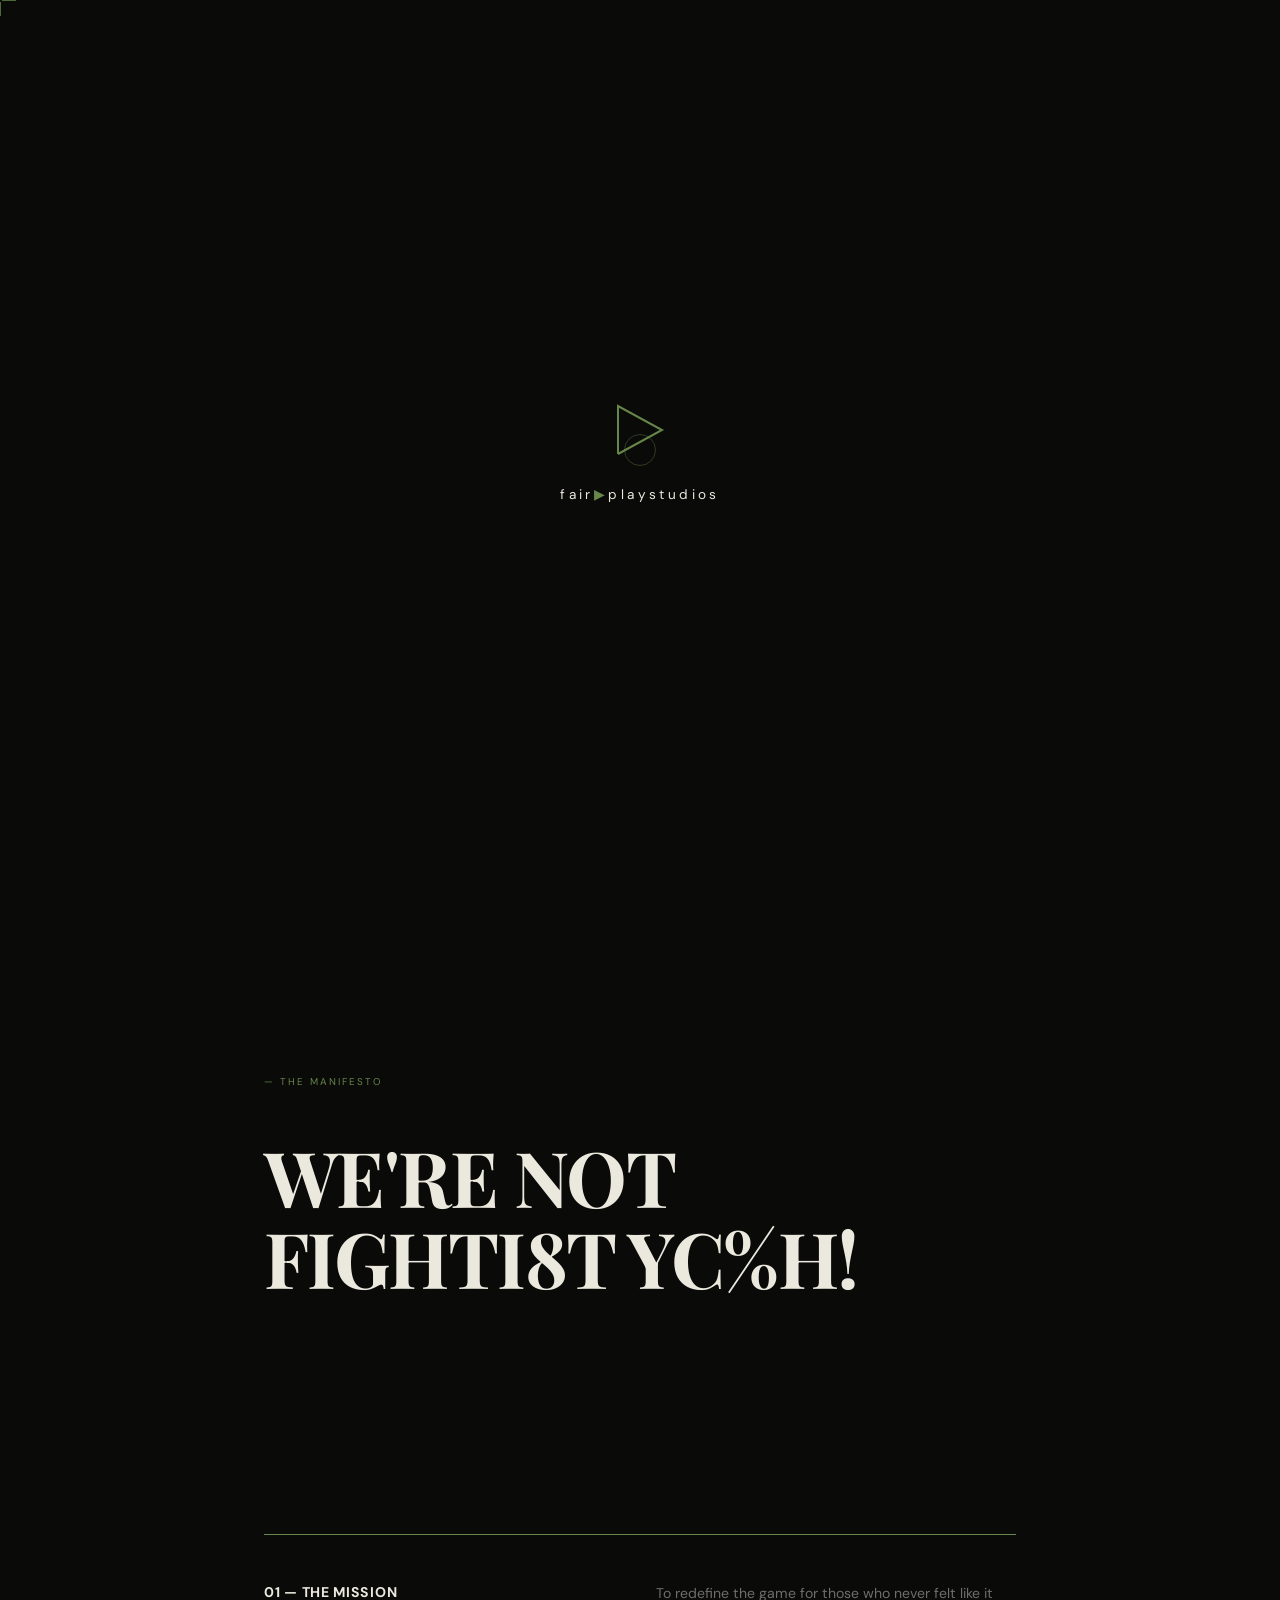
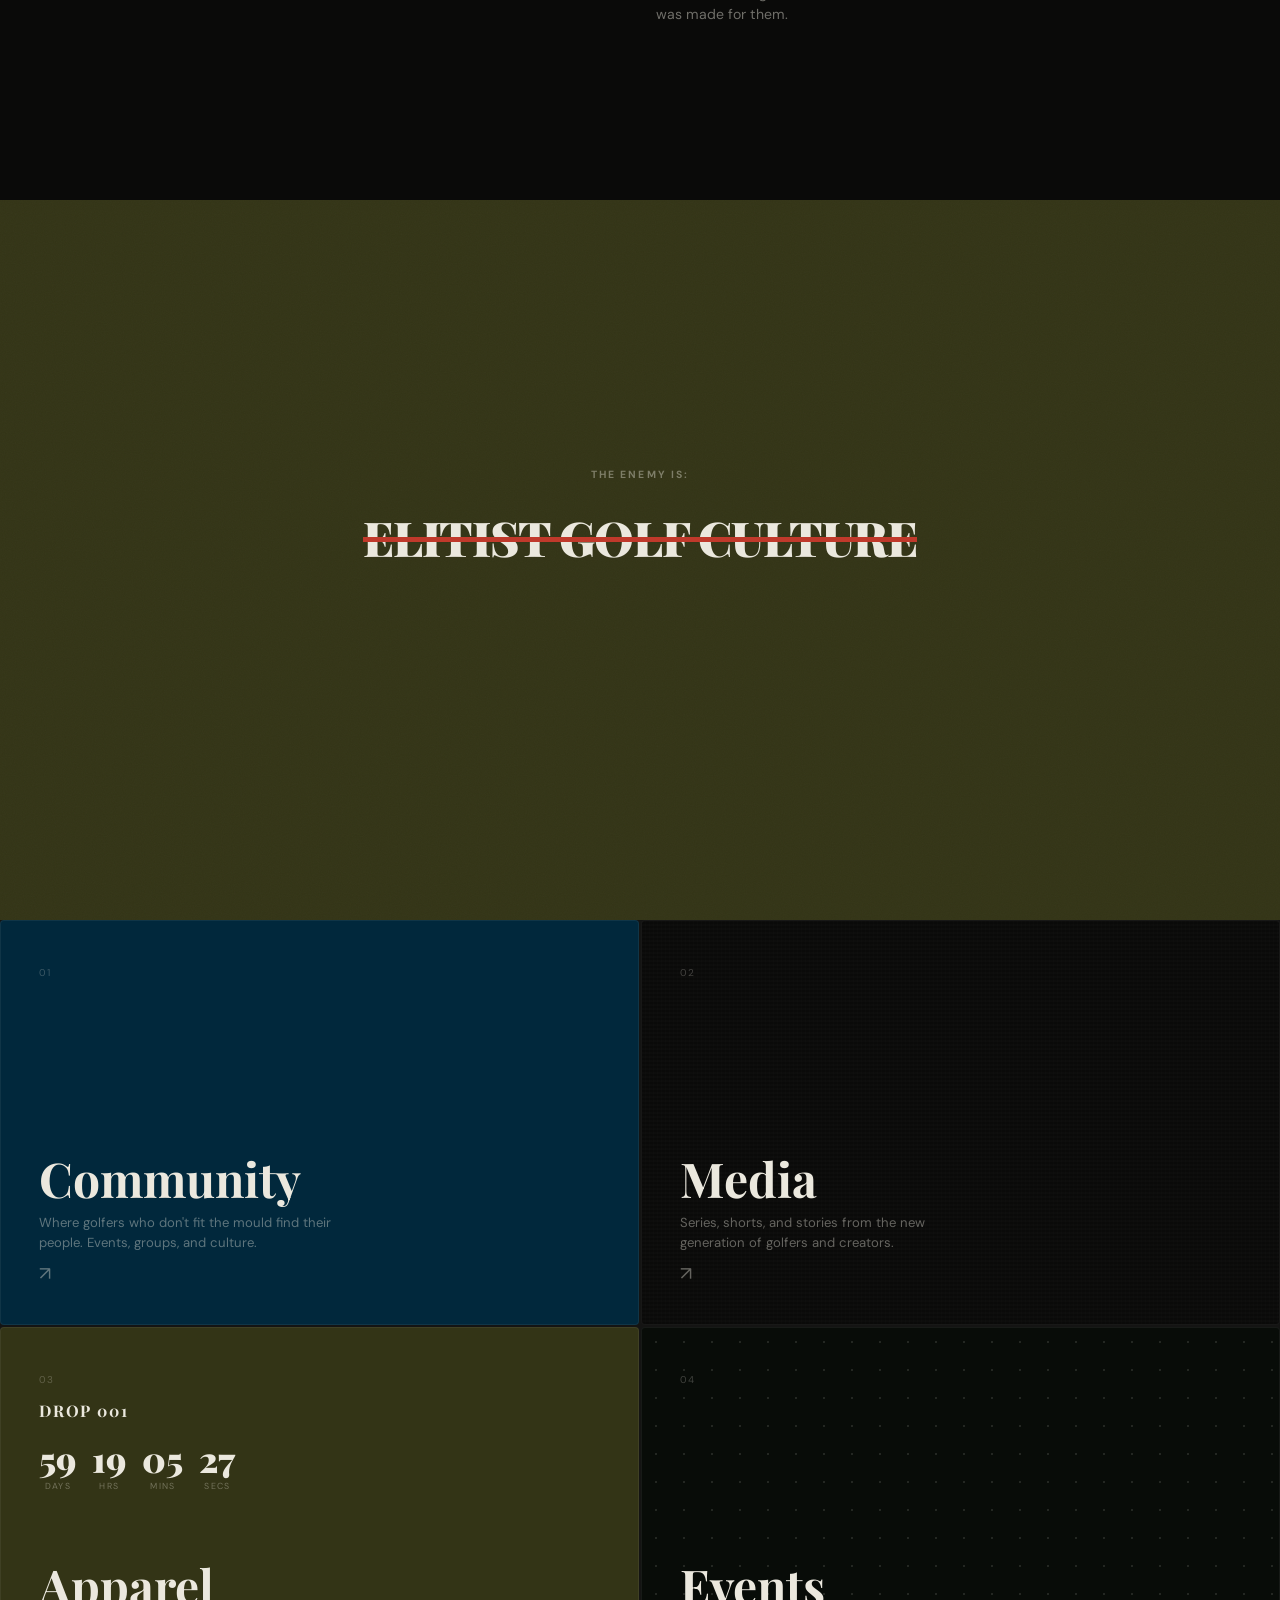
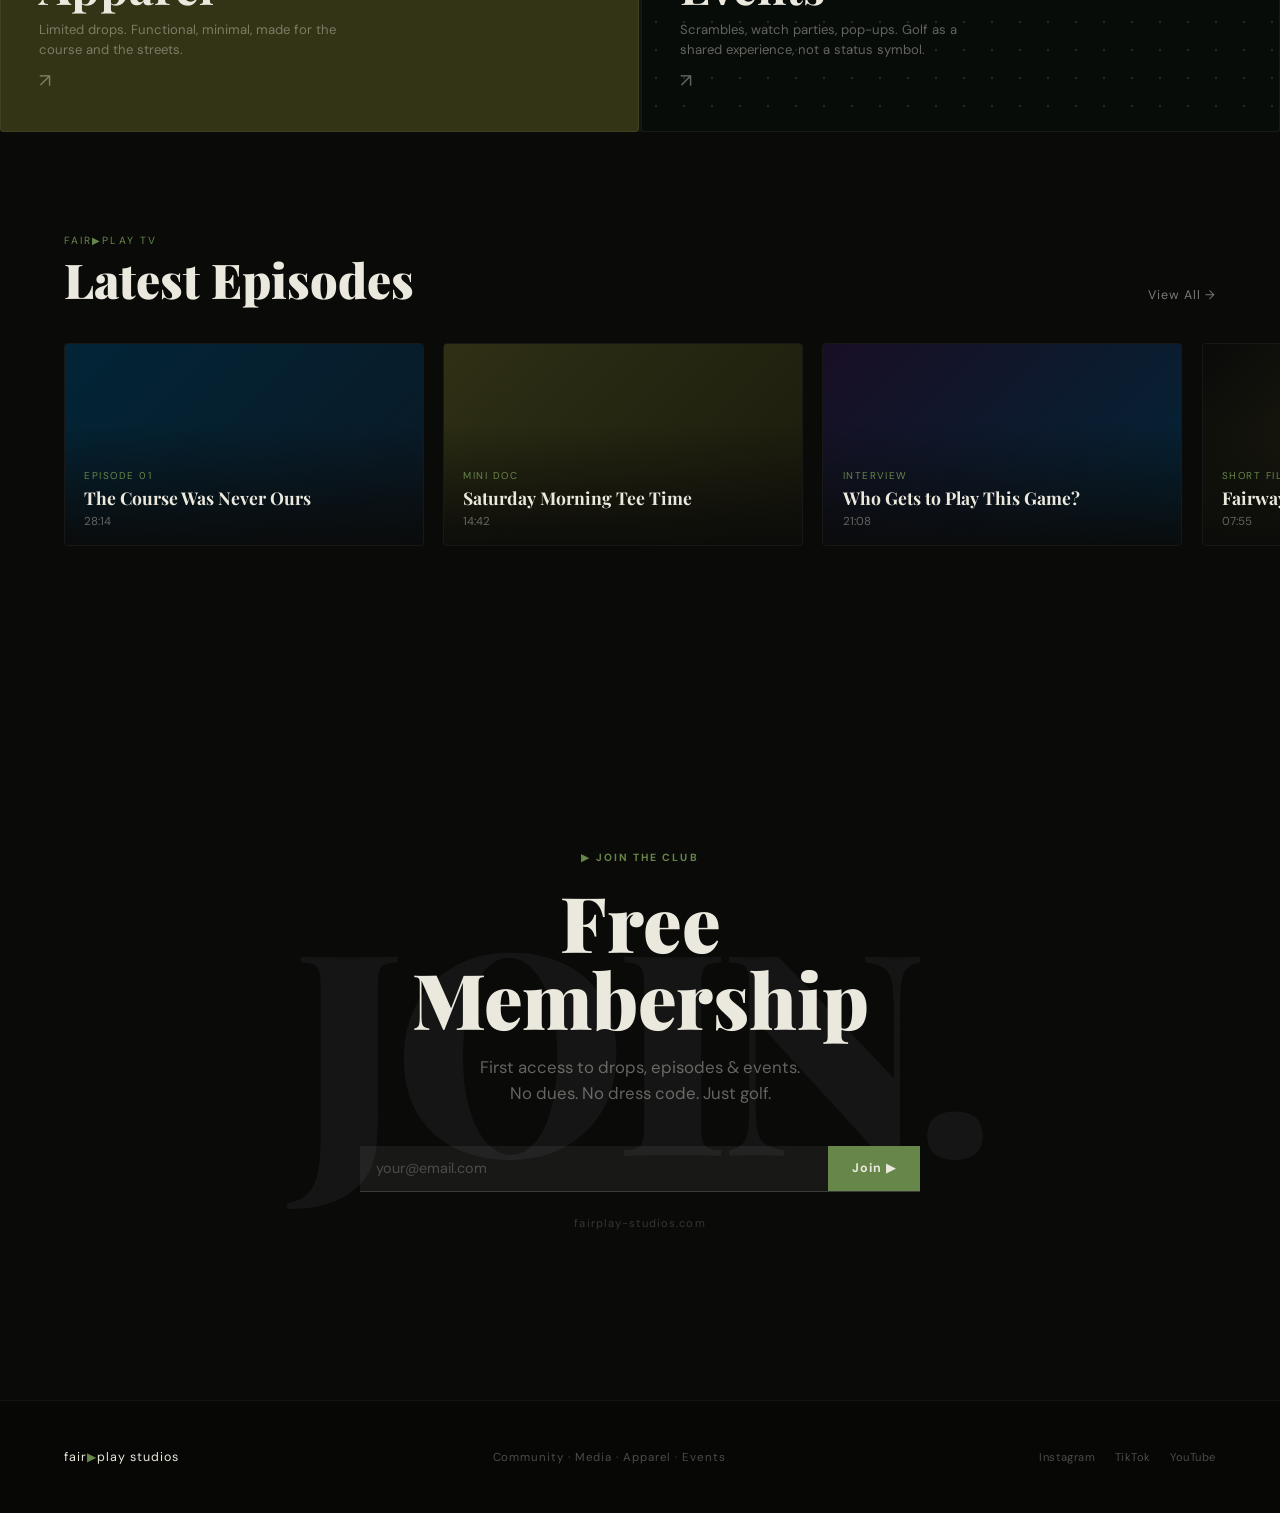
==== commit 18061051: "Ultra-premium polish pass across all 4 concepts - All concepts: back-pill nav, prefers-reduced-motio" ====
--- a/concept1/index.html
+++ b/concept1/index.html
@@ -8,15 +8,26 @@
   <link rel="preconnect" href="https://fonts.gstatic.com" crossorigin />
   <link href="https://fonts.googleapis.com/css2?family=Playfair+Display:ital,wght@0,700;0,900;1,700;1,900&family=DM+Sans:wght@400;500;700&display=swap" rel="stylesheet" />
   <style>
+
+    /* ══════════════════════════════════════
+       CSS CUSTOM PROPERTIES
+    ══════════════════════════════════════ */
     :root {
-      --black: #0a0a09;
-      --green: #678649;
-      --olive: #333416;
-      --cream: #EBE8DE;
-      --navy: #01283C;
-      --red: #c0392b;
-    }
-
+      --black:  #0a0a09;
+      --green:  #678649;
+      --olive:  #333416;
+      --cream:  #EBE8DE;
+      --navy:   #01283C;
+      --red:    #c0392b;
+
+      /* Timing functions */
+      --ease-out-expo: cubic-bezier(0.16, 1, 0.3, 1);
+      --ease-hover:    cubic-bezier(0.25, 0.46, 0.45, 0.94);
+    }
+
+    /* ══════════════════════════════════════
+       RESET & BASE
+    ══════════════════════════════════════ */
     *, *::before, *::after {
       margin: 0;
       padding: 0;
@@ -25,12 +36,14 @@
 
     html {
       scroll-behavior: smooth;
+      scroll-padding-top: 80px;
     }
 
     body {
       background: var(--black);
       color: var(--cream);
       font-family: 'DM Sans', sans-serif;
+      font-size: clamp(0.9rem, 1.5vw, 1.05rem);
       overflow-x: hidden;
       cursor: none;
     }
@@ -39,7 +52,13 @@
       overflow: hidden;
     }
 
-    /* ── GRAIN FILTER ── */
+    body.drawer-open {
+      overflow: hidden;
+    }
+
+    /* ══════════════════════════════════════
+       GRAIN OVERLAY (reusable)
+    ══════════════════════════════════════ */
     .grain-overlay {
       position: absolute;
       inset: 0;
@@ -52,17 +71,17 @@
     }
 
     @keyframes grain-shift {
-      0%   { transform: translate(0,0); }
-      10%  { transform: translate(-5%,-10%); }
-      20%  { transform: translate(-15%,5%); }
-      30%  { transform: translate(7%,-25%); }
-      40%  { transform: translate(-5%,25%); }
-      50%  { transform: translate(-15%,10%); }
-      60%  { transform: translate(15%,0%); }
-      70%  { transform: translate(0%,15%); }
-      80%  { transform: translate(3%,35%); }
-      90%  { transform: translate(-10%,10%); }
-      100% { transform: translate(0,0); }
+      0%   { transform: translate(0, 0); }
+      10%  { transform: translate(-5%, -10%); }
+      20%  { transform: translate(-15%, 5%); }
+      30%  { transform: translate(7%, -25%); }
+      40%  { transform: translate(-5%, 25%); }
+      50%  { transform: translate(-15%, 10%); }
+      60%  { transform: translate(15%, 0%); }
+      70%  { transform: translate(0%, 15%); }
+      80%  { transform: translate(3%, 35%); }
+      90%  { transform: translate(-10%, 10%); }
+      100% { transform: translate(0, 0); }
     }
 
     /* ══════════════════════════════════════
@@ -72,7 +91,7 @@
       position: fixed;
       inset: 0;
       z-index: 9999;
-      background: #0a0a09;
+      background: var(--black);
       display: flex;
       align-items: center;
       justify-content: center;
@@ -84,36 +103,25 @@
       opacity: 0.05;
     }
 
+    /* Vertical split panels — need will-change for perf */
     #preloader-top,
     #preloader-bottom {
       position: absolute;
       left: 0;
       right: 0;
       height: 50%;
-      background: #0a0a09;
+      background: var(--black);
       transition: transform 0.6s cubic-bezier(0.76, 0, 0.24, 1);
+      will-change: transform;
       z-index: 3;
     }
 
-    #preloader-top {
-      top: 0;
-    }
-
-    #preloader-bottom {
-      bottom: 0;
-    }
-
-    body.preloader-split #preloader-top {
-      transform: translateY(-100%);
-    }
-
-    body.preloader-split #preloader-bottom {
-      transform: translateY(100%);
-    }
-
-    body.preloader-done #preloader {
-      pointer-events: none;
-    }
+    #preloader-top    { top: 0; }
+    #preloader-bottom { bottom: 0; }
+
+    body.preloader-split #preloader-top    { transform: translateY(-100%); }
+    body.preloader-split #preloader-bottom { transform: translateY(100%); }
+    body.preloader-done  #preloader        { pointer-events: none; }
 
     .preloader-content {
       position: relative;
@@ -124,6 +132,7 @@
       gap: 1.5rem;
     }
 
+    /* Triangle SVG draw-in */
     #triangle-svg {
       width: 64px;
       height: 64px;
@@ -135,13 +144,14 @@
       fill: none;
       stroke-dasharray: 200;
       stroke-dashoffset: 200;
-      animation: draw-triangle 1s ease forwards;
+      animation: draw-triangle 0.8s var(--ease-out-expo) forwards;
     }
 
     @keyframes draw-triangle {
       to { stroke-dashoffset: 0; }
     }
 
+    /* Wordmark letter stagger */
     .preloader-wordmark {
       font-family: 'DM Sans', sans-serif;
       font-size: 0.85rem;
@@ -166,7 +176,7 @@
     }
 
     /* ══════════════════════════════════════
-       CUSTOM CURSOR
+       CUSTOM CURSOR  (desktop only)
     ══════════════════════════════════════ */
     #cursor {
       position: fixed;
@@ -178,13 +188,21 @@
       transform: translate(-50%, -50%);
     }
 
+    /* Crosshair snap-to-mouse, ring uses lerp — see JS */
+    #cursor-crosshair {
+      position: absolute;
+      top: 0;
+      left: 0;
+      width: 0;
+      height: 0;
+    }
+
     .cursor-line {
       position: absolute;
       background: rgba(103, 134, 73, 0.85);
     }
 
-    .cursor-top,
-    .cursor-bottom {
+    .cursor-top, .cursor-bottom {
       width: 2px;
       height: 14px;
       left: 50%;
@@ -194,8 +212,7 @@
     .cursor-top    { top: -14px; }
     .cursor-bottom { top: 2px; }
 
-    .cursor-left,
-    .cursor-right {
+    .cursor-left, .cursor-right {
       width: 14px;
       height: 2px;
       top: 50%;
@@ -205,8 +222,31 @@
     .cursor-left  { left: -14px; }
     .cursor-right { left: 2px; }
 
+    /* Lerp ring around cursor */
+    #cursor-ring {
+      position: fixed;
+      top: 0;
+      left: 0;
+      width: 32px;
+      height: 32px;
+      border: 1px solid rgba(103, 134, 73, 0.4);
+      border-radius: 50%;
+      pointer-events: none;
+      z-index: 99998;
+      transform: translate(-50%, -50%);
+      transition: width 0.25s ease, height 0.25s ease, border-color 0.25s ease;
+    }
+
+    body:has(a:hover) #cursor-ring,
+    body:has(button:hover) #cursor-ring {
+      width: 50px;
+      height: 50px;
+      border-color: rgba(103, 134, 73, 0.7);
+    }
+
+    /* Hide cursor on mobile */
     @media (max-width: 768px) {
-      #cursor { display: none; }
+      #cursor, #cursor-ring { display: none; }
       body { cursor: auto; }
     }
 
@@ -217,18 +257,18 @@
       position: fixed;
       top: 1.5rem;
       left: 50%;
-      transform: translateX(-50%) translateY(-120%);
+      transform: translateX(-50%) translateY(-140%);
       z-index: 1000;
       border-radius: 100px;
       background: rgba(10, 10, 9, 0.88);
-      backdrop-filter: blur(24px);
-      -webkit-backdrop-filter: blur(24px);
-      border: 1px solid rgba(255, 255, 255, 0.08);
-      padding: 0.55rem 0.8rem 0.55rem 1.5rem;
+      backdrop-filter: blur(20px);
+      -webkit-backdrop-filter: blur(20px);
+      border: 1px solid rgba(103, 134, 73, 0.2);
+      padding: 0.55rem 0.65rem 0.55rem 1.5rem;
       display: flex;
       align-items: center;
       gap: 0;
-      transition: transform 0.5s cubic-bezier(0.16, 1, 0.3, 1);
+      transition: transform 0.5s var(--ease-out-expo);
       white-space: nowrap;
     }
 
@@ -240,106 +280,140 @@
       font-family: 'DM Sans', sans-serif;
       font-size: 0.72rem;
       letter-spacing: 0.08em;
+      text-transform: uppercase;
       color: var(--cream);
       margin-right: 2rem;
       text-decoration: none;
-    }
-
-    .pill-logo .play-arrow {
-      color: var(--green);
-    }
-
+      transition: color 0.22s var(--ease-hover);
+    }
+
+    .pill-logo:hover { color: var(--green); }
+
+    .pill-logo .play-arrow { color: var(--green); }
+
+    /* Sliding pill indicator for active nav link */
     .pill-links {
       display: flex;
-      gap: 1.5rem;
-      margin-right: 1.5rem;
+      gap: 0;
+      margin-right: 1.2rem;
+      position: relative;
+    }
+
+    .pill-active-indicator {
+      position: absolute;
+      top: 50%;
+      transform: translateY(-50%);
+      height: 26px;
+      background: rgba(255, 255, 255, 0.07);
+      border-radius: 100px;
+      transition: left 0.3s var(--ease-hover), width 0.3s var(--ease-hover);
+      pointer-events: none;
+      z-index: 0;
     }
 
     .pill-links a {
       font-family: 'DM Sans', sans-serif;
       font-size: 0.72rem;
-      letter-spacing: 0.12em;
+      letter-spacing: 0.08em;
       text-transform: uppercase;
       color: rgba(235, 232, 222, 0.55);
       text-decoration: none;
-      transition: color 0.2s;
-    }
-
-    .pill-links a:hover {
-      color: var(--cream);
-    }
-
+      padding: 0.35rem 0.9rem;
+      position: relative;
+      z-index: 1;
+      transition: color 0.22s var(--ease-hover);
+    }
+
+    .pill-links a:hover,
+    .pill-links a.active { color: var(--cream); }
+
+    /* "Join Free" — border + text, fills on hover */
     .pill-join {
       font-family: 'DM Sans', sans-serif;
       font-size: 0.72rem;
-      letter-spacing: 0.1em;
+      letter-spacing: 0.08em;
       text-transform: uppercase;
-      background: var(--green);
-      color: var(--cream);
-      padding: 0.45rem 1rem;
+      background: transparent;
+      color: var(--green);
+      border: 1px solid var(--green);
+      padding: 0.45rem 1.1rem;
       border-radius: 100px;
       text-decoration: none;
-      transition: background 0.2s, opacity 0.2s;
+      transition: background 0.22s var(--ease-hover), color 0.22s var(--ease-hover);
     }
 
     .pill-join:hover {
-      background: #7a9c58;
-    }
-
-    /* Mobile pill nav */
+      background: var(--green);
+      color: var(--black);
+    }
+
+    /* Hamburger button — desktop hidden */
+    #mobile-hamburger {
+      display: none;
+      flex-direction: column;
+      gap: 5px;
+      cursor: pointer;
+      background: none;
+      border: none;
+      padding: 4px;
+      margin-left: 0.8rem;
+    }
+
+    #mobile-hamburger span {
+      display: block;
+      width: 22px;
+      height: 2px;
+      background: var(--cream);
+      transform-origin: center;
+      transition: transform 0.3s var(--ease-hover), opacity 0.3s ease;
+    }
+
+    /* Hamburger → X */
+    #mobile-hamburger.is-open span:nth-child(1) {
+      transform: translateY(7px) rotate(45deg);
+    }
+
+    #mobile-hamburger.is-open span:nth-child(2) {
+      opacity: 0;
+      transform: scaleX(0);
+    }
+
+    #mobile-hamburger.is-open span:nth-child(3) {
+      transform: translateY(-7px) rotate(-45deg);
+    }
+
+    /* ── Mobile nav adjustments ── */
     @media (max-width: 768px) {
       #pill-nav {
         left: 1rem;
         right: 1rem;
         width: auto;
-        transform: translateY(-120%);
+        transform: translateY(-140%);
         border-radius: 14px;
         padding: 0.75rem 1rem;
         justify-content: space-between;
       }
 
-      #pill-nav.visible {
-        transform: translateY(0);
-      }
-
-      .pill-links {
-        display: none;
-      }
-
-      #mobile-hamburger {
-        display: flex;
-        flex-direction: column;
-        gap: 4px;
-        cursor: pointer;
-        background: none;
-        border: none;
-        padding: 4px;
-      }
-
-      #mobile-hamburger span {
-        display: block;
-        width: 22px;
-        height: 2px;
-        background: var(--cream);
-        transition: transform 0.3s, opacity 0.3s;
-      }
-    }
-
-    @media (min-width: 769px) {
-      #mobile-hamburger { display: none; }
-    }
-
-    /* Mobile Drawer */
+      #pill-nav.visible { transform: translateY(0); }
+
+      .pill-links, .pill-join { display: none; }
+
+      #mobile-hamburger { display: flex; }
+    }
+
+    /* ══════════════════════════════════════
+       MOBILE FULL-SCREEN DRAWER
+    ══════════════════════════════════════ */
     #mobile-drawer {
       position: fixed;
       inset: 0;
-      z-index: 990;
+      z-index: 9000;
       background: var(--black);
       display: flex;
       flex-direction: column;
       align-items: flex-start;
       justify-content: center;
-      padding: 3rem;
+      padding: clamp(2rem, 8vw, 4rem) clamp(1.5rem, 8vw, 3.5rem);
       transform: translateX(100%);
       transition: transform 0.5s cubic-bezier(0.76, 0, 0.24, 1);
     }
@@ -350,30 +424,72 @@
 
     #mobile-drawer a {
       font-family: 'Playfair Display', serif;
-      font-size: clamp(2.5rem, 10vw, 4rem);
+      font-size: clamp(2.4rem, 10vw, 4rem);
       font-weight: 700;
       color: var(--cream);
       text-decoration: none;
       line-height: 1.2;
       display: block;
-      margin-bottom: 0.5rem;
-      transition: color 0.2s;
-    }
-
-    #mobile-drawer a:hover {
+      margin-bottom: 0.4rem;
+      opacity: 0;
+      transform: translateX(40px);
+      transition: color 0.22s var(--ease-hover), opacity 0.4s var(--ease-out-expo), transform 0.4s var(--ease-out-expo);
+    }
+
+    #mobile-drawer.open a { opacity: 1; transform: translateX(0); }
+
+    /* Stagger delays for drawer links */
+    #mobile-drawer a:nth-child(1) { transition-delay: 0.05s; }
+    #mobile-drawer a:nth-child(2) { transition-delay: 0.11s; }
+    #mobile-drawer a:nth-child(3) { transition-delay: 0.17s; }
+    #mobile-drawer a:nth-child(4) { transition-delay: 0.23s; }
+    #mobile-drawer a:nth-child(5) { transition-delay: 0.29s; }
+
+    #mobile-drawer a:hover { color: var(--green); }
+
+    .drawer-close-btn {
+      position: absolute;
+      top: 1.5rem;
+      right: 1.5rem;
+      background: none;
+      border: 1px solid rgba(235, 232, 222, 0.18);
+      color: var(--cream);
+      font-size: 1rem;
+      line-height: 1;
+      cursor: pointer;
+      width: 36px;
+      height: 36px;
+      border-radius: 50%;
+      display: flex;
+      align-items: center;
+      justify-content: center;
+      transition: border-color 0.22s var(--ease-hover), color 0.22s var(--ease-hover);
+    }
+
+    .drawer-close-btn:hover {
+      border-color: var(--green);
       color: var(--green);
     }
 
-    #drawer-close {
-      position: absolute;
-      top: 2rem;
-      right: 2rem;
-      background: none;
-      border: none;
-      color: var(--cream);
-      font-size: 1.5rem;
-      cursor: pointer;
-    }
+    /* ══════════════════════════════════════
+       SCROLL REVEAL BASE STYLES
+    ══════════════════════════════════════ */
+    .reveal {
+      opacity: 0;
+      transform: translateY(40px);
+      transition: opacity 0.85s var(--ease-out-expo), transform 0.85s var(--ease-out-expo);
+    }
+
+    .reveal.in-view {
+      opacity: 1;
+      transform: translateY(0);
+    }
+
+    /* Stagger variants */
+    .reveal-d1 { transition-delay: 0.08s; }
+    .reveal-d2 { transition-delay: 0.16s; }
+    .reveal-d3 { transition-delay: 0.24s; }
+    .reveal-d4 { transition-delay: 0.32s; }
 
     /* ══════════════════════════════════════
        HERO
@@ -392,15 +508,28 @@
       width: 100%;
       height: 100%;
       object-fit: cover;
-      opacity: 0.3;
+      z-index: 0;
       filter: grayscale(20%);
-      z-index: 0;
+    }
+
+    /* Reduced opacity on mobile */
+    @media (min-width: 769px) {
+      #hero-video { opacity: 0.3; }
+    }
+
+    @media (max-width: 768px) {
+      #hero-video { opacity: 0.18; }
     }
 
     .hero-overlay {
       position: absolute;
       inset: 0;
-      background: linear-gradient(to top, rgba(10,10,9,0.95) 0%, rgba(10,10,9,0.3) 60%, rgba(10,10,9,0.1) 100%);
+      background: linear-gradient(
+        to top,
+        rgba(10, 10, 9, 0.95) 0%,
+        rgba(10, 10, 9, 0.3) 60%,
+        rgba(10, 10, 9, 0.1) 100%
+      );
       z-index: 1;
     }
 
@@ -409,10 +538,11 @@
       bottom: 0;
       left: 0;
       right: 0;
-      padding: 0 5vw 6vh;
+      padding: 0 clamp(1.2rem, 5vw, 5rem) clamp(3rem, 6vh, 5rem);
       z-index: 3;
     }
 
+    /* Overflow-hidden clip trick for line reveals */
     .hero-title-wrap {
       overflow: hidden;
       line-height: 1;
@@ -420,19 +550,17 @@
 
     .hero-title-inner {
       display: block;
-      transform: translateY(110%);
-      transition: transform 0.9s cubic-bezier(0.16, 1, 0.3, 1);
-    }
-
-    .hero-title-inner.revealed {
-      transform: translateY(0);
-    }
+      transform: translateY(105%);
+      transition: transform 0.9s var(--ease-out-expo);
+    }
+
+    .hero-title-inner.revealed { transform: translateY(0); }
 
     .line-1 {
       font-family: 'Playfair Display', serif;
       font-style: italic;
       font-weight: 700;
-      font-size: clamp(4rem, 11vw, 12rem);
+      font-size: clamp(3.5rem, 10vw, 9rem);
       color: var(--cream);
       display: block;
       line-height: 0.95;
@@ -441,7 +569,7 @@
     .line-2 {
       font-family: 'Playfair Display', serif;
       font-weight: 900;
-      font-size: clamp(4rem, 11vw, 12rem);
+      font-size: clamp(3.5rem, 10vw, 9rem);
       color: var(--cream);
       display: block;
       line-height: 0.95;
@@ -450,17 +578,28 @@
     .line-3 {
       font-family: 'Playfair Display', serif;
       font-weight: 900;
-      font-size: clamp(4rem, 11vw, 12rem);
+      font-size: clamp(3.5rem, 10vw, 9rem);
       -webkit-text-stroke: 2px rgba(240, 237, 230, 0.5);
       color: transparent;
       display: block;
       line-height: 0.95;
     }
 
-    @media (max-width: 768px) {
-      .line-1, .line-2, .line-3 {
-        font-size: clamp(2.8rem, 13vw, 5rem);
-      }
+    .hero-eyebrow {
+      font-family: 'DM Sans', sans-serif;
+      font-size: clamp(0.65rem, 1.5vw, 0.85rem);
+      text-transform: uppercase;
+      letter-spacing: 0.18em;
+      color: var(--green);
+      margin-bottom: 1.2rem;
+      opacity: 0;
+      transform: translateY(12px);
+      transition: opacity 0.5s ease, transform 0.5s ease;
+    }
+
+    .hero-eyebrow.revealed {
+      opacity: 1;
+      transform: translateY(0);
     }
 
     .hero-tagline-wrap {
@@ -486,13 +625,11 @@
       flex-shrink: 0;
     }
 
-    .hero-rule.expanded {
-      width: 100px;
-    }
+    .hero-rule.expanded { width: 100px; }
 
     .hero-tagline {
       font-family: 'DM Sans', sans-serif;
-      font-size: 0.62rem;
+      font-size: clamp(0.55rem, 1.2vw, 0.72rem);
       text-transform: uppercase;
       letter-spacing: 0.15em;
       color: rgba(235, 232, 222, 0.38);
@@ -524,15 +661,16 @@
       text-transform: uppercase;
       text-decoration: none;
       cursor: none;
-      transition: background 0.3s, border-color 0.3s, color 0.3s;
+      transition: background 0.22s var(--ease-hover), border-color 0.22s var(--ease-hover), color 0.22s var(--ease-hover);
     }
 
     .hero-cta:hover {
       background: var(--green);
       border-color: var(--green);
-    }
-
-    /* Rotating text top-right */
+      color: var(--black);
+    }
+
+    /* Rotating circular text — hide on mobile */
     .rotating-text-wrap {
       position: absolute;
       top: 2rem;
@@ -559,6 +697,10 @@
       fill: rgba(235, 232, 222, 0.5);
       letter-spacing: 1.7px;
       text-transform: uppercase;
+    }
+
+    @media (max-width: 768px) {
+      .rotating-text-wrap { display: none; }
     }
 
     /* Scroll indicator */
@@ -575,9 +717,7 @@
       transition: opacity 0.5s ease;
     }
 
-    .scroll-indicator.revealed {
-      opacity: 1;
-    }
+    .scroll-indicator.revealed { opacity: 1; }
 
     .scroll-label {
       font-family: 'DM Sans', sans-serif;
@@ -614,7 +754,7 @@
     .manifesto-inner {
       max-width: 880px;
       margin: 0 auto;
-      padding: 15vh 3rem;
+      padding: clamp(3rem, 8vw, 7rem) clamp(1.2rem, 5vw, 5rem);
     }
 
     .section-label {
@@ -626,21 +766,16 @@
       margin-bottom: 3rem;
     }
 
-    .scramble-text {
+    /* Scramble text — each element triggers once via IO */
+    .scramble-heading {
       font-family: 'Playfair Display', serif;
       font-weight: 700;
-      font-size: clamp(2.2rem, 4.5vw, 5rem);
+      font-size: clamp(2.5rem, 6vw, 5rem);
       color: var(--cream);
-      line-height: 1.1;
+      line-height: 1.05;
       letter-spacing: -0.02em;
-      margin-bottom: 0.4em;
-    }
-
-    .scramble-text .word {
-      display: inline-block;
-      margin-right: 0.28em;
-      opacity: 0;
-      transition: opacity 0.05s;
+      margin-bottom: 0.3em;
+      min-height: 1.1em; /* prevent layout jump during scramble */
     }
 
     .manifesto-play {
@@ -667,9 +802,7 @@
     }
 
     @media (max-width: 768px) {
-      .manifesto-stats {
-        grid-template-columns: 1fr;
-      }
+      .manifesto-stats { grid-template-columns: 1fr; }
     }
 
     .stat-label {
@@ -699,6 +832,7 @@
       position: relative;
       overflow: hidden;
       text-align: center;
+      padding: clamp(3rem, 8vw, 7rem) clamp(1.2rem, 5vw, 5rem);
     }
 
     .enemy-inner {
@@ -719,13 +853,14 @@
     .enemy-title {
       font-family: 'Playfair Display', serif;
       font-weight: 900;
-      font-size: clamp(3rem, 7vw, 8rem);
+      font-size: clamp(1.8rem, 4vw, 3rem);
       color: var(--cream);
       letter-spacing: -0.025em;
       position: relative;
       display: inline-block;
     }
 
+    /* Strikethrough scaleX from left */
     .enemy-strikethrough {
       position: absolute;
       top: 50%;
@@ -735,12 +870,10 @@
       background: var(--red);
       transform-origin: left;
       transform: scaleX(0);
-      transition: transform 0.7s cubic-bezier(0.16, 1, 0.3, 1);
-    }
-
-    .enemy-strikethrough.active {
-      transform: scaleX(1);
-    }
+      transition: transform 0.5s ease-out;
+    }
+
+    .enemy-strikethrough.active { transform: scaleX(1); }
 
     .enemy-response {
       font-family: 'Playfair Display', serif;
@@ -749,11 +882,17 @@
       color: var(--green);
       margin-top: 2.5rem;
       opacity: 0;
-      transition: opacity 0.7s ease;
+      transform: translateY(20px);
+      transition: opacity 0.7s ease, transform 0.7s var(--ease-out-expo);
     }
 
     .enemy-response.revealed {
       opacity: 1;
+      transform: translateY(0);
+    }
+
+    @media (max-width: 768px) {
+      .enemy-inner { max-width: 100%; }
     }
 
     /* ══════════════════════════════════════
@@ -761,58 +900,57 @@
     ══════════════════════════════════════ */
     #bento {
       display: grid;
-      grid-template-columns: 1fr 1fr;
+      grid-template-columns: repeat(2, 1fr);
       gap: 2px;
       background: rgba(255, 255, 255, 0.04);
     }
 
     @media (max-width: 768px) {
-      #bento {
-        grid-template-columns: 1fr;
-      }
+      #bento { grid-template-columns: 1fr; }
     }
 
     .bento-cell {
       min-height: 45vh;
       position: relative;
       overflow: hidden;
-      padding: 2.5rem;
+      padding: clamp(1.5rem, 3vw, 2.5rem);
       display: flex;
       flex-direction: column;
       justify-content: space-between;
       cursor: none;
-    }
+      border-radius: 4px;
+      border: 1px solid rgba(255, 255, 255, 0.06);
+      /* Stagger entrance set inline via JS */
+      opacity: 0;
+      transform: translateY(40px);
+      transition: opacity 0.85s var(--ease-out-expo), transform 0.85s var(--ease-out-expo);
+    }
+
+    .bento-cell.in-view {
+      opacity: 1;
+      transform: translateY(0);
+    }
+
+    .bento-cell:hover { will-change: transform; }
 
     .bento-cell-01 { background: var(--navy); }
     .bento-cell-02 { background: var(--black); }
     .bento-cell-03 { background: var(--olive); }
     .bento-cell-04 { background: #080c08; }
 
-    /* TV static for cell 02 */
+    /* TV scanlines — cell 02 */
     .bento-cell-02::before {
       content: '';
       position: absolute;
       inset: 0;
       background-image:
-        repeating-linear-gradient(
-          0deg,
-          transparent,
-          transparent 2px,
-          rgba(255,255,255,0.012) 2px,
-          rgba(255,255,255,0.012) 4px
-        ),
-        repeating-linear-gradient(
-          90deg,
-          transparent,
-          transparent 3px,
-          rgba(255,255,255,0.008) 3px,
-          rgba(255,255,255,0.008) 4px
-        );
+        repeating-linear-gradient(0deg, transparent, transparent 2px, rgba(255,255,255,0.012) 2px, rgba(255,255,255,0.012) 4px),
+        repeating-linear-gradient(90deg, transparent, transparent 3px, rgba(255,255,255,0.008) 3px, rgba(255,255,255,0.008) 4px);
       pointer-events: none;
       z-index: 1;
     }
 
-    /* Dot grid for cell 04 */
+    /* Dot grid — cell 04 */
     .bento-cell-04::before {
       content: '';
       position: absolute;
@@ -824,11 +962,9 @@
       transition: background-size 0.4s ease;
     }
 
-    .bento-cell-04:hover::before {
-      background-size: 24px 24px;
-    }
-
-    /* Green hover flood for cell 01 */
+    .bento-cell-04:hover::before { background-size: 24px 24px; }
+
+    /* Green flood from bottom — cell 01 */
     .bento-cell-01::after {
       content: '';
       position: absolute;
@@ -836,13 +972,11 @@
       background: var(--green);
       transform-origin: bottom;
       transform: scaleY(0);
-      transition: transform 0.4s cubic-bezier(0.16, 1, 0.3, 1);
+      transition: transform 0.4s var(--ease-out-expo);
       z-index: 0;
     }
 
-    .bento-cell-01:hover::after {
-      transform: scaleY(1);
-    }
+    .bento-cell-01:hover::after { transform: scaleY(1); }
 
     .bento-cell-01:hover .bento-num,
     .bento-cell-01:hover .bento-name,
@@ -851,7 +985,7 @@
       color: rgba(10, 10, 9, 0.8);
     }
 
-    /* Video for cell 02 */
+    /* Hover video — cell 02 */
     .bento-bg-video {
       position: absolute;
       inset: 0;
@@ -863,12 +997,9 @@
       z-index: 0;
     }
 
-    .bento-cell-02:hover .bento-bg-video {
-      opacity: 0.3;
-    }
-
-    .bento-top,
-    .bento-bottom {
+    .bento-cell-02:hover .bento-bg-video { opacity: 0.3; }
+
+    .bento-top, .bento-bottom {
       position: relative;
       z-index: 2;
     }
@@ -878,16 +1009,16 @@
       font-size: 0.62rem;
       color: rgba(235, 232, 222, 0.25);
       letter-spacing: 0.08em;
-      transition: color 0.4s;
+      transition: color 0.22s var(--ease-hover);
     }
 
     .bento-name {
       font-family: 'Playfair Display', serif;
       font-weight: 700;
-      font-size: clamp(1.8rem, 3vw, 2.8rem);
+      font-size: clamp(1.8rem, 4vw, 3rem);
       color: var(--cream);
       margin-bottom: 0.5rem;
-      transition: color 0.4s;
+      transition: color 0.22s var(--ease-hover);
       line-height: 1.1;
     }
 
@@ -897,7 +1028,7 @@
       color: rgba(235, 232, 222, 0.4);
       line-height: 1.5;
       max-width: 300px;
-      transition: color 0.4s;
+      transition: color 0.22s var(--ease-hover);
     }
 
     .bento-arrow {
@@ -905,16 +1036,14 @@
       color: rgba(235, 232, 222, 0.4);
       text-decoration: none;
       display: inline-block;
-      transition: color 0.4s, transform 0.3s;
+      transition: color 0.22s var(--ease-hover), transform 0.22s var(--ease-hover);
       margin-top: 0.5rem;
       align-self: flex-end;
     }
 
-    .bento-cell:hover .bento-arrow {
-      transform: translate(4px, -4px);
-    }
-
-    /* Countdown */
+    .bento-cell:hover .bento-arrow { transform: translate(4px, -4px); }
+
+    /* Countdown grid inside bento cell 03 */
     .bento-countdown-label {
       font-family: 'Playfair Display', serif;
       font-weight: 700;
@@ -924,9 +1053,18 @@
       margin-bottom: 1.2rem;
     }
 
+    /* 2×2 countdown on mobile */
     .countdown-blocks {
-      display: flex;
-      gap: 1rem;
+      display: grid;
+      grid-template-columns: 1fr 1fr;
+      gap: 0.75rem 1rem;
+    }
+
+    @media (min-width: 769px) {
+      .countdown-blocks {
+        display: flex;
+        gap: 1rem;
+      }
     }
 
     .countdown-block {
@@ -957,14 +1095,14 @@
     ══════════════════════════════════════ */
     #media-reel {
       background: var(--black);
-      padding: 8rem 0;
+      padding: clamp(3rem, 8vw, 7rem) 0;
     }
 
     .reel-header {
       display: flex;
       align-items: flex-end;
       justify-content: space-between;
-      padding: 0 5vw;
+      padding: 0 clamp(1.2rem, 5vw, 5rem);
       margin-bottom: 2.5rem;
     }
 
@@ -985,7 +1123,7 @@
     .reel-title {
       font-family: 'Playfair Display', serif;
       font-weight: 900;
-      font-size: clamp(2rem, 4vw, 3.5rem);
+      font-size: clamp(1.8rem, 4vw, 3rem);
       color: var(--cream);
       line-height: 1;
     }
@@ -996,24 +1134,30 @@
       color: rgba(235, 232, 222, 0.5);
       text-decoration: none;
       letter-spacing: 0.08em;
-      transition: color 0.2s;
-    }
-
-    .reel-view-all:hover {
-      color: var(--cream);
-    }
-
+      transition: color 0.22s var(--ease-hover);
+    }
+
+    .reel-view-all:hover { color: var(--cream); }
+
+    /* Desktop: drag-to-scroll. Mobile: native scroll with momentum */
     .reel-track-wrap {
       overflow-x: auto;
       scrollbar-width: none;
       -ms-overflow-style: none;
-      padding: 0 5vw 2rem;
-      cursor: grab;
-      user-select: none;
+      padding: 0 clamp(1.2rem, 5vw, 5rem) 2rem;
+      -webkit-overflow-scrolling: touch;
     }
 
     .reel-track-wrap::-webkit-scrollbar { display: none; }
-    .reel-track-wrap.grabbing { cursor: grabbing; }
+
+    @media (min-width: 769px) {
+      .reel-track-wrap {
+        cursor: grab;
+        user-select: none;
+      }
+
+      .reel-track-wrap.grabbing { cursor: grabbing; }
+    }
 
     .reel-track {
       display: flex;
@@ -1024,17 +1168,18 @@
     .reel-card {
       width: 360px;
       flex-shrink: 0;
-      aspect-ratio: 16/10;
+      aspect-ratio: 16 / 9;
       position: relative;
       overflow: hidden;
       border-radius: 4px;
-      transition: transform 0.4s cubic-bezier(0.16, 1, 0.3, 1), box-shadow 0.4s ease;
+      border: 1px solid rgba(255, 255, 255, 0.06);
+      transition: transform 0.22s var(--ease-hover), box-shadow 0.22s var(--ease-hover);
       cursor: none;
     }
 
-    @media (max-width: 768px) {
-      .reel-card { width: 280px; }
-    }
+    .reel-card:hover { will-change: transform; }
+
+    @media (max-width: 768px) { .reel-card { width: 280px; } }
 
     .reel-card:hover {
       transform: translateY(-6px);
@@ -1044,10 +1189,10 @@
     .reel-card-bg {
       position: absolute;
       inset: 0;
-      background: linear-gradient(135deg, var(--navy) 0%, var(--olive) 100%);
-    }
-
-    .reel-card-bg:nth-child(1) { background: linear-gradient(135deg, #01283C 0%, #333416 100%); }
+      width: 100%;
+      height: 100%;
+      object-fit: cover;
+    }
 
     .reel-card-overlay {
       position: absolute;
@@ -1101,7 +1246,7 @@
       align-items: center;
       justify-content: center;
       opacity: 0;
-      transition: opacity 0.3s ease, transform 0.3s ease;
+      transition: opacity 0.22s var(--ease-hover), transform 0.22s var(--ease-hover);
       color: var(--cream);
       font-size: 1rem;
       padding-left: 3px;
@@ -1122,13 +1267,14 @@
       display: flex;
       align-items: center;
       justify-content: center;
+      padding: clamp(3rem, 8vw, 7rem) clamp(1.2rem, 5vw, 5rem);
     }
 
     .join-watermark {
       position: absolute;
       font-family: 'Playfair Display', serif;
       font-weight: 900;
-      font-size: clamp(8rem, 22vw, 20rem);
+      font-size: clamp(6rem, 22vw, 20rem);
       color: rgba(235, 232, 222, 0.05);
       letter-spacing: -0.03em;
       user-select: none;
@@ -1140,8 +1286,8 @@
       position: relative;
       z-index: 2;
       text-align: center;
+      width: 100%;
       max-width: 560px;
-      padding: 4rem 2rem;
     }
 
     .join-eyebrow {
@@ -1154,14 +1300,24 @@
       margin-bottom: 1.2rem;
     }
 
+    .join-heading {
+      font-family: 'Playfair Display', serif;
+      font-weight: 900;
+      font-size: clamp(2.5rem, 6vw, 5rem);
+      color: var(--cream);
+      line-height: 1;
+      margin-bottom: 1.2rem;
+    }
+
     .join-sub {
       font-family: 'DM Sans', sans-serif;
-      font-size: 1rem;
+      font-size: clamp(0.9rem, 1.5vw, 1.05rem);
       color: rgba(235, 232, 222, 0.4);
       margin-bottom: 2.5rem;
       line-height: 1.5;
     }
 
+    /* Stacked layout on mobile */
     .join-form {
       display: flex;
       gap: 0;
@@ -1169,6 +1325,23 @@
       margin-bottom: 1.5rem;
     }
 
+    @media (max-width: 480px) {
+      .join-form {
+        flex-direction: column;
+        border-bottom: none;
+        gap: 0.6rem;
+      }
+
+      .join-input {
+        border-bottom: 1px solid rgba(255, 255, 255, 0.2);
+      }
+
+      .join-btn {
+        width: 100%;
+        text-align: center;
+      }
+    }
+
     .join-input {
       flex: 1;
       background: rgba(255, 255, 255, 0.06);
@@ -1181,9 +1354,7 @@
       caret-color: var(--green);
     }
 
-    .join-input::placeholder {
-      color: rgba(235, 232, 222, 0.25);
-    }
+    .join-input::placeholder { color: rgba(235, 232, 222, 0.25); }
 
     .join-btn {
       background: var(--green);
@@ -1195,7 +1366,7 @@
       letter-spacing: 0.08em;
       padding: 0.85rem 1.5rem;
       cursor: pointer;
-      transition: background 0.2s;
+      transition: background 0.22s var(--ease-hover), color 0.22s var(--ease-hover);
     }
 
     .join-btn:hover {
@@ -1214,27 +1385,25 @@
     ══════════════════════════════════════ */
     #footer {
       background: #070705;
-      padding: 2rem 3rem;
+      padding: clamp(2rem, 4vw, 3rem) clamp(1.2rem, 5vw, 5rem);
       border-top: 1px solid rgba(255, 255, 255, 0.05);
     }
 
     .footer-inner {
-      display: flex;
+      display: grid;
+      grid-template-columns: auto 1fr auto;
       align-items: center;
-      justify-content: space-between;
-      gap: 1.5rem;
-    }
-
-    @media (max-width: 768px) {
+      gap: 1.5rem 2rem;
+    }
+
+    @media (max-width: 600px) {
       .footer-inner {
-        flex-direction: column;
+        grid-template-columns: 1fr;
         text-align: center;
         gap: 1rem;
       }
 
-      #footer {
-        padding: 1.5rem;
-      }
+      .footer-social { justify-content: center; }
     }
 
     .footer-logo {
@@ -1243,17 +1412,18 @@
       letter-spacing: 0.08em;
       color: var(--cream);
       text-decoration: none;
-    }
-
-    .footer-logo .play-arrow {
-      color: var(--green);
-    }
+      transition: color 0.22s var(--ease-hover);
+    }
+
+    .footer-logo:hover { color: var(--green); }
+    .footer-logo .play-arrow { color: var(--green); }
 
     .footer-links {
       font-family: 'DM Sans', sans-serif;
       font-size: 0.72rem;
       color: rgba(235, 232, 222, 0.3);
       letter-spacing: 0.08em;
+      text-align: center;
     }
 
     .footer-social {
@@ -1267,15 +1437,13 @@
       color: rgba(235, 232, 222, 0.3);
       text-decoration: none;
       letter-spacing: 0.05em;
-      transition: color 0.2s;
-    }
-
-    .footer-social a:hover {
-      color: var(--cream);
-    }
+      transition: color 0.22s var(--ease-hover);
+    }
+
+    .footer-social a:hover { color: var(--cream); }
 
     /* ══════════════════════════════════════
-       PAGE LEAVE TRANSITION
+       PAGE LEAVE TRANSITION BAR
     ══════════════════════════════════════ */
     #page-transition {
       position: fixed;
@@ -1285,52 +1453,55 @@
       height: 3px;
       background: var(--green);
       z-index: 99998;
-      transition: left 0.5s cubic-bezier(0.16, 1, 0.3, 1);
-    }
-
-    #page-transition.active {
-      left: 100%;
-    }
+      transition: left 0.5s var(--ease-out-expo);
+    }
+
+    #page-transition.active { left: 100%; }
 
     /* ══════════════════════════════════════
-       INTERSECTION OBSERVER REVEAL BASE
+       REDUCED MOTION — override everything
     ══════════════════════════════════════ */
-    .reveal-fade {
-      opacity: 0;
-      transform: translateY(24px);
-      transition: opacity 0.7s ease, transform 0.7s ease;
-    }
-
-    .reveal-fade.in-view {
-      opacity: 1;
-      transform: translateY(0);
-    }
+    @media (prefers-reduced-motion: reduce) {
+      * { animation: none !important; transition: none !important; }
+    }
+
   </style>
 </head>
 <body class="preloader-active">
 
-  <!-- PAGE LEAVE TRANSITION -->
+  <!-- PAGE LEAVE TRANSITION BAR -->
   <div id="page-transition"></div>
 
-  <!-- CUSTOM CURSOR -->
+  <!-- ══════════════════════════════════════
+       CUSTOM CURSOR (desktop)
+  ══════════════════════════════════════ -->
   <div id="cursor">
-    <div class="cursor-line cursor-top"></div>
-    <div class="cursor-line cursor-bottom"></div>
-    <div class="cursor-line cursor-left"></div>
-    <div class="cursor-line cursor-right"></div>
+    <!-- Crosshair — snaps instantly to mouse -->
+    <div id="cursor-crosshair">
+      <div class="cursor-line cursor-top"></div>
+      <div class="cursor-line cursor-bottom"></div>
+      <div class="cursor-line cursor-left"></div>
+      <div class="cursor-line cursor-right"></div>
+    </div>
   </div>
+  <!-- Ring — lerp 0.1 lag -->
+  <div id="cursor-ring"></div>
 
   <!-- ══════════════════════════════════════
        PRELOADER
   ══════════════════════════════════════ -->
   <div id="preloader">
     <div class="grain-overlay"></div>
+    <!-- Vertical split panels -->
     <div id="preloader-top"></div>
     <div id="preloader-bottom"></div>
+
     <div class="preloader-content">
+      <!-- Triangle draw-in: 0.8s -->
       <svg id="triangle-svg" viewBox="0 0 64 64" xmlns="http://www.w3.org/2000/svg">
         <path id="triangle-path" d="M 10 56 L 54 32 L 10 8 Z" />
       </svg>
+      <!-- Wordmark: letters stagger at 45ms from 0.85s -->
       <div class="preloader-wordmark" id="preloader-wordmark"></div>
     </div>
   </div>
@@ -1338,41 +1509,52 @@
   <!-- ══════════════════════════════════════
        FLOATING PILL NAV
   ══════════════════════════════════════ -->
-  <nav id="pill-nav">
+  <nav id="pill-nav" role="navigation" aria-label="Main navigation">
     <a href="#" class="pill-logo">fair<span class="play-arrow">▶</span>play studios</a>
-    <div class="pill-links">
-      <a href="#bento">Community</a>
-      <a href="#media-reel">Media</a>
-      <a href="#bento">Drops</a>
+
+    <div class="pill-links" id="pill-links">
+      <!-- Sliding pill background indicator -->
+      <div class="pill-active-indicator" id="pill-indicator"></div>
+      <a href="#bento"      class="pill-link">Community</a>
+      <a href="#media-reel" class="pill-link">Media</a>
+      <a href="#bento"      class="pill-link">Drops</a>
+      <a href="#enemy"      class="pill-link">About</a>
     </div>
-    <a href="#join" class="pill-join">Join</a>
-    <button id="mobile-hamburger" aria-label="Menu">
-      <span></span><span></span><span></span>
+
+    <a href="#join" class="pill-join">Join Free</a>
+
+    <!-- Hamburger — mobile only -->
+    <button id="mobile-hamburger" aria-label="Open menu" aria-expanded="false">
+      <span></span>
+      <span></span>
+      <span></span>
     </button>
   </nav>
 
-  <!-- MOBILE DRAWER -->
-  <div id="mobile-drawer">
-    <button id="drawer-close">✕</button>
-    <a href="#bento" class="drawer-link">Community</a>
+  <!-- ══════════════════════════════════════
+       MOBILE FULL-SCREEN DRAWER
+  ══════════════════════════════════════ -->
+  <div id="mobile-drawer" role="dialog" aria-modal="true" aria-label="Mobile navigation">
+    <button class="drawer-close-btn" id="drawer-close" aria-label="Close menu">✕</button>
+    <a href="#bento"      class="drawer-link">Community</a>
     <a href="#media-reel" class="drawer-link">Media</a>
-    <a href="#bento" class="drawer-link">Drops</a>
-    <a href="#enemy" class="drawer-link">About</a>
-    <a href="#join" class="drawer-link">Join</a>
+    <a href="#bento"      class="drawer-link">Drops</a>
+    <a href="#enemy"      class="drawer-link">About</a>
+    <a href="#join"       class="drawer-link">Join Free</a>
   </div>
 
   <!-- ══════════════════════════════════════
        HERO
   ══════════════════════════════════════ -->
   <section id="hero">
-    <video id="hero-video" autoplay muted loop playsinline>
+    <video id="hero-video" autoplay muted loop playsinline preload="auto">
       <source src="../video1.mov" type="video/mp4" />
     </video>
     <div class="hero-overlay"></div>
     <div class="grain-overlay" style="opacity:0.04;"></div>
 
-    <!-- Rotating text top-right -->
-    <div class="rotating-text-wrap">
+    <!-- Rotating circular text — hidden on mobile -->
+    <div class="rotating-text-wrap" aria-hidden="true">
       <svg viewBox="0 0 100 100" xmlns="http://www.w3.org/2000/svg">
         <defs>
           <path id="circle-path" d="M 50,50 m -37,0 a 37,37 0 1,1 74,0 a 37,37 0 1,1 -74,0" />
@@ -1384,6 +1566,10 @@
     </div>
 
     <div class="hero-content">
+      <!-- Eyebrow -->
+      <p class="hero-eyebrow" id="hero-eyebrow">fair▶play studios — EST. 2025</p>
+
+      <!-- Lines use overflow:hidden clip trick -->
       <div class="hero-title-wrap">
         <span class="hero-title-inner" id="hero-line-1"><span class="line-1">MORE THAN</span></span>
       </div>
@@ -1405,7 +1591,7 @@
     </div>
 
     <!-- Scroll indicator -->
-    <div class="scroll-indicator" id="scroll-indicator">
+    <div class="scroll-indicator" id="scroll-indicator" aria-hidden="true">
       <span class="scroll-label">Scroll</span>
       <div class="scroll-line"></div>
     </div>
@@ -1416,34 +1602,21 @@
   ══════════════════════════════════════ -->
   <section id="manifesto">
     <div class="manifesto-inner">
-      <p class="section-label">— THE MANIFESTO</p>
-
-      <p class="scramble-text" id="scramble-1">
-        <span class="word" data-word="WE'RE">WE'RE</span>
-        <span class="word" data-word="NOT">NOT</span>
-        <span class="word" data-word="FIGHTING">FIGHTING</span>
-        <span class="word" data-word="GOLF.">GOLF.</span>
-      </p>
-
-      <p class="scramble-text" id="scramble-2">
-        <span class="word" data-word="WE'RE">WE'RE</span>
-        <span class="word" data-word="FIGHTING">FIGHTING</span>
-        <span class="word" data-word="THE">THE</span>
-        <span class="word" data-word="CULTURE">CULTURE</span>
-        <span class="word" data-word="THAT">THAT</span>
-        <span class="word" data-word="GATEKEEPS">GATEKEEPS</span>
-        <span class="word" data-word="IT.">IT.</span>
-      </p>
-
-      <div class="manifesto-play" id="manifesto-play">▶</div>
-
-      <div class="manifesto-rule"></div>
+      <p class="section-label reveal">— THE MANIFESTO</p>
+
+      <!-- Text scramble: triggered once by IntersectionObserver -->
+      <p class="scramble-heading" id="scramble-1" data-text="WE'RE NOT FIGHTING GOLF." aria-label="WE'RE NOT FIGHTING GOLF."></p>
+      <p class="scramble-heading" id="scramble-2" data-text="WE'RE FIGHTING THE CULTURE THAT GATEKEEPS IT." aria-label="WE'RE FIGHTING THE CULTURE THAT GATEKEEPS IT."></p>
+
+      <div class="manifesto-play" id="manifesto-play" aria-hidden="true">▶</div>
+
+      <div class="manifesto-rule reveal"></div>
 
       <div class="manifesto-stats">
-        <div>
+        <div class="reveal reveal-d1">
           <p class="stat-label">01 — THE MISSION</p>
         </div>
-        <div>
+        <div class="reveal reveal-d2">
           <p class="stat-value">To redefine the game for those who never felt like it was made for them.</p>
         </div>
       </div>
@@ -1456,10 +1629,10 @@
   <section id="enemy">
     <div class="grain-overlay" style="opacity:0.03;"></div>
     <div class="enemy-inner">
-      <p class="enemy-eyebrow">THE ENEMY IS:</p>
+      <p class="enemy-eyebrow reveal">THE ENEMY IS:</p>
       <div style="display:inline-block; position:relative;">
         <h2 class="enemy-title" id="enemy-title">ELITIST GOLF CULTURE</h2>
-        <div class="enemy-strikethrough" id="enemy-strike"></div>
+        <div class="enemy-strikethrough" id="enemy-strike" aria-hidden="true"></div>
       </div>
       <p class="enemy-response" id="enemy-response">WE BUILT SOMETHING DIFFERENT.</p>
     </div>
@@ -1468,7 +1641,8 @@
   <!-- ══════════════════════════════════════
        BENTO GRID
   ══════════════════════════════════════ -->
-  <section id="bento">
+  <section id="bento" aria-label="What we offer">
+
     <!-- 01 COMMUNITY -->
     <div class="bento-cell bento-cell-01">
       <div class="bento-top">
@@ -1477,13 +1651,13 @@
       <div class="bento-bottom">
         <h3 class="bento-name">Community</h3>
         <p class="bento-desc">Where golfers who don't fit the mould find their people. Events, groups, and culture.</p>
-        <a href="#" class="bento-arrow">↗</a>
+        <a href="#" class="bento-arrow" aria-label="Community">↗</a>
       </div>
     </div>
 
     <!-- 02 MEDIA -->
     <div class="bento-cell bento-cell-02">
-      <video class="bento-bg-video" autoplay muted loop playsinline>
+      <video class="bento-bg-video" muted loop playsinline preload="none">
         <source src="../video2.mov" type="video/mp4" />
       </video>
       <div class="bento-top">
@@ -1492,16 +1666,16 @@
       <div class="bento-bottom">
         <h3 class="bento-name">Media</h3>
         <p class="bento-desc">Series, shorts, and stories from the new generation of golfers and creators.</p>
-        <a href="#media-reel" class="bento-arrow">↗</a>
+        <a href="#media-reel" class="bento-arrow" aria-label="Media">↗</a>
       </div>
     </div>
 
-    <!-- 03 APPAREL -->
+    <!-- 03 APPAREL / COUNTDOWN -->
     <div class="bento-cell bento-cell-03">
       <div class="bento-top">
         <span class="bento-num">03</span>
         <p class="bento-countdown-label" style="margin-top:0.75rem;">DROP 001</p>
-        <div class="countdown-blocks">
+        <div class="countdown-blocks" aria-label="Countdown to drop">
           <div class="countdown-block">
             <span class="countdown-num" id="cd-days">--</span>
             <span class="countdown-unit">Days</span>
@@ -1523,7 +1697,7 @@
       <div class="bento-bottom">
         <h3 class="bento-name">Apparel</h3>
         <p class="bento-desc">Limited drops. Functional, minimal, made for the course and the streets.</p>
-        <a href="#" class="bento-arrow">↗</a>
+        <a href="#" class="bento-arrow" aria-label="Apparel">↗</a>
       </div>
     </div>
 
@@ -1535,16 +1709,17 @@
       <div class="bento-bottom">
         <h3 class="bento-name">Events</h3>
         <p class="bento-desc">Scrambles, watch parties, pop-ups. Golf as a shared experience, not a status symbol.</p>
-        <a href="#" class="bento-arrow">↗</a>
+        <a href="#" class="bento-arrow" aria-label="Events">↗</a>
       </div>
     </div>
+
   </section>
 
   <!-- ══════════════════════════════════════
        MEDIA REEL
   ══════════════════════════════════════ -->
   <section id="media-reel">
-    <div class="reel-header">
+    <div class="reel-header reveal">
       <div class="reel-header-left">
         <span class="reel-eyebrow">fair▶play tv</span>
         <h2 class="reel-title">Latest Episodes</h2>
@@ -1563,7 +1738,7 @@
             <p class="reel-card-title">The Course Was Never Ours</p>
             <span class="reel-card-duration">28:14</span>
           </div>
-          <div class="reel-play-btn">▶</div>
+          <div class="reel-play-btn" aria-hidden="true">▶</div>
         </div>
 
         <div class="reel-card">
@@ -1574,7 +1749,7 @@
             <p class="reel-card-title">Saturday Morning Tee Time</p>
             <span class="reel-card-duration">14:42</span>
           </div>
-          <div class="reel-play-btn">▶</div>
+          <div class="reel-play-btn" aria-hidden="true">▶</div>
         </div>
 
         <div class="reel-card">
@@ -1585,7 +1760,7 @@
             <p class="reel-card-title">Who Gets to Play This Game?</p>
             <span class="reel-card-duration">21:08</span>
           </div>
-          <div class="reel-play-btn">▶</div>
+          <div class="reel-play-btn" aria-hidden="true">▶</div>
         </div>
 
         <div class="reel-card">
@@ -1596,7 +1771,18 @@
             <p class="reel-card-title">Fairway to Heaven</p>
             <span class="reel-card-duration">07:55</span>
           </div>
-          <div class="reel-play-btn">▶</div>
+          <div class="reel-play-btn" aria-hidden="true">▶</div>
+        </div>
+
+        <div class="reel-card">
+          <div class="reel-card-bg" style="background: linear-gradient(135deg, #0d1f0d 0%, #01283C 100%);"></div>
+          <div class="reel-card-overlay"></div>
+          <div class="reel-card-info">
+            <span class="reel-card-tag">Highlight</span>
+            <p class="reel-card-title">Best Shots of Summer '25</p>
+            <span class="reel-card-duration">05:30</span>
+          </div>
+          <div class="reel-play-btn" aria-hidden="true">▶</div>
         </div>
 
       </div>
@@ -1607,12 +1793,13 @@
        JOIN
   ══════════════════════════════════════ -->
   <section id="join">
-    <div class="join-watermark">JOIN.</div>
-    <div class="join-content">
+    <div class="join-watermark" aria-hidden="true">JOIN.</div>
+    <div class="join-content reveal">
       <p class="join-eyebrow">▶ join the club</p>
-      <p class="join-sub">free membership · first access to drops, episodes &amp; events</p>
+      <h2 class="join-heading">Free Membership</h2>
+      <p class="join-sub">First access to drops, episodes &amp; events.<br>No dues. No dress code. Just golf.</p>
       <form class="join-form" onsubmit="return false;">
-        <input class="join-input" type="email" placeholder="your@email.com" />
+        <input class="join-input" type="email" placeholder="your@email.com" autocomplete="email" />
         <button class="join-btn" type="submit">Join ▶</button>
       </form>
       <p class="join-url">fairplay-studios.com</p>
@@ -1634,167 +1821,225 @@
     </div>
   </footer>
 
+
   <script>
-    /* ══════════════════════════════════════
+    /* ══════════════════════════════════════════════════════════
        PRELOADER
-    ══════════════════════════════════════ */
+       Timeline: triangle draw 0.8s → letters stagger 45ms ea.
+       starting at 0.85s → 0.5s pause → vertical split → done
+    ══════════════════════════════════════════════════════════ */
     (function initPreloader() {
       const wordmark = document.getElementById('preloader-wordmark');
       const text = 'fair▶play studios';
       const letters = text.split('');
 
+      // Stagger letters: first appears at 0.85s, every 45ms
       letters.forEach((ch, i) => {
         const span = document.createElement('span');
         span.textContent = ch;
         if (ch === '▶') span.classList.add('play-arrow');
-        // Each letter fades in: starts at 0.9s, staggered by 70ms
-        const delay = 0.9 + i * 0.065;
+        const delay = 0.85 + i * 0.045;
         span.style.animationDelay = delay + 's';
         wordmark.appendChild(span);
       });
 
-      // After 2.2s trigger split
+      // Total letter animation ends ~0.85 + 17*0.045 = ~1.615s
+      // 0.5s pause after letters → split at ~2.1s
       setTimeout(() => {
         document.body.classList.add('preloader-split');
-      }, 2200);
-
-      // After split completes (2.2s + 0.6s), mark done
+      }, 2100);
+
+      // Split transition takes 0.6s → done at ~2.7s
       setTimeout(() => {
         document.body.classList.remove('preloader-active');
         document.body.classList.add('preloader-done');
         triggerHeroReveal();
-      }, 2850);
+      }, 2750);
     })();
 
-    /* ══════════════════════════════════════
-       HERO REVEAL (after preloader)
-    ══════════════════════════════════════ */
+
+    /* ══════════════════════════════════════════════════════════
+       HERO REVEAL  (called after preloader completes)
+       Lines stagger 120ms apart
+    ══════════════════════════════════════════════════════════ */
     function triggerHeroReveal() {
-      // Lines staggered
-      const delays = [0, 150, 300];
+      // Eyebrow first
+      setTimeout(() => {
+        document.getElementById('hero-eyebrow').classList.add('revealed');
+      }, 0);
+
+      // Lines: each 120ms apart
       ['hero-line-1', 'hero-line-2', 'hero-line-3'].forEach((id, i) => {
         setTimeout(() => {
           document.getElementById(id).classList.add('revealed');
-        }, delays[i]);
+        }, 80 + i * 120);
       });
 
-      // Tagline after lines
+      // Tagline + rule after lines
       setTimeout(() => {
-        const tagline = document.getElementById('hero-tagline');
-        tagline.classList.add('revealed');
+        document.getElementById('hero-tagline').classList.add('revealed');
         setTimeout(() => {
           document.getElementById('hero-rule').classList.add('expanded');
         }, 100);
-      }, 600);
+      }, 80 + 3 * 120 + 100);
 
       // CTA
       setTimeout(() => {
         document.getElementById('hero-cta').classList.add('revealed');
-      }, 900);
+      }, 80 + 3 * 120 + 300);
 
       // Scroll indicator
       setTimeout(() => {
         document.getElementById('scroll-indicator').classList.add('revealed');
-      }, 1200);
-    }
-
-    /* ══════════════════════════════════════
+      }, 80 + 3 * 120 + 600);
+    }
+
+
+    /* ══════════════════════════════════════════════════════════
        CUSTOM CURSOR
-    ══════════════════════════════════════ */
+       Crosshair: snaps to mouse instantly (no lerp)
+       Ring: lerp factor 0.1
+    ══════════════════════════════════════════════════════════ */
     (function initCursor() {
       if (window.innerWidth <= 768) return;
-      const cursor = document.getElementById('cursor');
-      let cx = window.innerWidth / 2;
-      let cy = window.innerHeight / 2;
-      let mx = cx, my = cy;
+
+      const crosshair = document.getElementById('cursor');
+      const ring      = document.getElementById('cursor-ring');
+
+      let mx = window.innerWidth / 2;
+      let my = window.innerHeight / 2;
+      let rx = mx, ry = my;
 
       document.addEventListener('mousemove', e => {
         mx = e.clientX;
         my = e.clientY;
+        // Crosshair snaps immediately
+        crosshair.style.left = mx + 'px';
+        crosshair.style.top  = my + 'px';
       });
 
+      // Ring uses lerp in rAF loop
       (function loop() {
-        cx += (mx - cx) * 0.12;
-        cy += (my - cy) * 0.12;
-        cursor.style.left = cx + 'px';
-        cursor.style.top  = cy + 'px';
+        rx += (mx - rx) * 0.1;
+        ry += (my - ry) * 0.1;
+        ring.style.left = rx + 'px';
+        ring.style.top  = ry + 'px';
         requestAnimationFrame(loop);
       })();
     })();
 
-    /* ══════════════════════════════════════
-       PILL NAV — scroll direction detection
-    ══════════════════════════════════════ */
+
+    /* ══════════════════════════════════════════════════════════
+       FLOATING PILL NAV
+       — shows/hides on scroll direction
+       — sliding indicator follows hovered link
+    ══════════════════════════════════════════════════════════ */
     (function initPillNav() {
-      const nav = document.getElementById('pill-nav');
-      let lastY = 0;
-      let lastScrollTime = 0;
+      const nav       = document.getElementById('pill-nav');
+      const indicator = document.getElementById('pill-indicator');
+      const links     = document.querySelectorAll('.pill-link');
       let lastScrollY = 0;
+      let lastTime    = performance.now();
 
       window.addEventListener('scroll', () => {
-        const y = window.scrollY;
-        const now = performance.now();
+        const y     = window.scrollY;
+        const now   = performance.now();
         const delta = y - lastScrollY;
-        const dt = now - lastScrollTime;
+        const dt    = now - lastTime;
 
         if (y > 80) {
           if (delta > 5 && dt > 50) {
-            // Scrolling down fast
-            nav.classList.remove('visible');
+            nav.classList.remove('visible'); // scrolling down
           } else if (delta < -1) {
-            // Scrolling up
-            nav.classList.add('visible');
-          } else if (delta === 0 || Math.abs(delta) < 2) {
-            nav.classList.add('visible');
+            nav.classList.add('visible');    // scrolling up
           }
         } else {
           nav.classList.remove('visible');
         }
 
         lastScrollY = y;
-        lastScrollTime = now;
+        lastTime    = now;
       }, { passive: true });
+
+      // Sliding pill indicator
+      if (indicator) {
+        links.forEach(link => {
+          link.addEventListener('mouseenter', () => {
+            const rect      = link.getBoundingClientRect();
+            const parentRect = link.closest('.pill-links').getBoundingClientRect();
+            indicator.style.left  = (rect.left - parentRect.left) + 'px';
+            indicator.style.width = rect.width + 'px';
+          });
+        });
+
+        // Reset indicator when mouse leaves the links area
+        const linksWrap = document.getElementById('pill-links');
+        if (linksWrap) {
+          linksWrap.addEventListener('mouseleave', () => {
+            indicator.style.width = '0';
+          });
+        }
+      }
 
       // Mobile hamburger
       const hamburger = document.getElementById('mobile-hamburger');
-      const drawer = document.getElementById('mobile-drawer');
-      const drawerClose = document.getElementById('drawer-close');
-
-      hamburger && hamburger.addEventListener('click', () => {
+      const drawer    = document.getElementById('mobile-drawer');
+      const closeBtn  = document.getElementById('drawer-close');
+
+      function openDrawer() {
         drawer.classList.add('open');
+        hamburger.classList.add('is-open');
+        hamburger.setAttribute('aria-expanded', 'true');
+        document.body.classList.add('drawer-open');
+      }
+
+      function closeDrawer() {
+        drawer.classList.remove('open');
+        hamburger.classList.remove('is-open');
+        hamburger.setAttribute('aria-expanded', 'false');
+        document.body.classList.remove('drawer-open');
+      }
+
+      hamburger && hamburger.addEventListener('click', openDrawer);
+      closeBtn  && closeBtn.addEventListener('click', closeDrawer);
+
+      document.querySelectorAll('.drawer-link').forEach(link => {
+        link.addEventListener('click', closeDrawer);
       });
 
-      drawerClose && drawerClose.addEventListener('click', () => {
-        drawer.classList.remove('open');
-      });
-
-      document.querySelectorAll('.drawer-link').forEach(link => {
-        link.addEventListener('click', () => drawer.classList.remove('open'));
+      // Close on Escape key
+      document.addEventListener('keydown', e => {
+        if (e.key === 'Escape') closeDrawer();
       });
     })();
 
-    /* ══════════════════════════════════════
+
+    /* ══════════════════════════════════════════════════════════
        TEXT SCRAMBLE
-    ══════════════════════════════════════ */
-    const SCRAMBLE_CHARS = 'ABCDEFGHIJKLMNOPQRSTUVWXYZ0123456789!@#$';
-
-    function scrambleWord(el, finalText, duration) {
+       — runs once per element, triggered by IntersectionObserver
+       — 60ms per character, snappy feel
+    ══════════════════════════════════════════════════════════ */
+    const SCRAMBLE_CHARS = 'ABCDEFGHIJKLMNOPQRSTUVWXYZ0123456789!@#$%&';
+
+    function scrambleElement(el, finalText) {
       return new Promise(resolve => {
-        el.style.opacity = '1';
-        const totalFrames = Math.round(duration / 16);
-        let frame = 0;
-
-        (function tick() {
-          if (frame >= totalFrames) {
-            el.textContent = finalText;
-            resolve();
-            return;
+        const charMs     = 60; // ms per character revealed
+        const totalChars = finalText.length;
+        let revealed     = 0;
+        let lastTime     = 0;
+
+        function tick(timestamp) {
+          if (!lastTime) lastTime = timestamp;
+          const elapsed  = timestamp - lastTime;
+          const toReveal = Math.floor(elapsed / charMs);
+
+          if (toReveal > revealed) {
+            revealed = Math.min(toReveal, totalChars);
           }
-          const progress = frame / totalFrames;
-          // Reveal characters progressively from left
+
           let result = '';
-          for (let i = 0; i < finalText.length; i++) {
-            if (i < Math.floor(progress * finalText.length)) {
+          for (let i = 0; i < totalChars; i++) {
+            if (i < revealed) {
               result += finalText[i];
             } else if (finalText[i] === ' ') {
               result += ' ';
@@ -1803,144 +2048,171 @@
             }
           }
           el.textContent = result;
-          frame++;
-          requestAnimationFrame(tick);
-        })();
+
+          if (revealed < totalChars) {
+            requestAnimationFrame(tick);
+          } else {
+            el.textContent = finalText;
+            resolve();
+          }
+        }
+
+        requestAnimationFrame(tick);
       });
     }
 
-    async function scrambleSentence(containerEl, staggerMs) {
-      const words = containerEl.querySelectorAll('.word');
-      for (let i = 0; i < words.length; i++) {
-        const w = words[i];
-        const target = w.getAttribute('data-word');
-        await new Promise(res => setTimeout(res, i === 0 ? 0 : staggerMs));
-        scrambleWord(w, target, 600);
-      }
-      // Return after last word completes
-      return new Promise(res => setTimeout(res, 600 + staggerMs * (words.length - 1)));
-    }
-
-    /* ══════════════════════════════════════
-       INTERSECTION OBSERVER — all reveals
-    ══════════════════════════════════════ */
+
+    /* ══════════════════════════════════════════════════════════
+       INTERSECTION OBSERVER — all scroll reveals
+    ══════════════════════════════════════════════════════════ */
     (function initObservers() {
-      // Generic fade reveals
-      const fadeObs = new IntersectionObserver((entries) => {
+
+      /* Generic scroll reveal (.reveal elements) */
+      const revealObs = new IntersectionObserver((entries) => {
         entries.forEach(e => {
           if (e.isIntersecting) {
             e.target.classList.add('in-view');
-            fadeObs.unobserve(e.target);
+            revealObs.unobserve(e.target);
           }
         });
-      }, { threshold: 0.1 });
-
-      document.querySelectorAll('.reveal-fade').forEach(el => fadeObs.observe(el));
-
-      // Manifesto scramble
+      }, { threshold: 0.12 });
+
+      document.querySelectorAll('.reveal').forEach(el => revealObs.observe(el));
+
+      /* Bento cells — stagger 80ms apart */
+      const bentoObs = new IntersectionObserver((entries) => {
+        entries.forEach(e => {
+          if (e.isIntersecting) {
+            bentoObs.unobserve(e.target);
+            const cells = document.querySelectorAll('.bento-cell');
+            cells.forEach((cell, i) => {
+              setTimeout(() => {
+                cell.classList.add('in-view');
+              }, i * 80);
+            });
+          }
+        });
+      }, { threshold: 0.1, rootMargin: '0px 0px -60px 0px' });
+
+      const bentosection = document.getElementById('bento');
+      if (bentosection) bentoObs.observe(bentosection);
+
+      /* Manifesto scramble — fires once */
+      let scrambleDone = false;
+
       const manifestoObs = new IntersectionObserver(async (entries) => {
         for (const e of entries) {
-          if (e.isIntersecting) {
-            manifestoObs.unobserve(e.target);
-            await scrambleSentence(document.getElementById('scramble-1'), 80);
-            await new Promise(res => setTimeout(res, 200));
-            await scrambleSentence(document.getElementById('scramble-2'), 80);
-            await new Promise(res => setTimeout(res, 300));
-            document.getElementById('manifesto-play').style.opacity = '1';
+          if (e.isIntersecting && !scrambleDone) {
+            scrambleDone = true;
+            manifestoObs.disconnect();
+
+            const el1 = document.getElementById('scramble-1');
+            const el2 = document.getElementById('scramble-2');
+
+            if (el1) await scrambleElement(el1, el1.dataset.text);
+            await new Promise(r => setTimeout(r, 180));
+            if (el2) await scrambleElement(el2, el2.dataset.text);
+            await new Promise(r => setTimeout(r, 300));
+
+            const play = document.getElementById('manifesto-play');
+            if (play) play.style.opacity = '1';
           }
         }
-      }, { threshold: 0.2 });
+      }, { threshold: 0.25 });
 
       const mSection = document.getElementById('manifesto');
       if (mSection) manifestoObs.observe(mSection);
 
-      // Enemy strikethrough
+      /* Enemy strikethrough — scaleX 0→1 from left */
       const enemyObs = new IntersectionObserver((entries) => {
         entries.forEach(e => {
           if (e.isIntersecting) {
             enemyObs.unobserve(e.target);
             setTimeout(() => {
-              document.getElementById('enemy-strike').classList.add('active');
+              const strike = document.getElementById('enemy-strike');
+              if (strike) strike.classList.add('active');
             }, 200);
             setTimeout(() => {
-              document.getElementById('enemy-response').classList.add('revealed');
+              const resp = document.getElementById('enemy-response');
+              if (resp) resp.classList.add('revealed');
             }, 900);
           }
         });
-      }, { threshold: 0.3 });
+      }, { threshold: 0.35 });
 
       const enemySec = document.getElementById('enemy');
       if (enemySec) enemyObs.observe(enemySec);
+
     })();
 
-    /* ══════════════════════════════════════
-       COUNTDOWN TIMER
-    ══════════════════════════════════════ */
+
+    /* ══════════════════════════════════════════════════════════
+       COUNTDOWN TIMER  (target: 60 days from now)
+    ══════════════════════════════════════════════════════════ */
     (function initCountdown() {
       const target = new Date();
       target.setDate(target.getDate() + 60);
       target.setHours(0, 0, 0, 0);
 
+      const pad = n => String(n).padStart(2, '0');
+
       function update() {
-        const now = Date.now();
-        const diff = target.getTime() - now;
+        const diff = target.getTime() - Date.now();
         if (diff <= 0) {
-          document.getElementById('cd-days').textContent = '00';
-          document.getElementById('cd-hrs').textContent  = '00';
-          document.getElementById('cd-mins').textContent = '00';
-          document.getElementById('cd-secs').textContent = '00';
+          ['cd-days','cd-hrs','cd-mins','cd-secs'].forEach(id => {
+            document.getElementById(id).textContent = '00';
+          });
           return;
         }
-        const d = Math.floor(diff / 86400000);
-        const h = Math.floor((diff % 86400000) / 3600000);
-        const m = Math.floor((diff % 3600000)  / 60000);
-        const s = Math.floor((diff % 60000)    / 1000);
-        const pad = n => String(n).padStart(2, '0');
-        document.getElementById('cd-days').textContent = pad(d);
-        document.getElementById('cd-hrs').textContent  = pad(h);
-        document.getElementById('cd-mins').textContent = pad(m);
-        document.getElementById('cd-secs').textContent = pad(s);
+        document.getElementById('cd-days').textContent = pad(Math.floor(diff / 86400000));
+        document.getElementById('cd-hrs').textContent  = pad(Math.floor((diff % 86400000) / 3600000));
+        document.getElementById('cd-mins').textContent = pad(Math.floor((diff % 3600000) / 60000));
+        document.getElementById('cd-secs').textContent = pad(Math.floor((diff % 60000) / 1000));
       }
 
       update();
       setInterval(update, 1000);
     })();
 
-    /* ══════════════════════════════════════
-       DRAG-TO-SCROLL WITH MOMENTUM
-    ══════════════════════════════════════ */
+
+    /* ══════════════════════════════════════════════════════════
+       DRAG-TO-SCROLL MEDIA REEL  (desktop only)
+       Mobile uses native -webkit-overflow-scrolling: touch
+    ══════════════════════════════════════════════════════════ */
     (function initDragScroll() {
+      if (window.innerWidth <= 768) return;
+
       const wrap = document.getElementById('reel-track-wrap');
       if (!wrap) return;
 
-      let isDown = false;
-      let startX = 0;
-      let scrollStart = 0;
-      let velX = 0;
-      let lastX = 0;
-      let lastTime = 0;
-      let rafId = null;
+      let isDown    = false;
+      let startX    = 0;
+      let scrollAt  = 0;
+      let velX      = 0;
+      let lastX     = 0;
+      let lastTime  = 0;
+      let rafId     = null;
 
       wrap.addEventListener('mousedown', e => {
-        isDown = true;
-        startX = e.pageX;
-        scrollStart = wrap.scrollLeft;
-        lastX = e.pageX;
+        isDown   = true;
+        startX   = e.pageX;
+        scrollAt = wrap.scrollLeft;
+        lastX    = e.pageX;
         lastTime = Date.now();
-        velX = 0;
+        velX     = 0;
         wrap.classList.add('grabbing');
         if (rafId) cancelAnimationFrame(rafId);
       });
 
       document.addEventListener('mousemove', e => {
         if (!isDown) return;
-        const dx = e.pageX - startX;
-        wrap.scrollLeft = scrollStart - dx;
+        const dx  = e.pageX - startX;
+        wrap.scrollLeft = scrollAt - dx;
 
         const now = Date.now();
-        const dt = now - lastTime;
+        const dt  = now - lastTime;
         if (dt > 0) velX = (e.pageX - lastX) / dt;
-        lastX = e.pageX;
+        lastX    = e.pageX;
         lastTime = now;
       });
 
@@ -1960,46 +2232,43 @@
           rafId = requestAnimationFrame(step);
         })();
       }
-
-      // Touch support
-      let touchStartX = 0;
-      let touchScrollStart = 0;
-
-      wrap.addEventListener('touchstart', e => {
-        touchStartX = e.touches[0].pageX;
-        touchScrollStart = wrap.scrollLeft;
-      }, { passive: true });
-
-      wrap.addEventListener('touchmove', e => {
-        const dx = e.touches[0].pageX - touchStartX;
-        wrap.scrollLeft = touchScrollStart - dx;
-      }, { passive: true });
     })();
 
-    /* ══════════════════════════════════════
-       PAGE LEAVE TRANSITION
-    ══════════════════════════════════════ */
+
+    /* ══════════════════════════════════════════════════════════
+       PAGE LEAVE TRANSITION BAR
+    ══════════════════════════════════════════════════════════ */
     (function initPageTransition() {
       const bar = document.getElementById('page-transition');
 
       document.querySelectorAll('a[href]').forEach(link => {
         const href = link.getAttribute('href');
-        // Only external or real page links (not anchors)
         if (href && !href.startsWith('#') && !href.startsWith('javascript')) {
           link.addEventListener('click', e => {
             e.preventDefault();
             bar.style.left = '-100%';
             bar.style.transition = 'none';
-            bar.offsetHeight; // reflow
-            bar.style.transition = 'left 0.5s cubic-bezier(0.16, 1, 0.3, 1)';
+            bar.offsetHeight; // force reflow
+            bar.style.transition = 'left 0.5s var(--ease-out-expo)';
             bar.classList.add('active');
-            setTimeout(() => {
-              window.location.href = href;
-            }, 520);
+            setTimeout(() => { window.location.href = href; }, 520);
           });
         }
       });
     })();
+
+    /* ══════════════════════════════════════════════════════════
+       BENTO VIDEO — play on hover, pause on leave
+    ══════════════════════════════════════════════════════════ */
+    (function initBentoVideo() {
+      const cell = document.querySelector('.bento-cell-02');
+      const vid  = cell && cell.querySelector('.bento-bg-video');
+      if (!cell || !vid) return;
+
+      cell.addEventListener('mouseenter', () => vid.play().catch(() => {}));
+      cell.addEventListener('mouseleave', () => { vid.pause(); vid.currentTime = 0; });
+    })();
+
   </script>
 </body>
 </html>
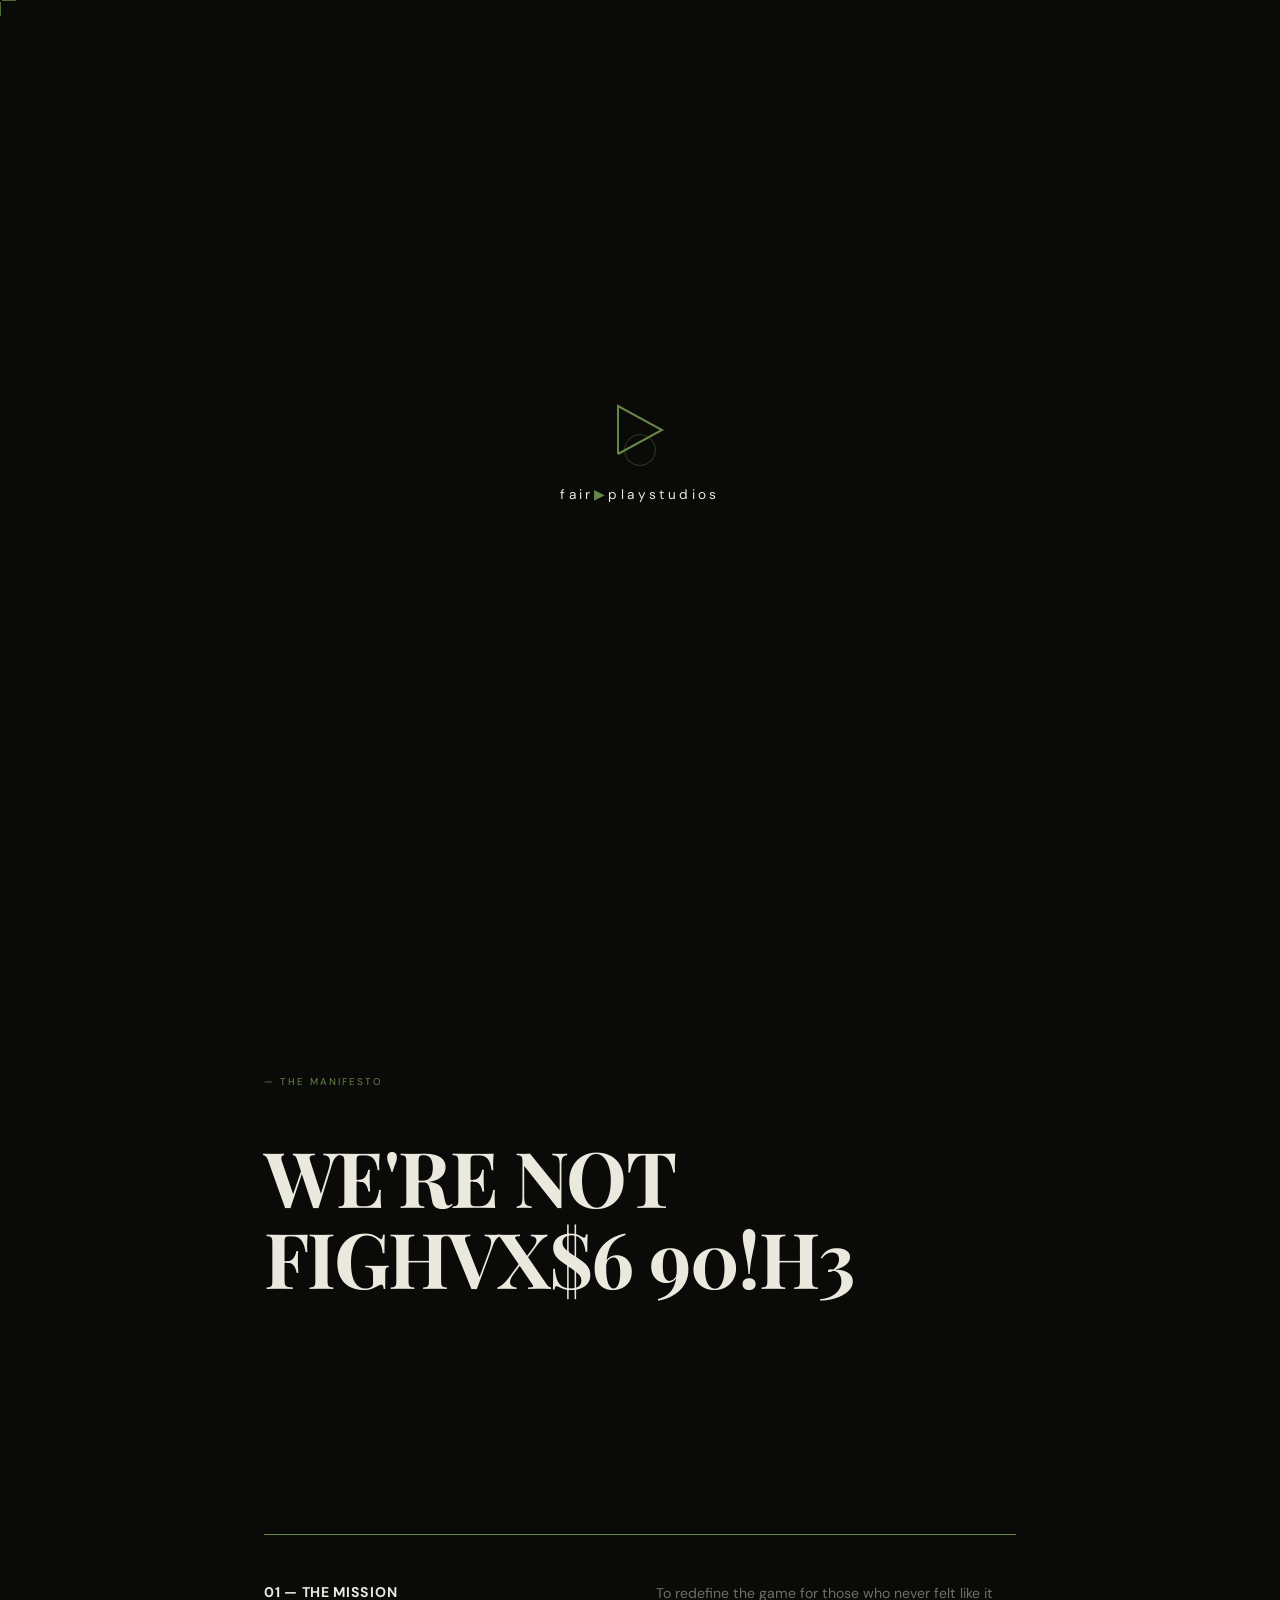
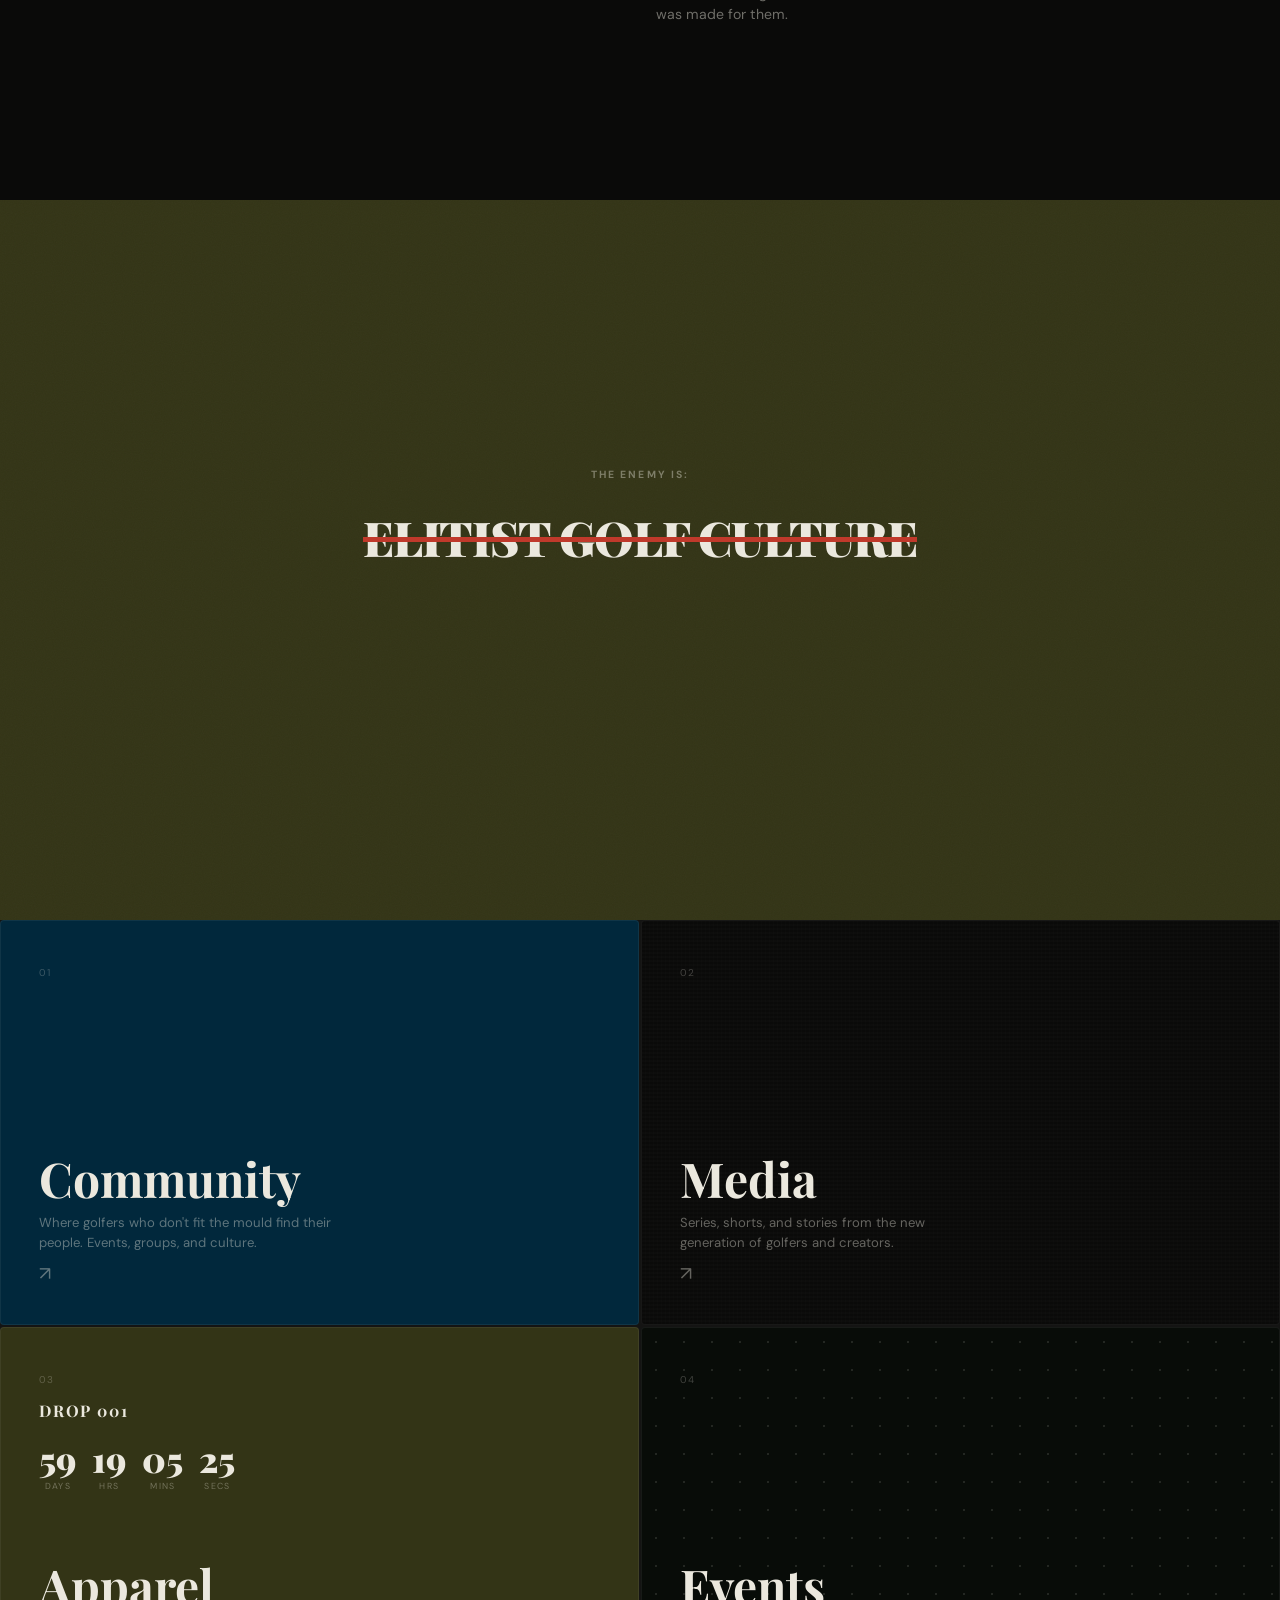
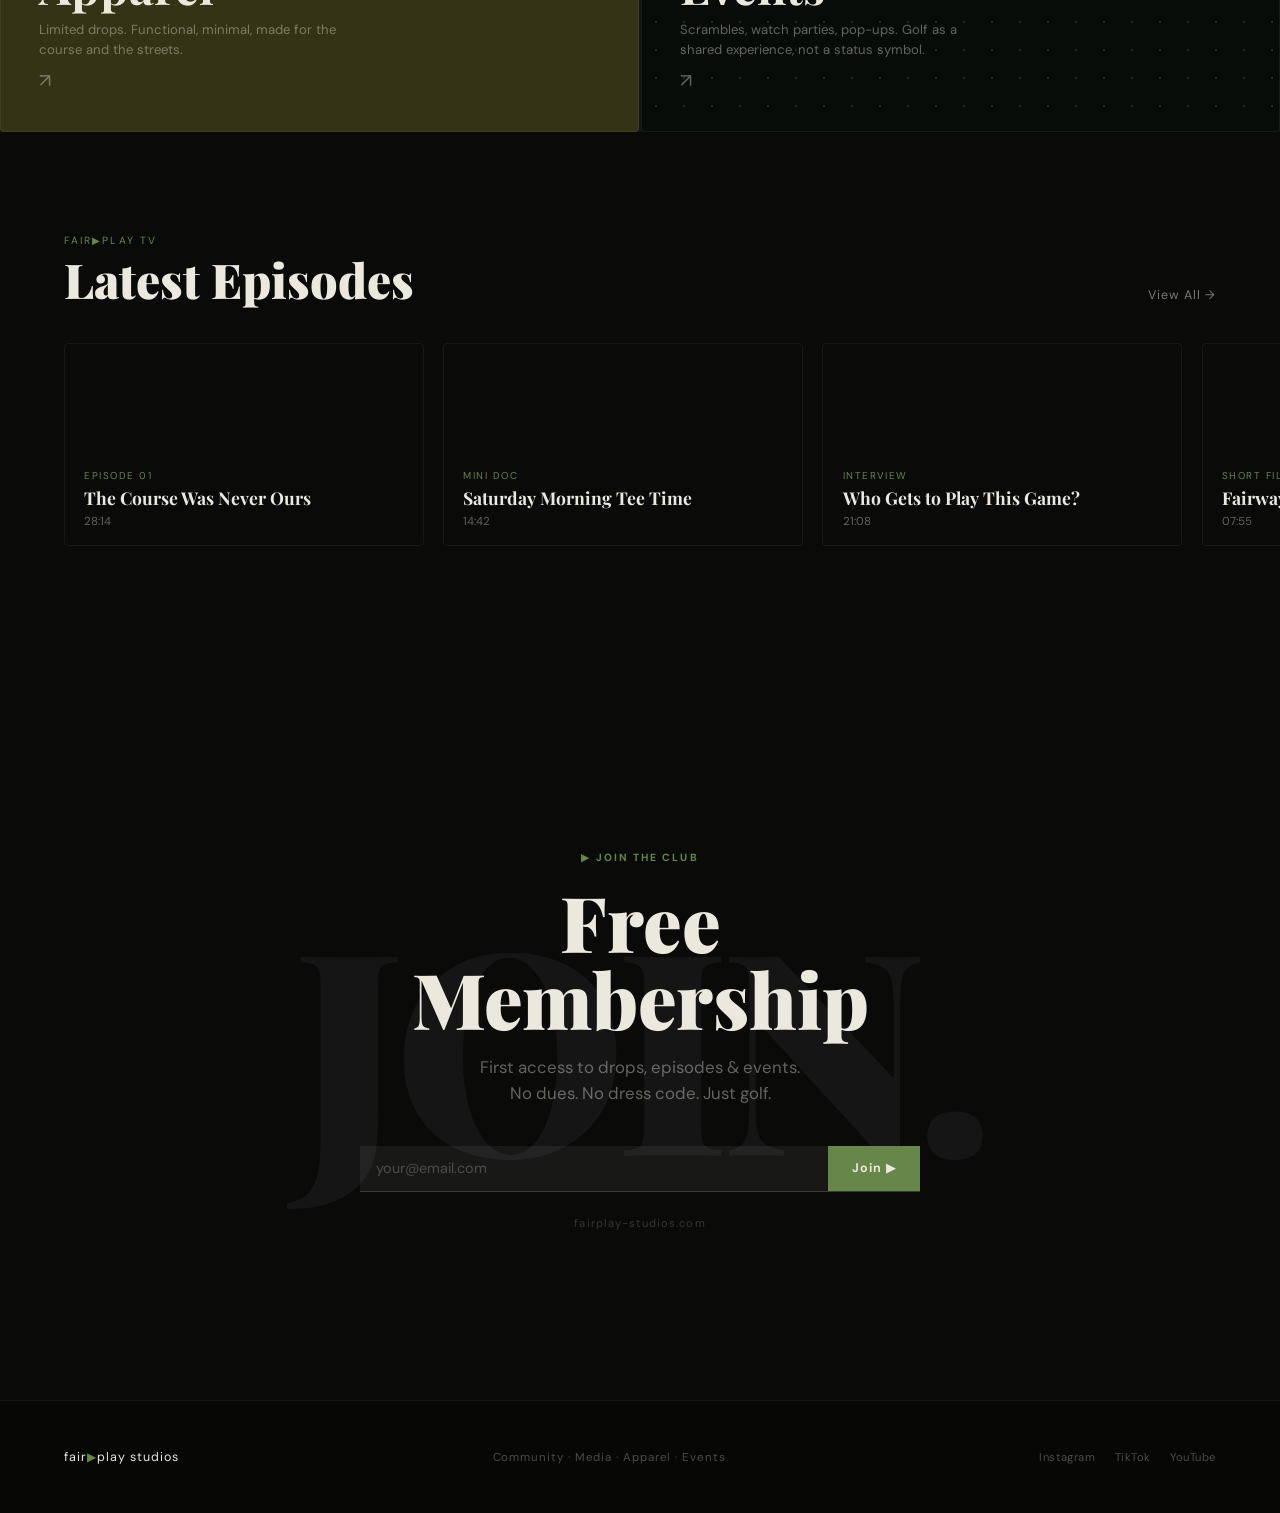
==== commit d265c0b3: "Fill video placeholders with real clips, remove emoji, mobile video optimisation - Replace all gradi" ====
--- a/concept1/index.html
+++ b/concept1/index.html
@@ -1535,7 +1535,7 @@
        MOBILE FULL-SCREEN DRAWER
   ══════════════════════════════════════ -->
   <div id="mobile-drawer" role="dialog" aria-modal="true" aria-label="Mobile navigation">
-    <button class="drawer-close-btn" id="drawer-close" aria-label="Close menu">✕</button>
+    <button class="drawer-close-btn" id="drawer-close" aria-label="Close menu">&times;</button>
     <a href="#bento"      class="drawer-link">Community</a>
     <a href="#media-reel" class="drawer-link">Media</a>
     <a href="#bento"      class="drawer-link">Drops</a>
@@ -1731,7 +1731,7 @@
       <div class="reel-track" id="reel-track">
 
         <div class="reel-card">
-          <div class="reel-card-bg" style="background: linear-gradient(135deg, #01283C 0%, #0a1a28 100%);"></div>
+          <video class="reel-card-bg" src="../video1.mov" muted loop playsinline preload="none"></video>
           <div class="reel-card-overlay"></div>
           <div class="reel-card-info">
             <span class="reel-card-tag">Episode 01</span>
@@ -1742,7 +1742,7 @@
         </div>
 
         <div class="reel-card">
-          <div class="reel-card-bg" style="background: linear-gradient(135deg, #333416 0%, #1c1c0d 100%);"></div>
+          <video class="reel-card-bg" src="../video2.mov" muted loop playsinline preload="none"></video>
           <div class="reel-card-overlay"></div>
           <div class="reel-card-info">
             <span class="reel-card-tag">Mini Doc</span>
@@ -1753,7 +1753,7 @@
         </div>
 
         <div class="reel-card">
-          <div class="reel-card-bg" style="background: linear-gradient(135deg, #1a0f28 0%, #01283C 100%);"></div>
+          <video class="reel-card-bg" src="../video3.mov" muted loop playsinline preload="none"></video>
           <div class="reel-card-overlay"></div>
           <div class="reel-card-info">
             <span class="reel-card-tag">Interview</span>
@@ -1764,7 +1764,7 @@
         </div>
 
         <div class="reel-card">
-          <div class="reel-card-bg" style="background: linear-gradient(135deg, #0a0a09 0%, #333416 100%);"></div>
+          <video class="reel-card-bg" src="../video1.mov" muted loop playsinline preload="none"></video>
           <div class="reel-card-overlay"></div>
           <div class="reel-card-info">
             <span class="reel-card-tag">Short Film</span>
@@ -1775,7 +1775,7 @@
         </div>
 
         <div class="reel-card">
-          <div class="reel-card-bg" style="background: linear-gradient(135deg, #0d1f0d 0%, #01283C 100%);"></div>
+          <video class="reel-card-bg" src="../video2.mov" muted loop playsinline preload="none"></video>
           <div class="reel-card-overlay"></div>
           <div class="reel-card-info">
             <span class="reel-card-tag">Highlight</span>
@@ -2269,6 +2269,33 @@
       cell.addEventListener('mouseleave', () => { vid.pause(); vid.currentTime = 0; });
     })();
 
+    /* ══════════════════════════════════════════════════════════
+       REEL CARD VIDEOS — play on hover (desktop), autoplay in-view (mobile)
+    ══════════════════════════════════════════════════════════ */
+    (function initReelVideos() {
+      const isMobile = window.innerWidth <= 768;
+      const cards    = document.querySelectorAll('.reel-card');
+
+      cards.forEach(card => {
+        const video = card.querySelector('video');
+        if (!video) return;
+
+        if (isMobile) {
+          // On mobile: play when scrolled into view
+          const obs = new IntersectionObserver(entries => {
+            entries.forEach(e => {
+              if (e.isIntersecting) video.play().catch(() => {});
+              else { video.pause(); video.currentTime = 0; }
+            });
+          }, { threshold: 0.5 });
+          obs.observe(card);
+        } else {
+          card.addEventListener('mouseenter', () => video.play().catch(() => {}));
+          card.addEventListener('mouseleave', () => { video.pause(); video.currentTime = 0; });
+        }
+      });
+    })();
+
   </script>
 </body>
 </html>
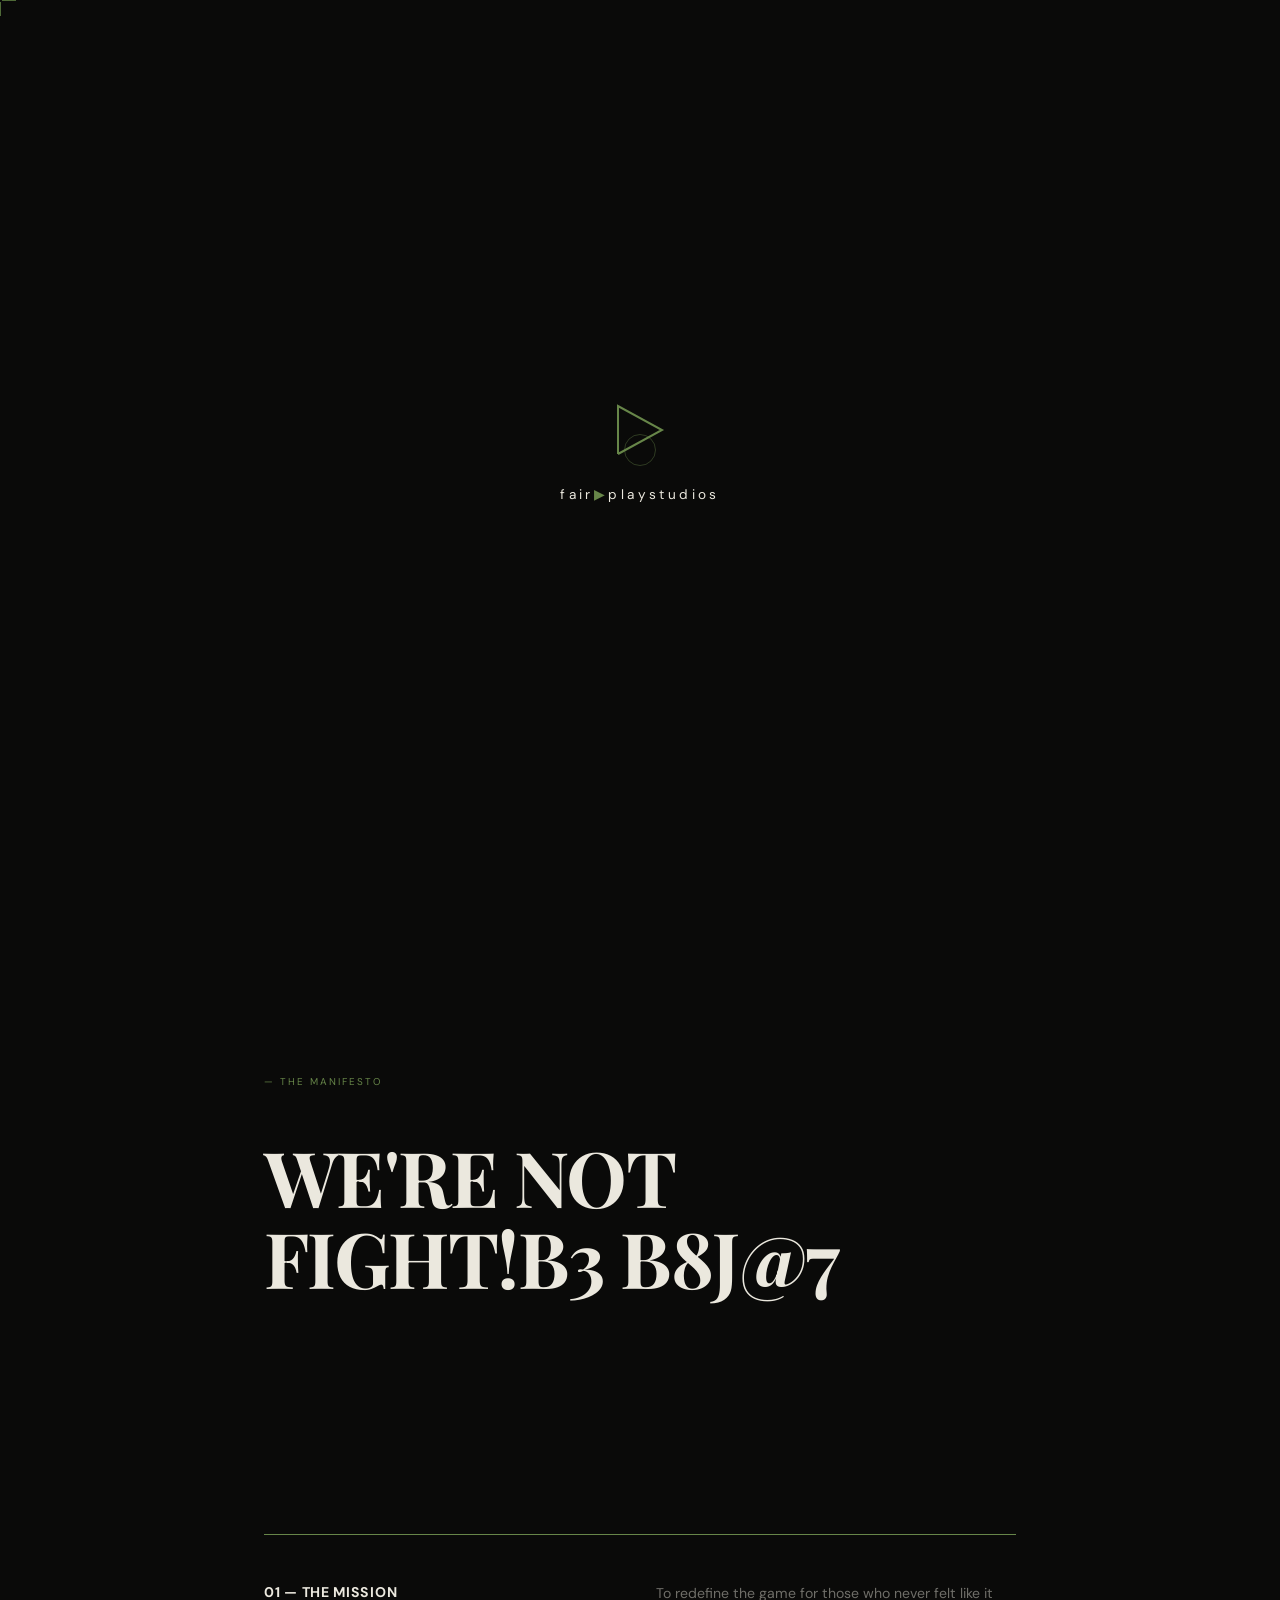
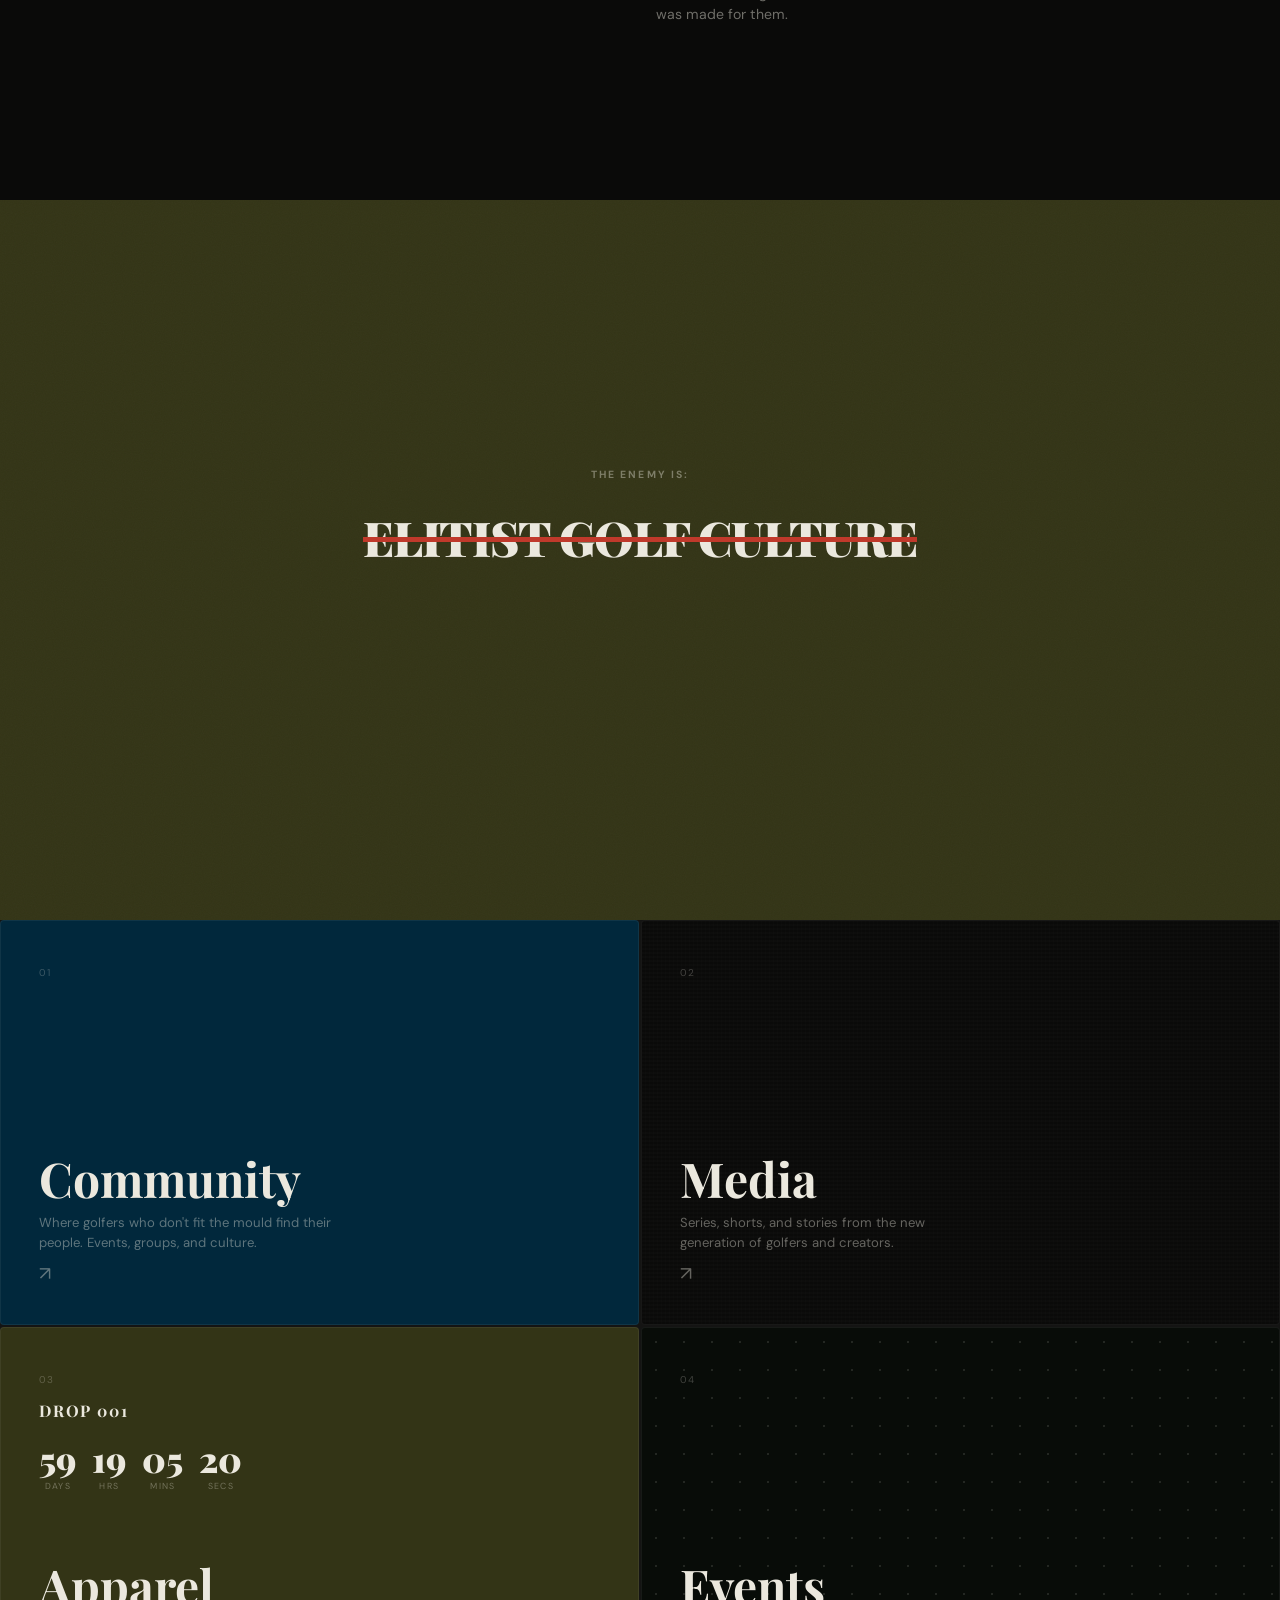
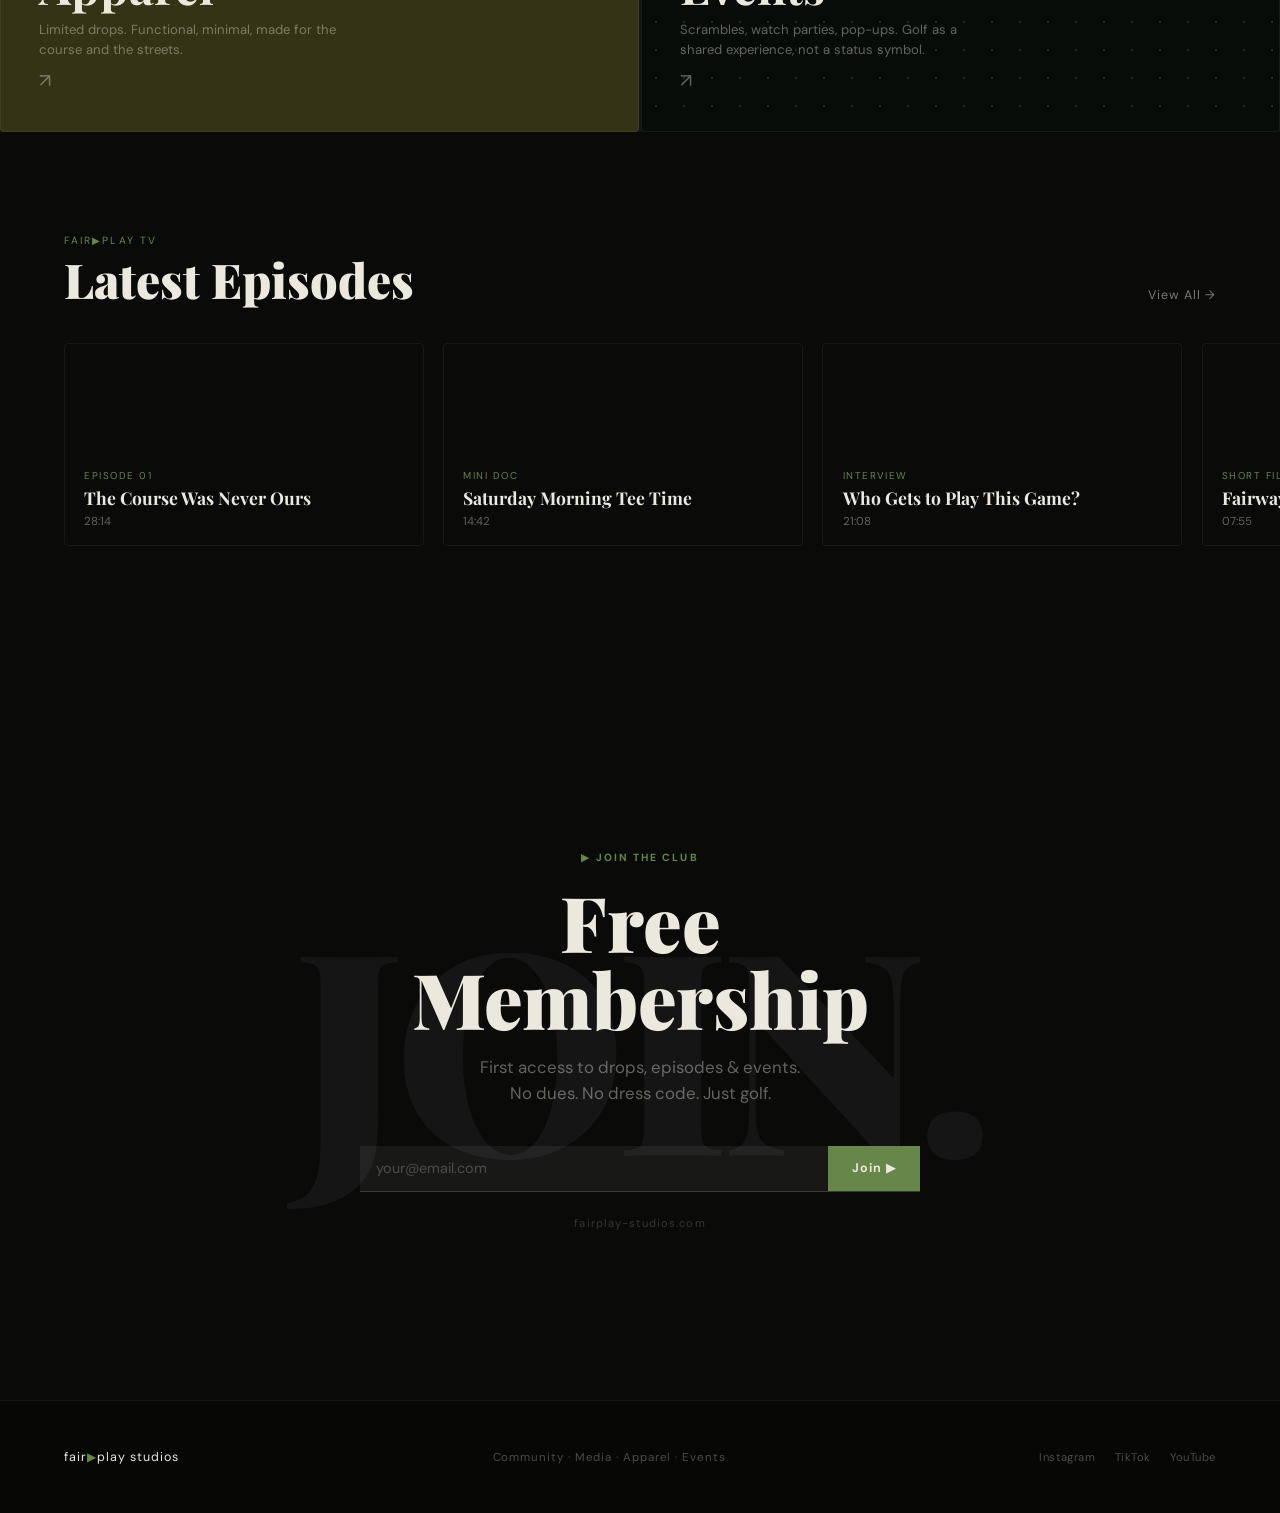
==== commit bb055752: "Fix blank video placeholders — switch preload=none to autoplay All card videos (episode, reel, vid-t" ====
--- a/concept1/index.html
+++ b/concept1/index.html
@@ -1657,7 +1657,7 @@
 
     <!-- 02 MEDIA -->
     <div class="bento-cell bento-cell-02">
-      <video class="bento-bg-video" muted loop playsinline preload="none">
+      <video class="bento-bg-video" autoplay muted loop playsinline>
         <source src="../video2.mov" type="video/mp4" />
       </video>
       <div class="bento-top">
@@ -1731,7 +1731,7 @@
       <div class="reel-track" id="reel-track">
 
         <div class="reel-card">
-          <video class="reel-card-bg" src="../video1.mov" muted loop playsinline preload="none"></video>
+          <video class="reel-card-bg" src="../video1.mov" autoplay muted loop playsinline></video>
           <div class="reel-card-overlay"></div>
           <div class="reel-card-info">
             <span class="reel-card-tag">Episode 01</span>
@@ -1742,7 +1742,7 @@
         </div>
 
         <div class="reel-card">
-          <video class="reel-card-bg" src="../video2.mov" muted loop playsinline preload="none"></video>
+          <video class="reel-card-bg" src="../video2.mov" autoplay muted loop playsinline></video>
           <div class="reel-card-overlay"></div>
           <div class="reel-card-info">
             <span class="reel-card-tag">Mini Doc</span>
@@ -1753,7 +1753,7 @@
         </div>
 
         <div class="reel-card">
-          <video class="reel-card-bg" src="../video3.mov" muted loop playsinline preload="none"></video>
+          <video class="reel-card-bg" src="../video3.mov" autoplay muted loop playsinline></video>
           <div class="reel-card-overlay"></div>
           <div class="reel-card-info">
             <span class="reel-card-tag">Interview</span>
@@ -1764,7 +1764,7 @@
         </div>
 
         <div class="reel-card">
-          <video class="reel-card-bg" src="../video1.mov" muted loop playsinline preload="none"></video>
+          <video class="reel-card-bg" src="../video1.mov" autoplay muted loop playsinline></video>
           <div class="reel-card-overlay"></div>
           <div class="reel-card-info">
             <span class="reel-card-tag">Short Film</span>
@@ -1775,7 +1775,7 @@
         </div>
 
         <div class="reel-card">
-          <video class="reel-card-bg" src="../video2.mov" muted loop playsinline preload="none"></video>
+          <video class="reel-card-bg" src="../video2.mov" autoplay muted loop playsinline></video>
           <div class="reel-card-overlay"></div>
           <div class="reel-card-info">
             <span class="reel-card-tag">Highlight</span>
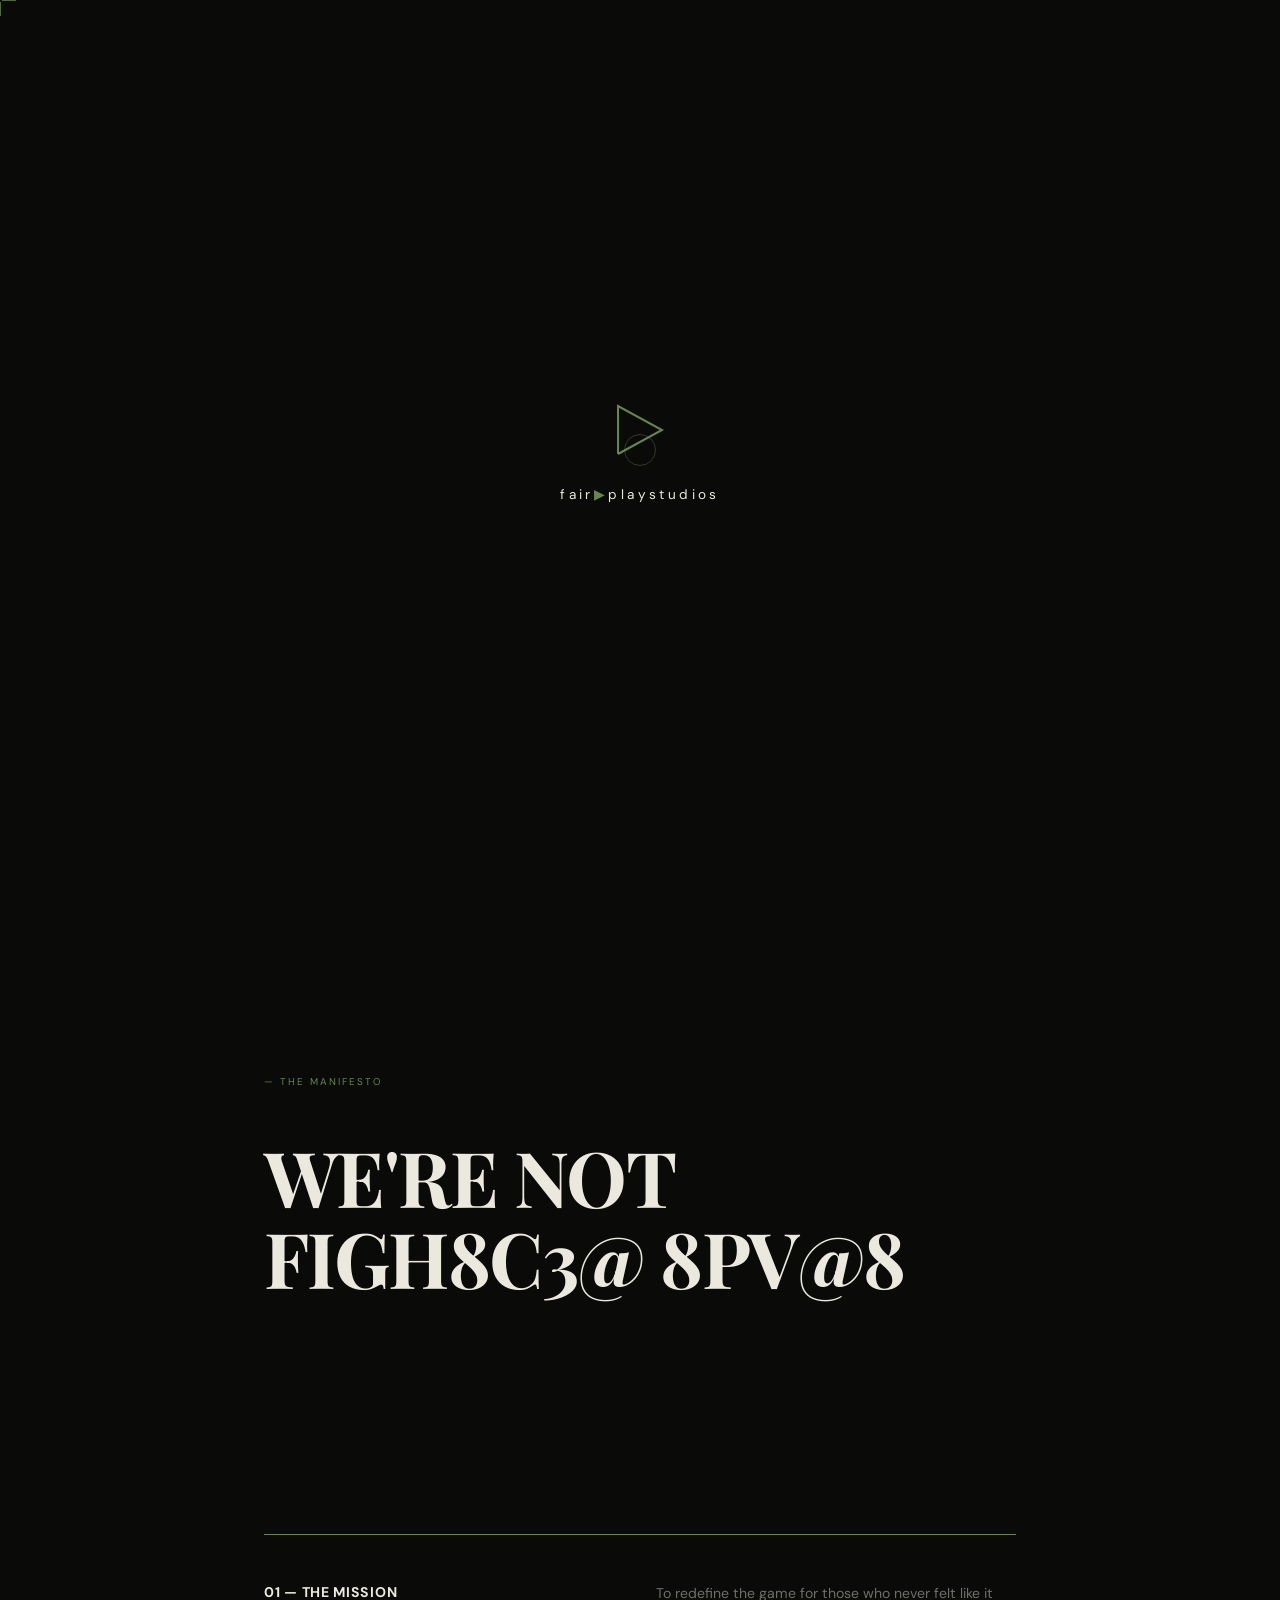
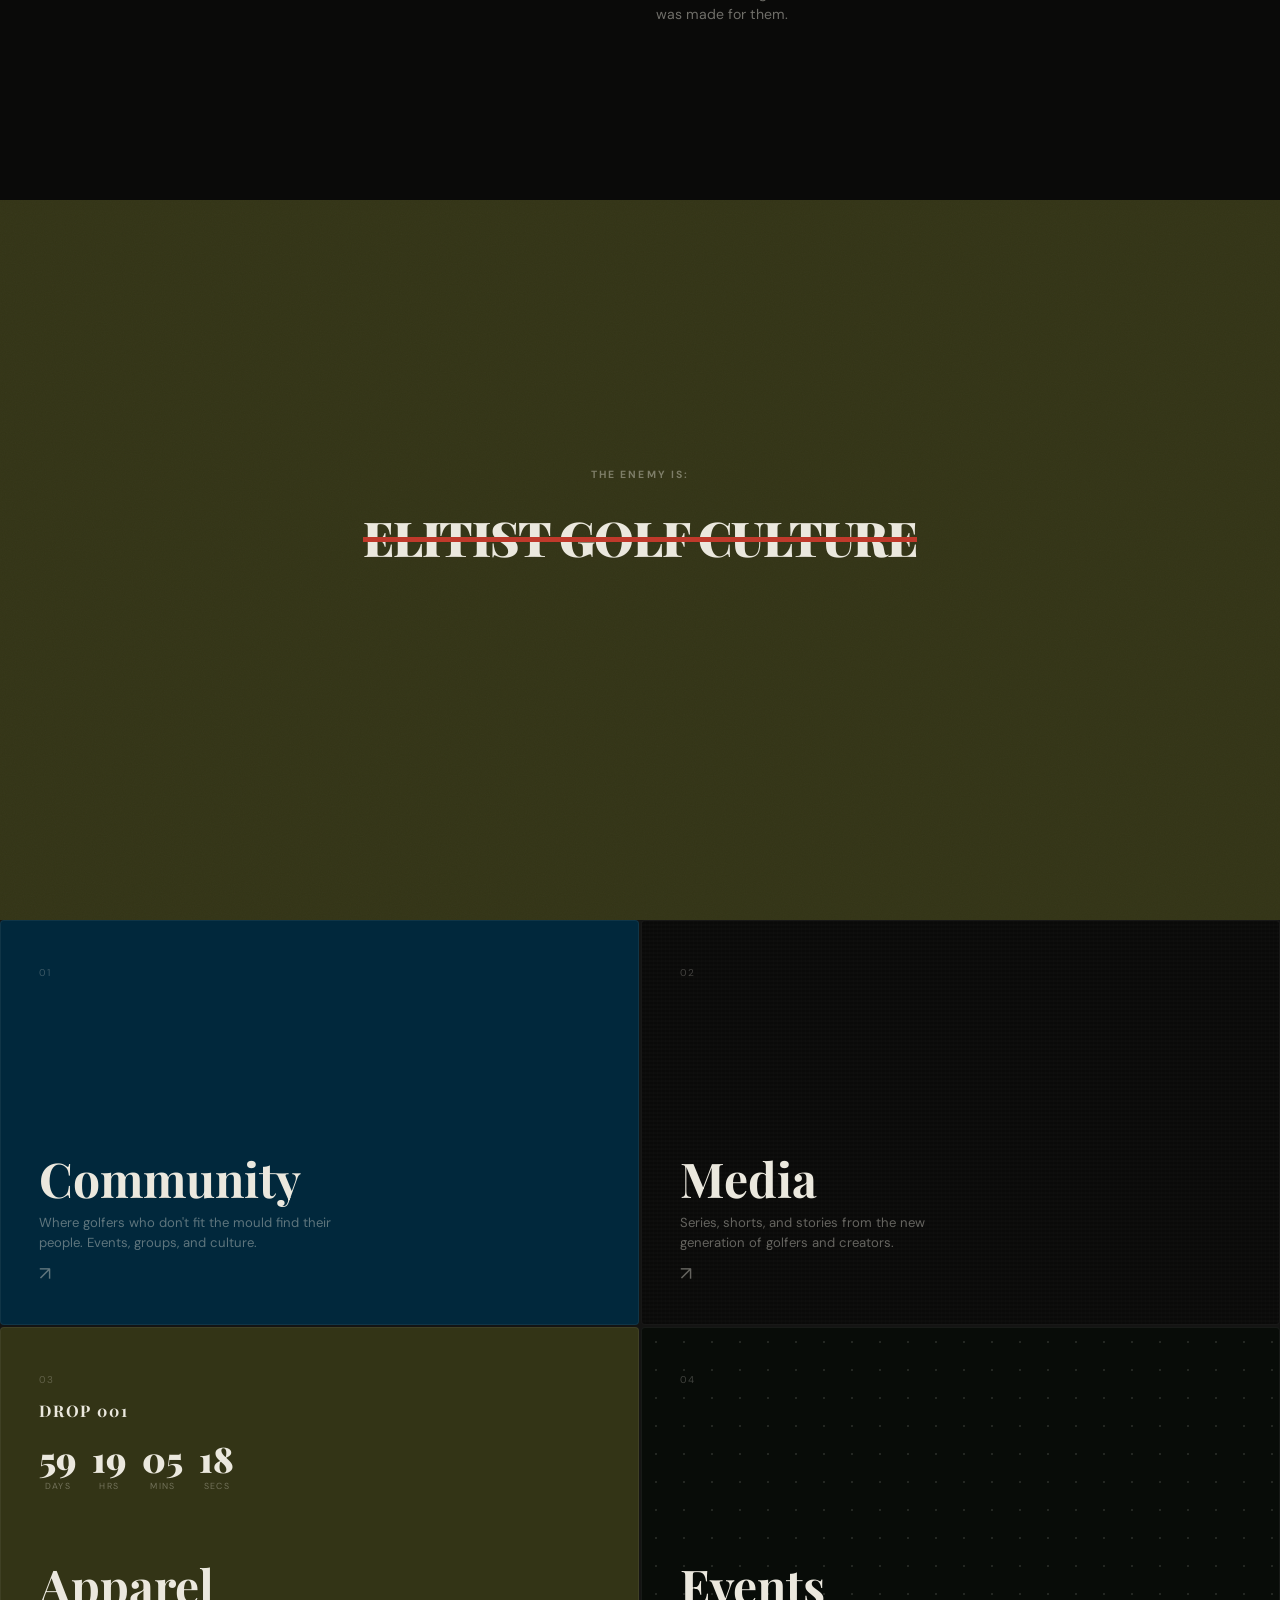
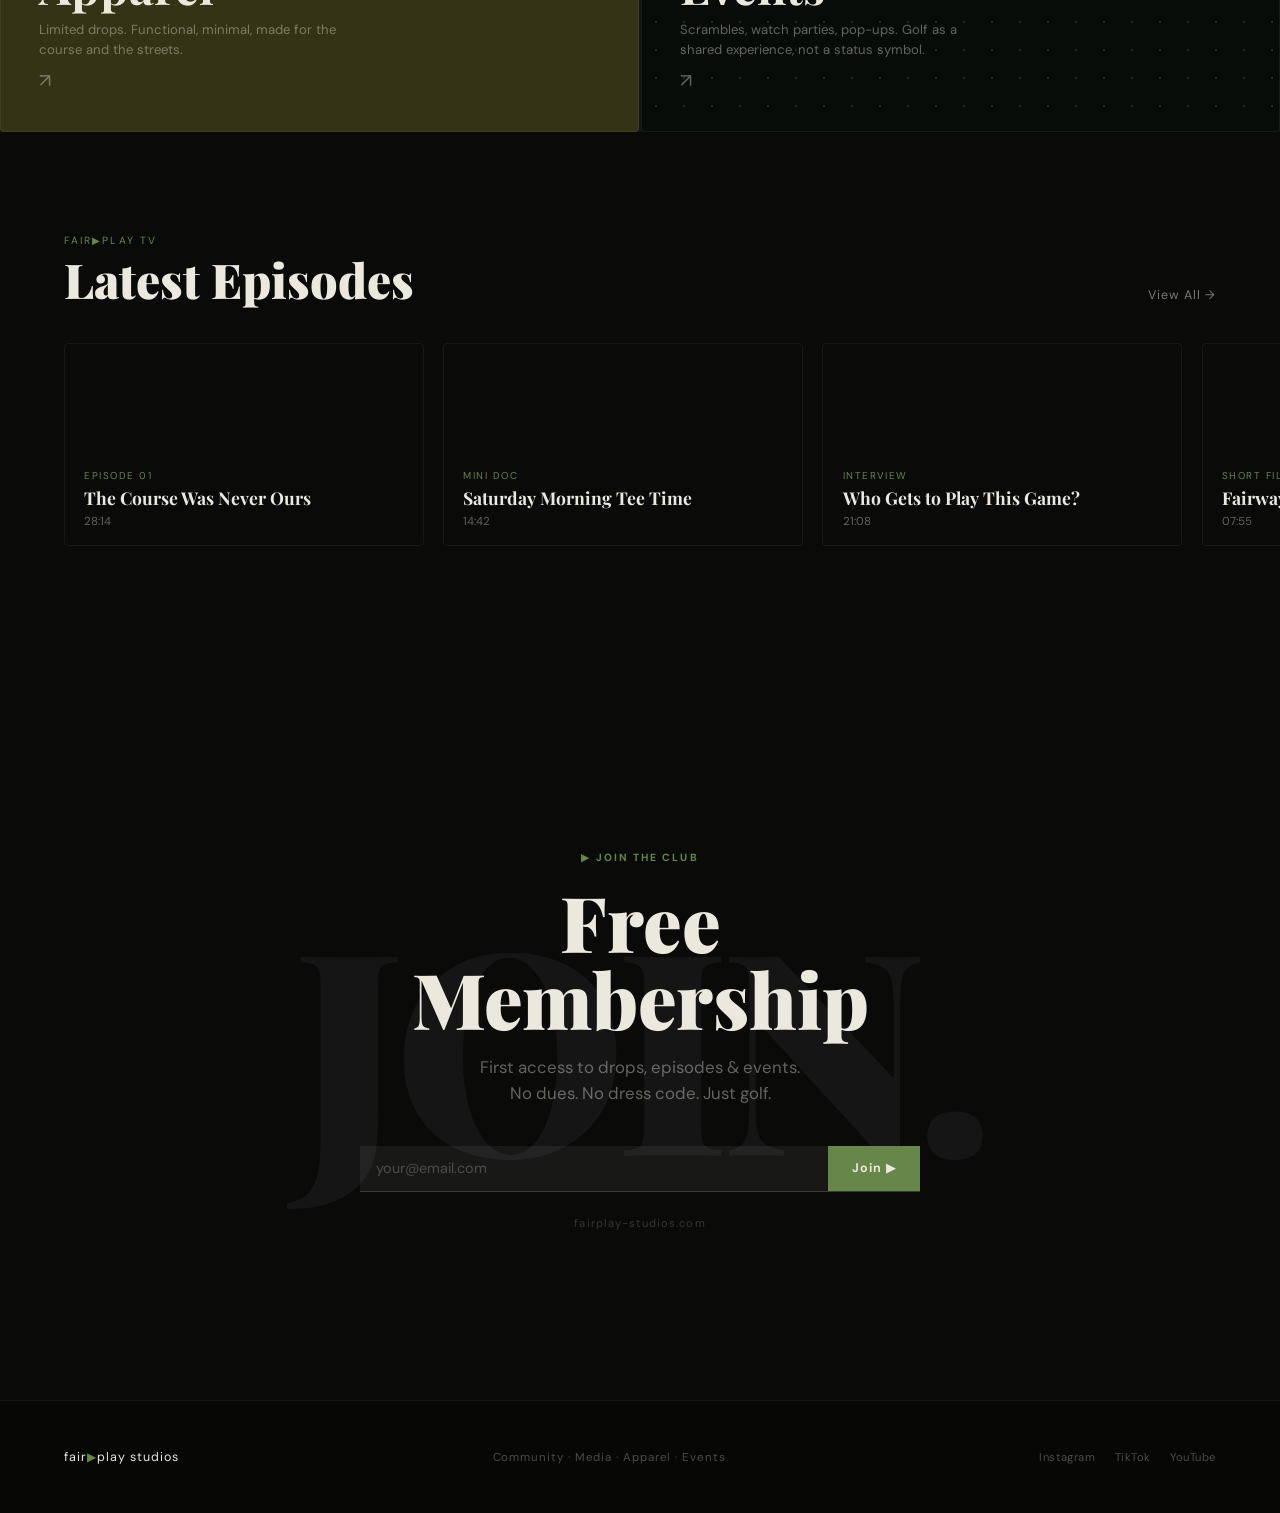
==== commit 3ef549e4: "Final polish pass — fix video conflicts, clean dead code, client-ready copy - Remove pause-on-mousel" ====
--- a/concept1/index.html
+++ b/concept1/index.html
@@ -2257,44 +2257,10 @@
       });
     })();
 
-    /* ══════════════════════════════════════════════════════════
-       BENTO VIDEO — play on hover, pause on leave
-    ══════════════════════════════════════════════════════════ */
-    (function initBentoVideo() {
-      const cell = document.querySelector('.bento-cell-02');
-      const vid  = cell && cell.querySelector('.bento-bg-video');
-      if (!cell || !vid) return;
-
-      cell.addEventListener('mouseenter', () => vid.play().catch(() => {}));
-      cell.addEventListener('mouseleave', () => { vid.pause(); vid.currentTime = 0; });
-    })();
-
-    /* ══════════════════════════════════════════════════════════
-       REEL CARD VIDEOS — play on hover (desktop), autoplay in-view (mobile)
-    ══════════════════════════════════════════════════════════ */
-    (function initReelVideos() {
-      const isMobile = window.innerWidth <= 768;
-      const cards    = document.querySelectorAll('.reel-card');
-
-      cards.forEach(card => {
-        const video = card.querySelector('video');
-        if (!video) return;
-
-        if (isMobile) {
-          // On mobile: play when scrolled into view
-          const obs = new IntersectionObserver(entries => {
-            entries.forEach(e => {
-              if (e.isIntersecting) video.play().catch(() => {});
-              else { video.pause(); video.currentTime = 0; }
-            });
-          }, { threshold: 0.5 });
-          obs.observe(card);
-        } else {
-          card.addEventListener('mouseenter', () => video.play().catch(() => {}));
-          card.addEventListener('mouseleave', () => { video.pause(); video.currentTime = 0; });
-        }
-      });
-    })();
+    /* Videos autoplay — ensure play after any browser interruption */
+    document.querySelectorAll('video[autoplay]').forEach(v => {
+      v.play().catch(() => {});
+    });
 
   </script>
 </body>
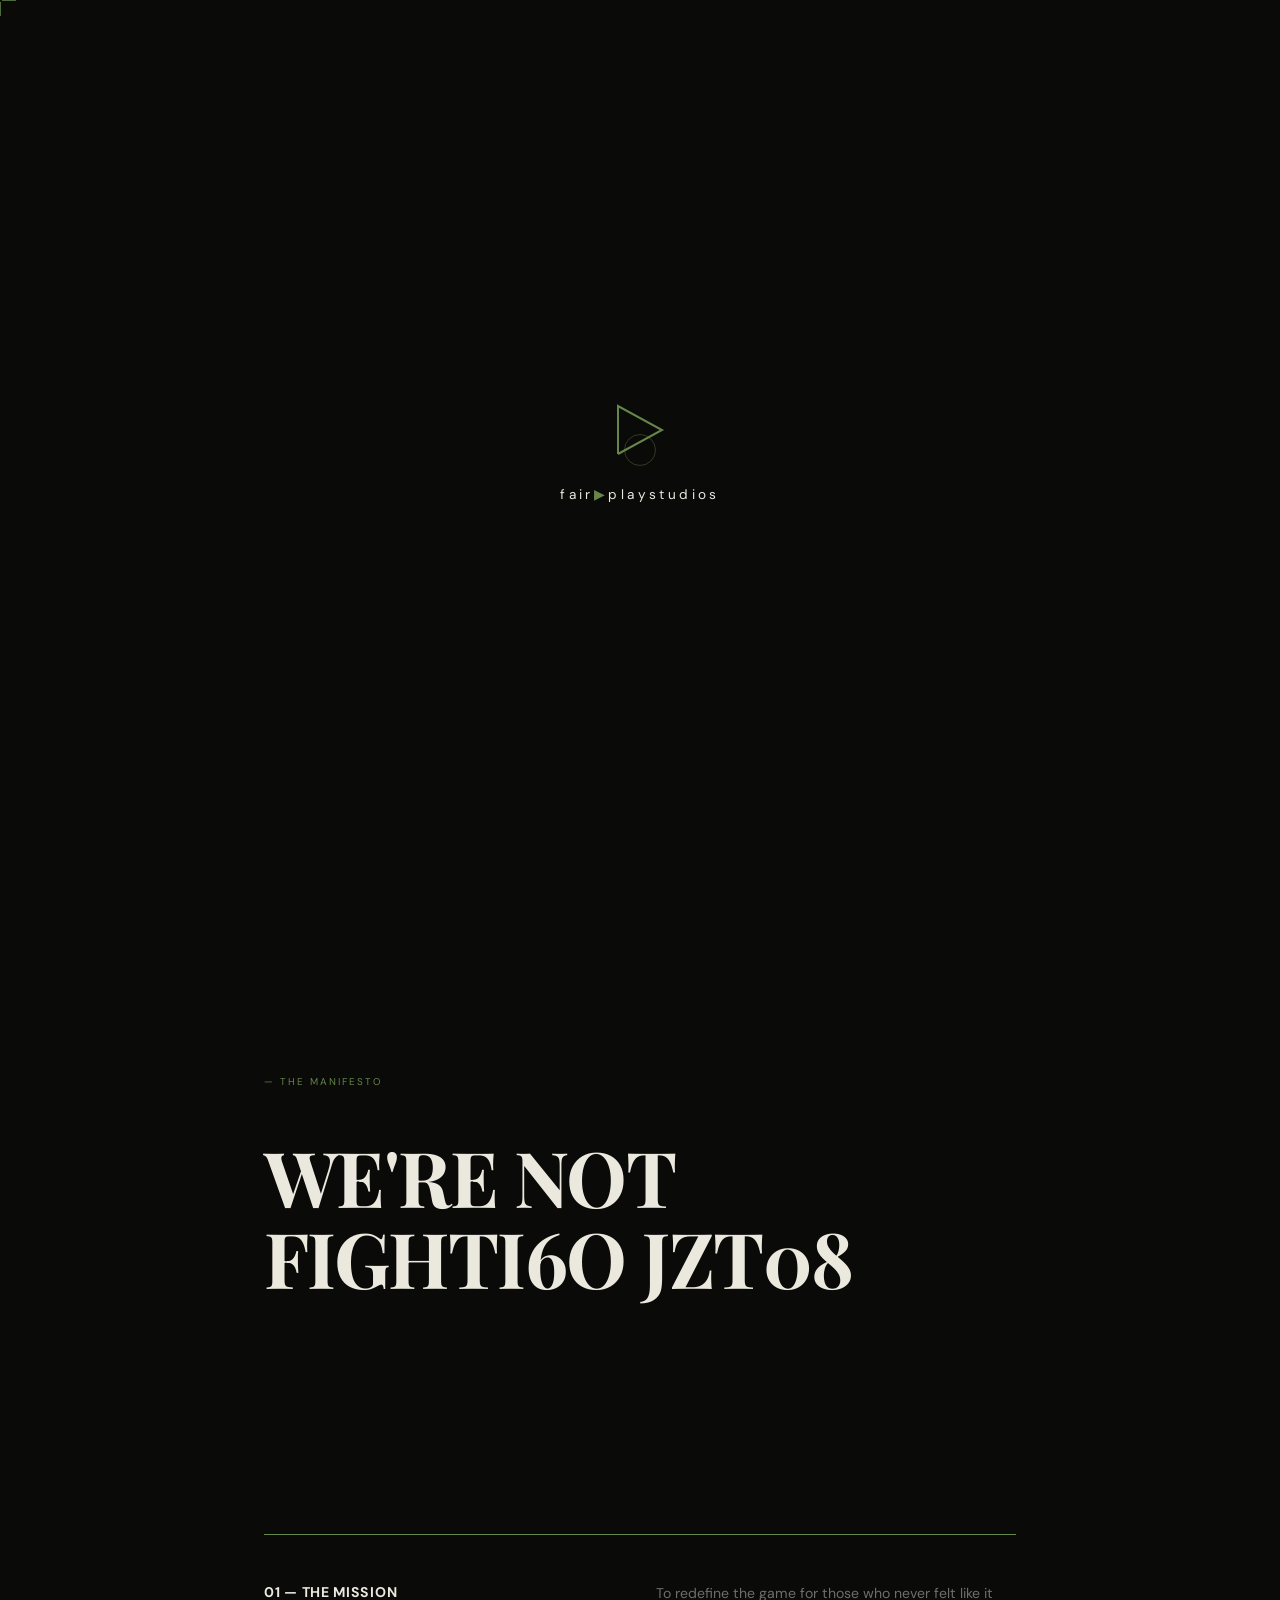
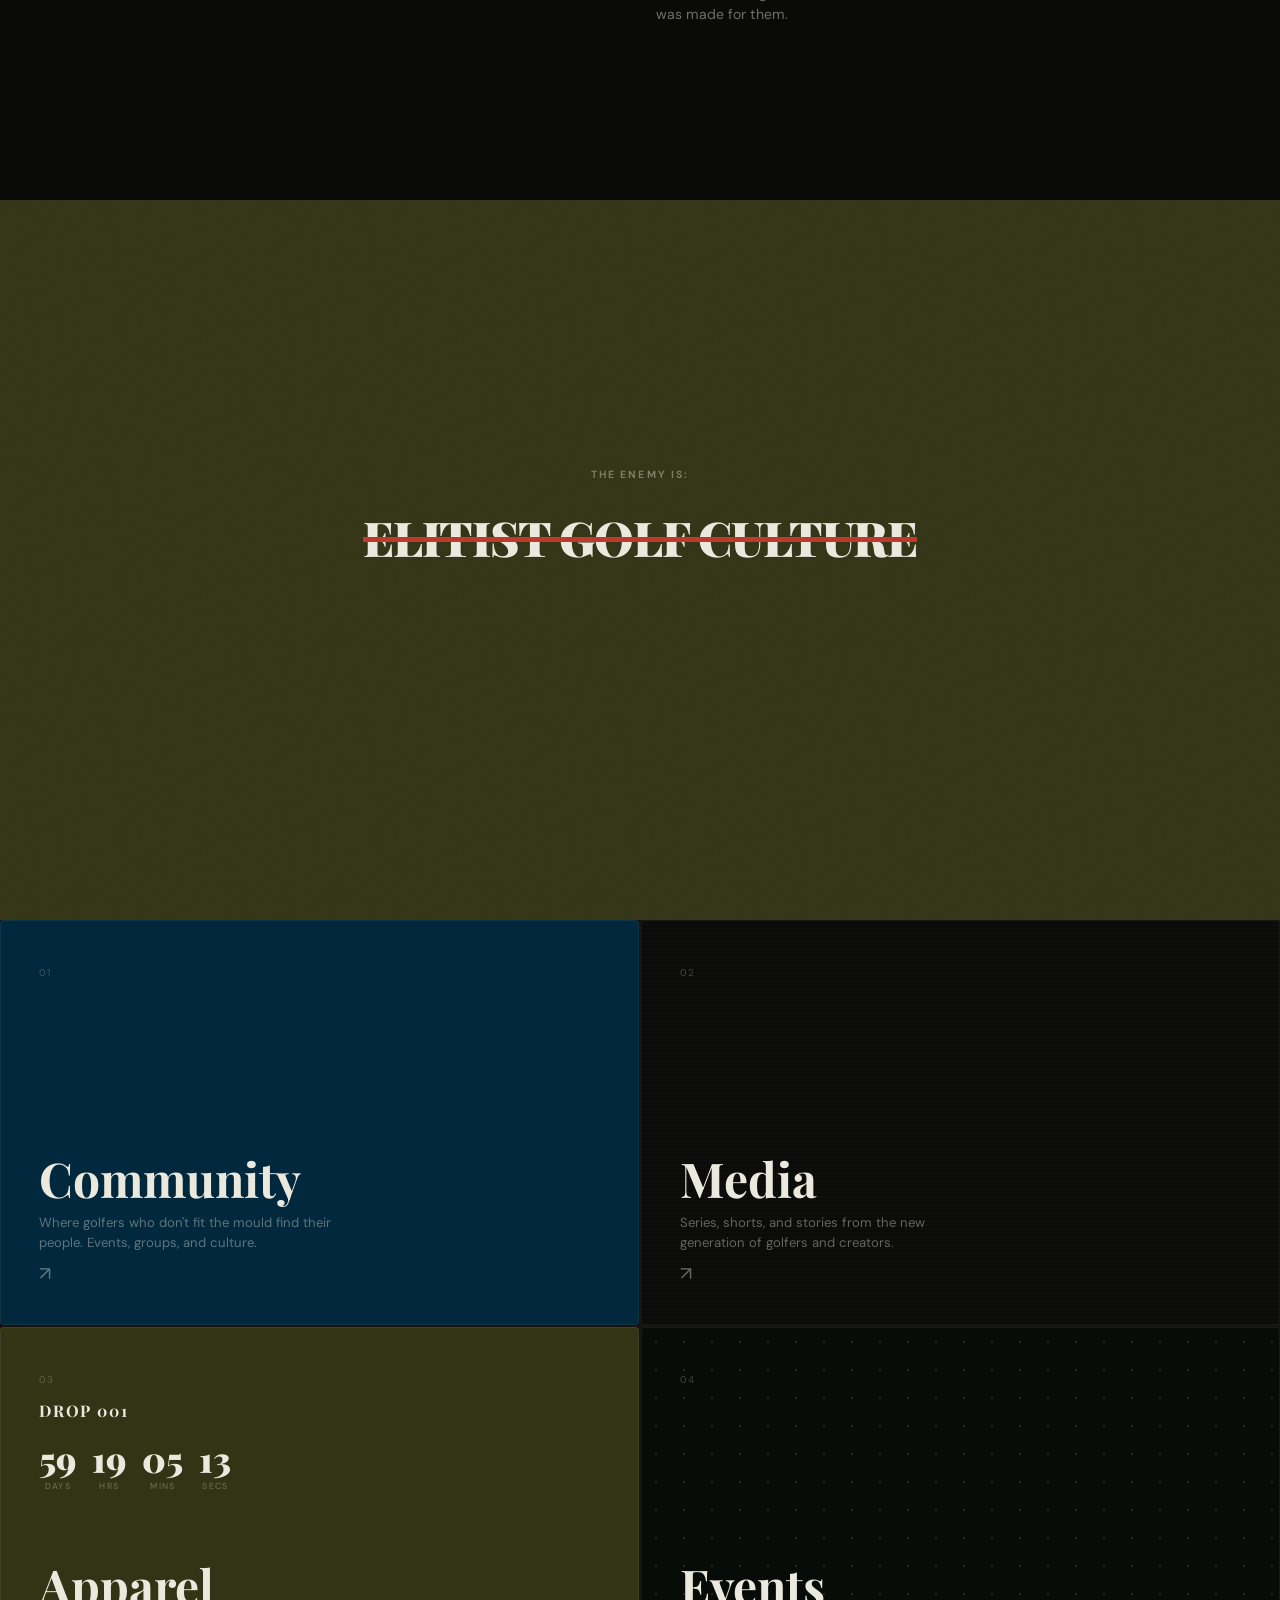
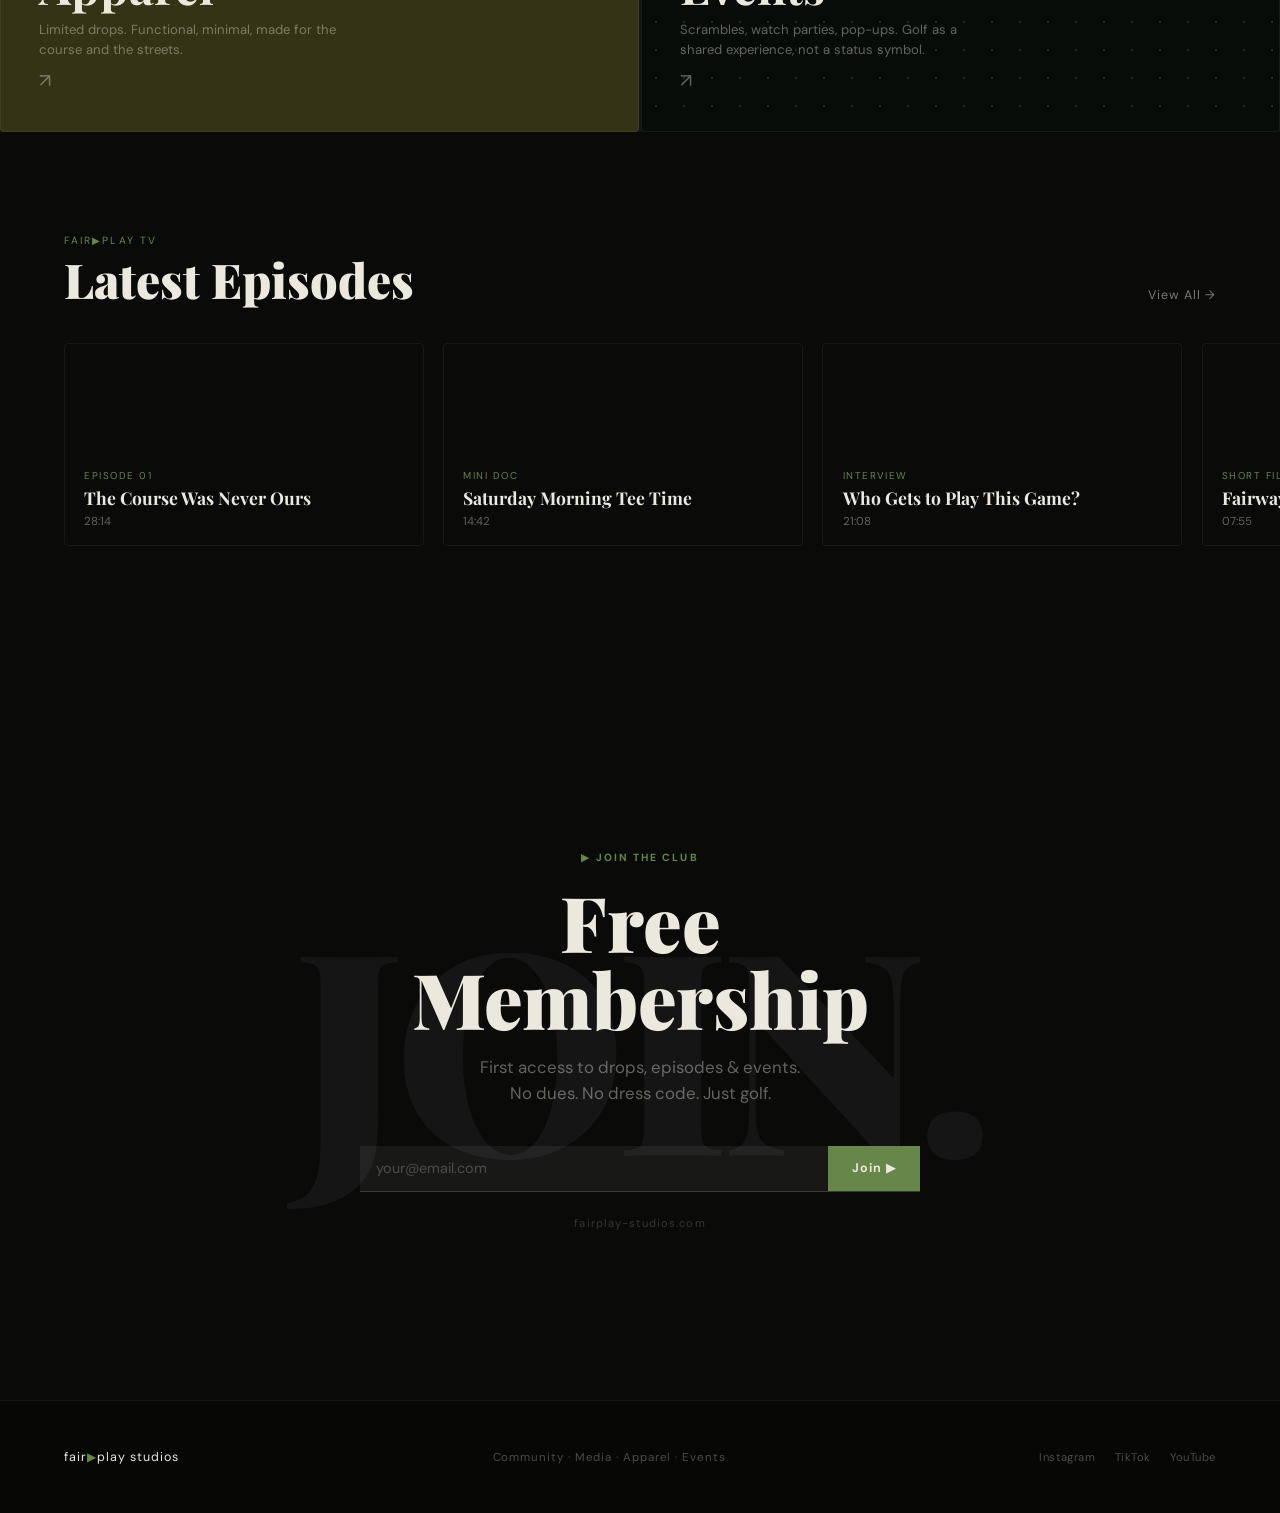
==== commit 21c13d98: "Fix page crash — lazy-load card videos, hero stays autoplay Card videos now use preload=metadata (sh" ====
--- a/concept1/index.html
+++ b/concept1/index.html
@@ -1657,7 +1657,7 @@
 
     <!-- 02 MEDIA -->
     <div class="bento-cell bento-cell-02">
-      <video class="bento-bg-video" autoplay muted loop playsinline>
+      <video class="bento-bg-video" preload="metadata" muted loop playsinline>
         <source src="../video2.mov" type="video/mp4" />
       </video>
       <div class="bento-top">
@@ -1731,7 +1731,7 @@
       <div class="reel-track" id="reel-track">
 
         <div class="reel-card">
-          <video class="reel-card-bg" src="../video1.mov" autoplay muted loop playsinline></video>
+          <video class="reel-card-bg" preload="metadata" src="../video1.mov" muted loop playsinline></video>
           <div class="reel-card-overlay"></div>
           <div class="reel-card-info">
             <span class="reel-card-tag">Episode 01</span>
@@ -1742,7 +1742,7 @@
         </div>
 
         <div class="reel-card">
-          <video class="reel-card-bg" src="../video2.mov" autoplay muted loop playsinline></video>
+          <video class="reel-card-bg" preload="metadata" src="../video2.mov" muted loop playsinline></video>
           <div class="reel-card-overlay"></div>
           <div class="reel-card-info">
             <span class="reel-card-tag">Mini Doc</span>
@@ -1753,7 +1753,7 @@
         </div>
 
         <div class="reel-card">
-          <video class="reel-card-bg" src="../video3.mov" autoplay muted loop playsinline></video>
+          <video class="reel-card-bg" preload="metadata" src="../video3.mov" muted loop playsinline></video>
           <div class="reel-card-overlay"></div>
           <div class="reel-card-info">
             <span class="reel-card-tag">Interview</span>
@@ -1764,7 +1764,7 @@
         </div>
 
         <div class="reel-card">
-          <video class="reel-card-bg" src="../video1.mov" autoplay muted loop playsinline></video>
+          <video class="reel-card-bg" preload="metadata" src="../video1.mov" muted loop playsinline></video>
           <div class="reel-card-overlay"></div>
           <div class="reel-card-info">
             <span class="reel-card-tag">Short Film</span>
@@ -1775,7 +1775,7 @@
         </div>
 
         <div class="reel-card">
-          <video class="reel-card-bg" src="../video2.mov" autoplay muted loop playsinline></video>
+          <video class="reel-card-bg" preload="metadata" src="../video2.mov" muted loop playsinline></video>
           <div class="reel-card-overlay"></div>
           <div class="reel-card-info">
             <span class="reel-card-tag">Highlight</span>
@@ -2257,10 +2257,17 @@
       });
     })();
 
-    /* Videos autoplay — ensure play after any browser interruption */
-    document.querySelectorAll('video[autoplay]').forEach(v => {
-      v.play().catch(() => {});
-    });
+    /* Hero videos — force play */
+    document.querySelectorAll('video[autoplay]').forEach(v => v.play().catch(() => {}));
+    /* Card videos — play when scrolled into view, keep looping */
+    (function() {
+      var obs = new IntersectionObserver(function(entries) {
+        entries.forEach(function(e) {
+          if (e.isIntersecting) { e.target.play().catch(function(){}); obs.unobserve(e.target); }
+        });
+      }, { threshold: 0.1 });
+      document.querySelectorAll('.reel-card-bg, .bento-bg-video').forEach(function(v) { obs.observe(v); });
+    })();
 
   </script>
 </body>
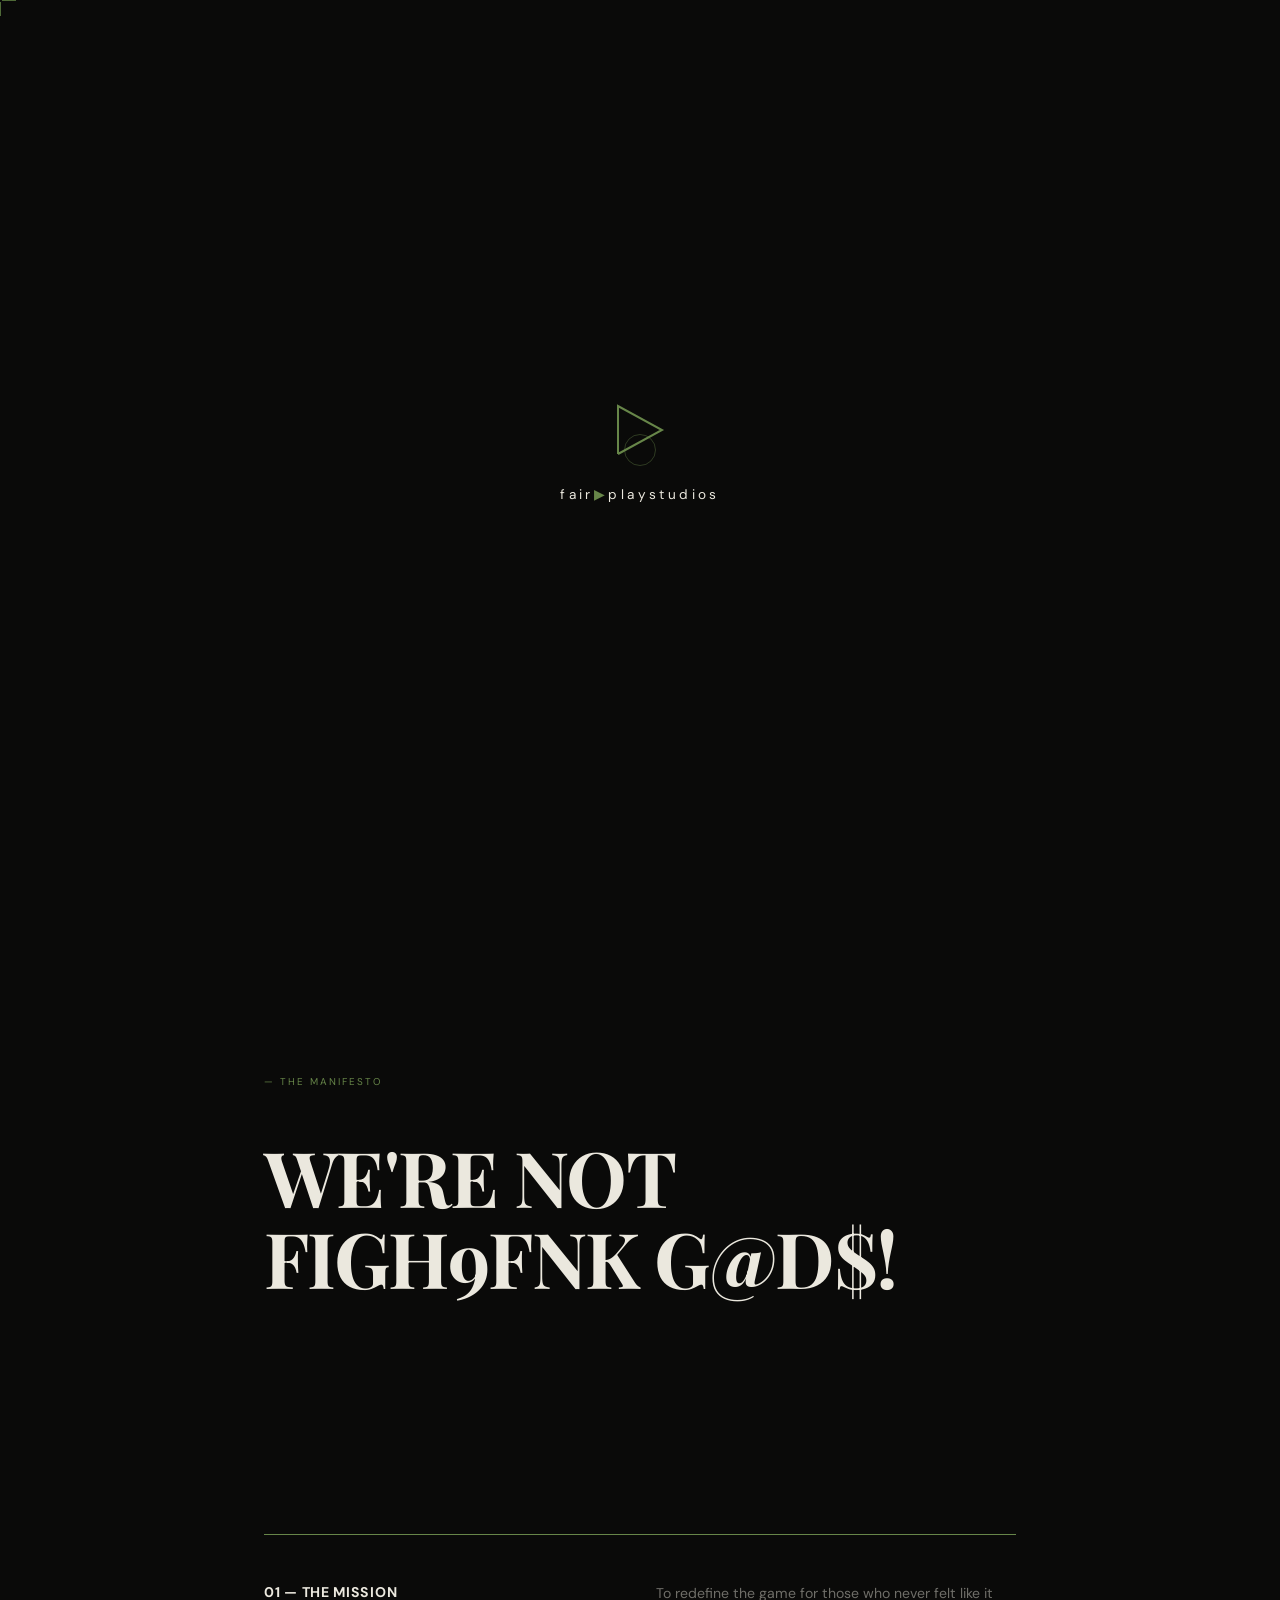
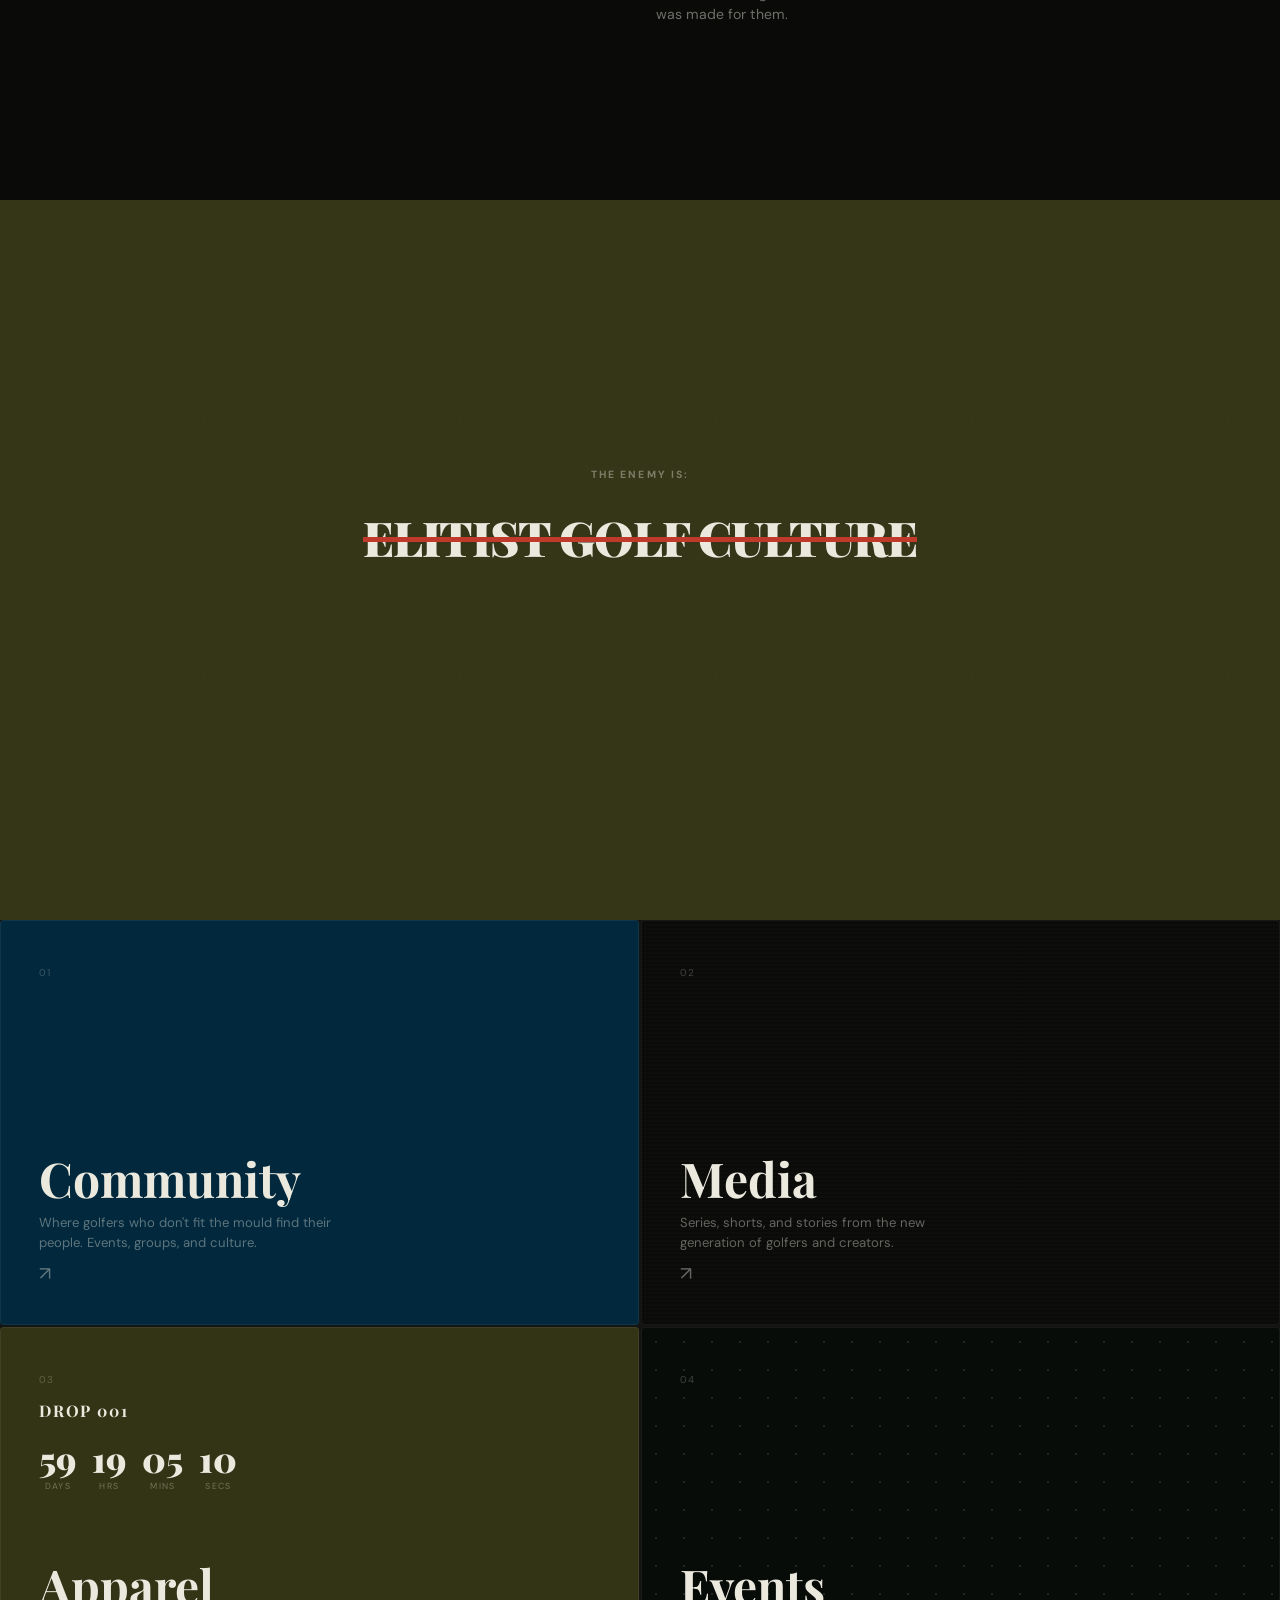
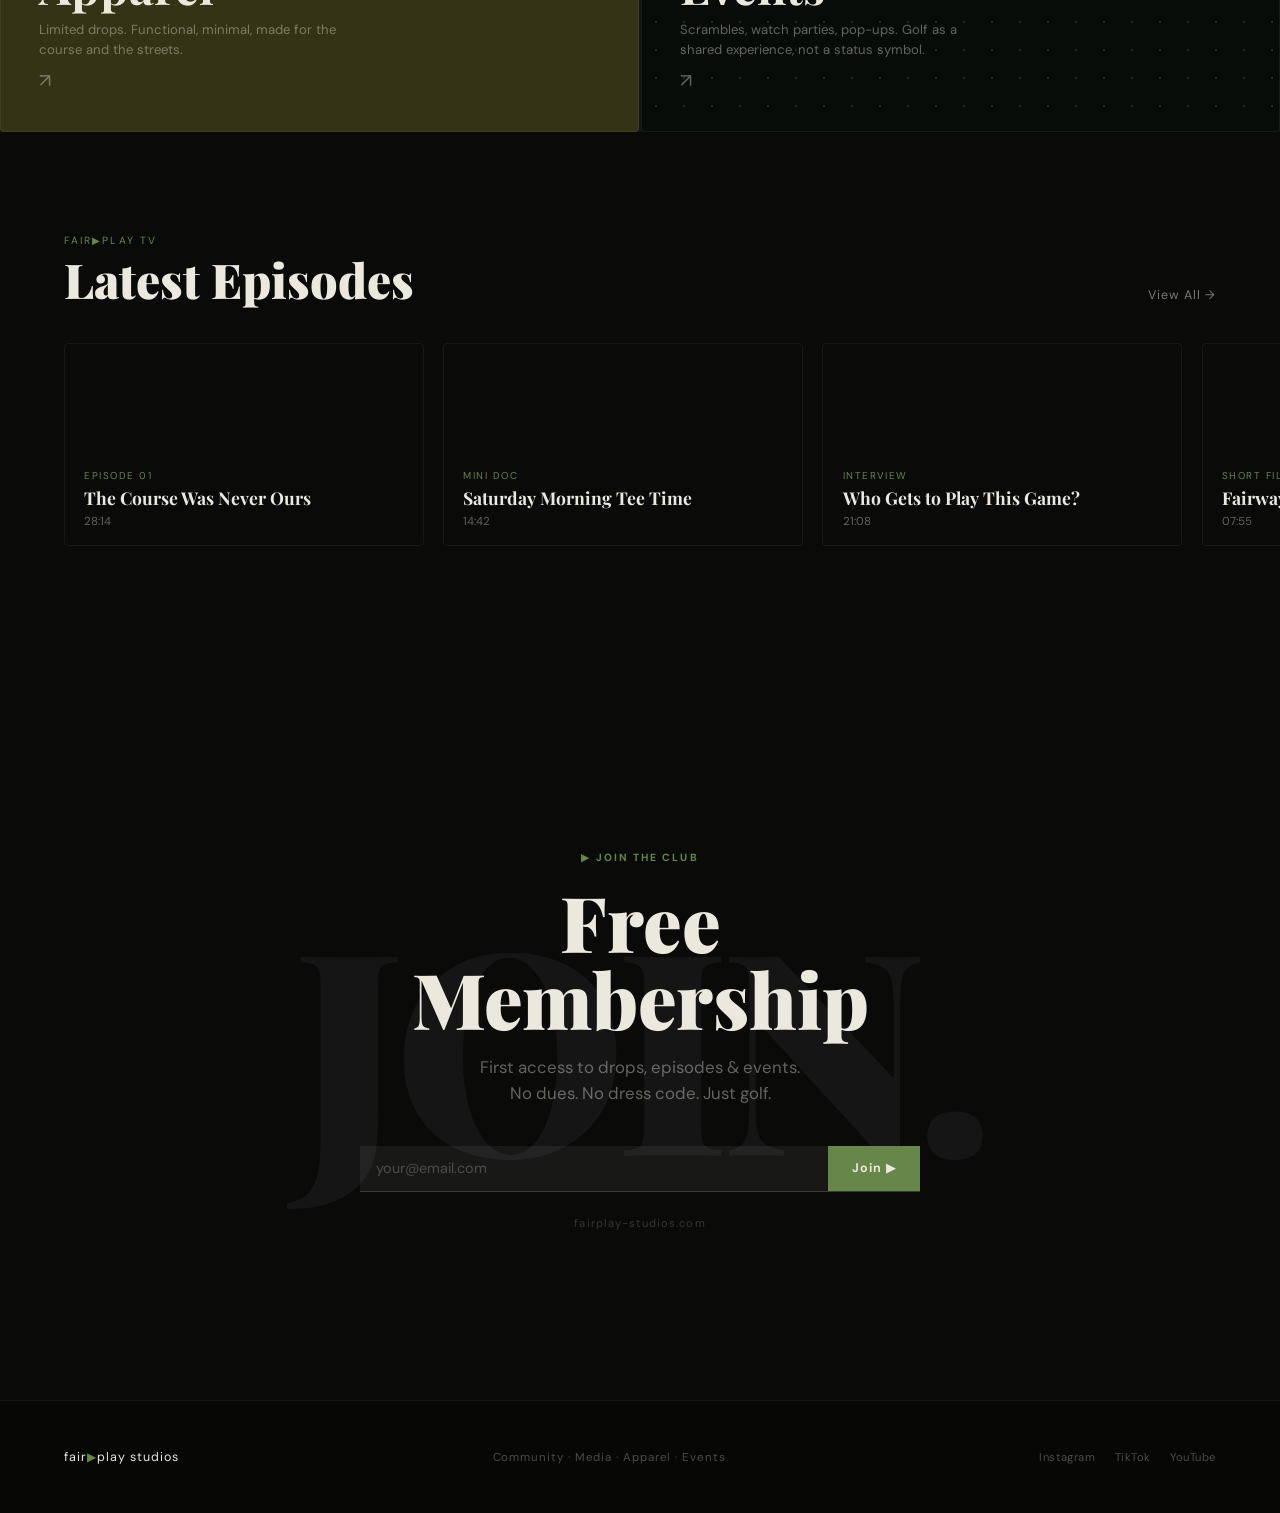
==== commit 467c05d5: "Fix: preloader blocking content after animation completes - Added opacity: 0 to preloader when anima" ====
--- a/concept1/index.html
+++ b/concept1/index.html
@@ -121,7 +121,7 @@
 
     body.preloader-split #preloader-top    { transform: translateY(-100%); }
     body.preloader-split #preloader-bottom { transform: translateY(100%); }
-    body.preloader-done  #preloader        { pointer-events: none; }
+    body.preloader-done  #preloader        { pointer-events: none; opacity: 0; z-index: -1; }
 
     .preloader-content {
       position: relative;
